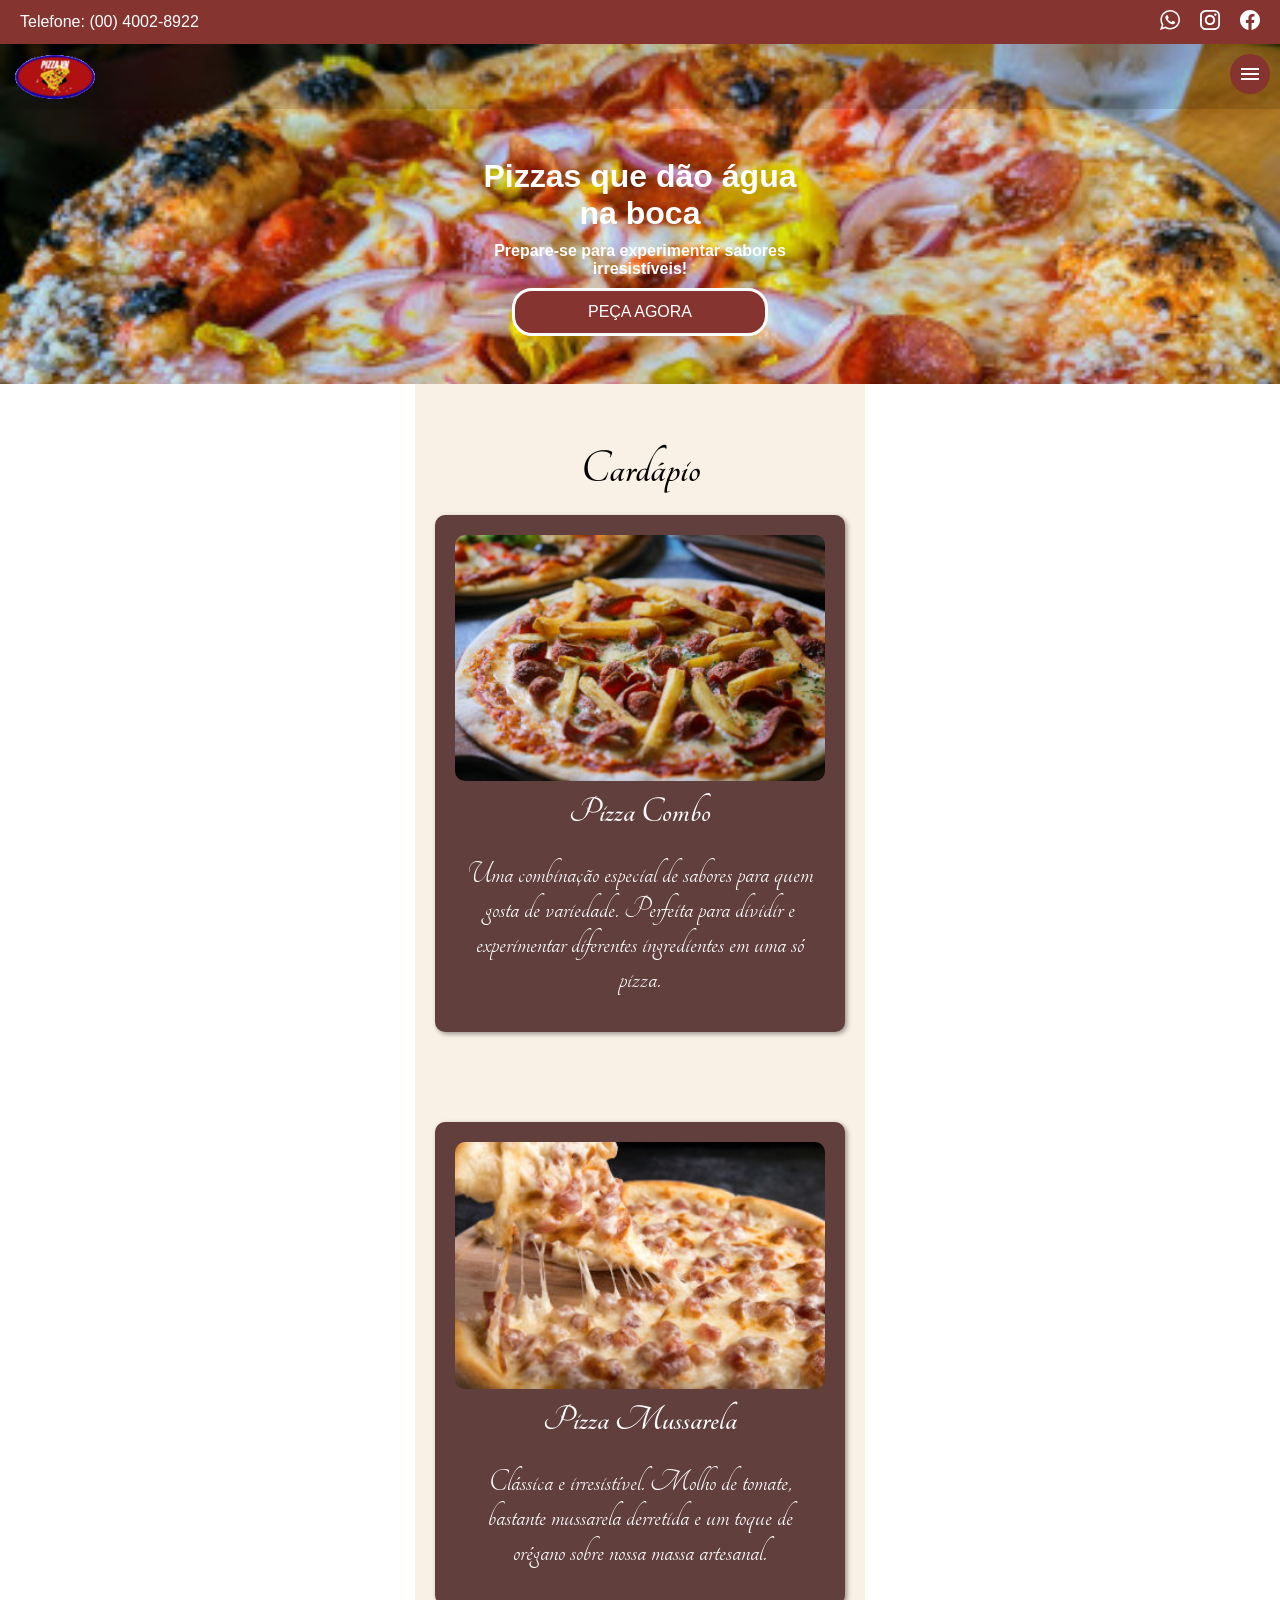
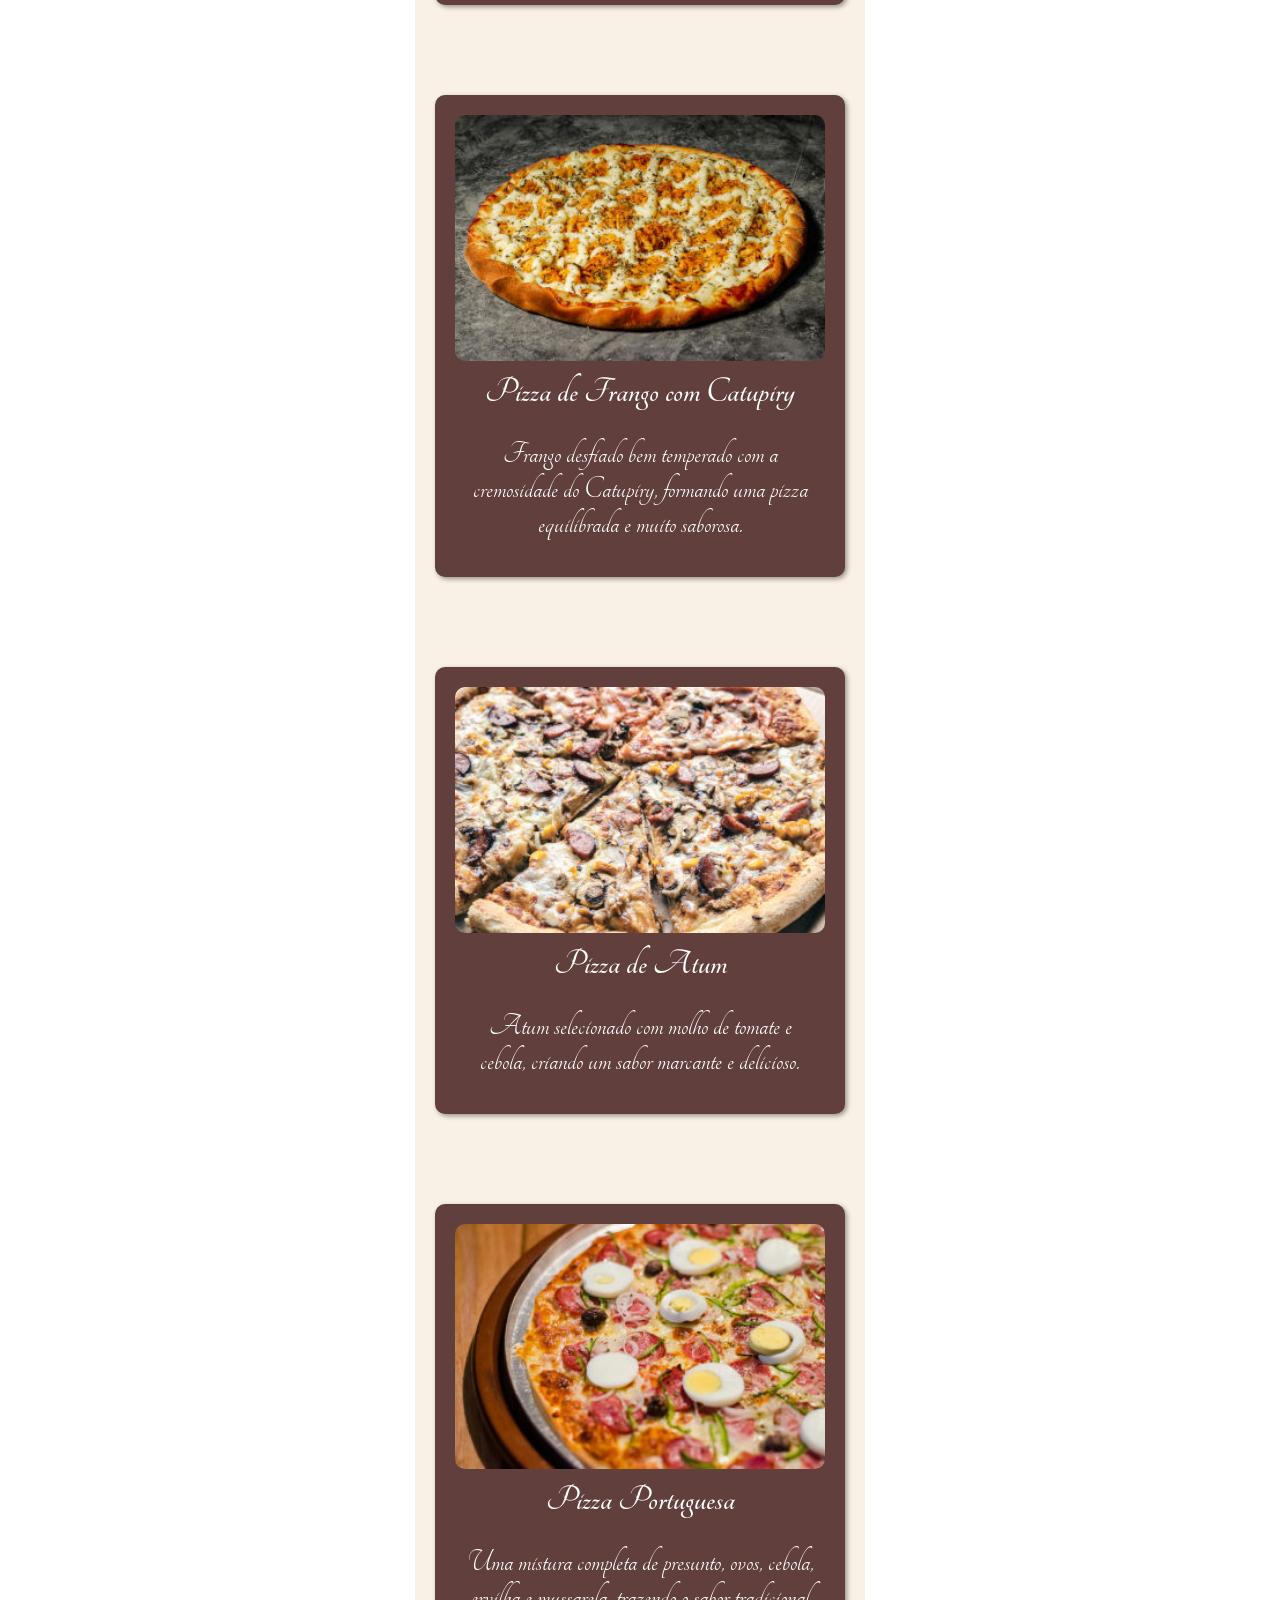
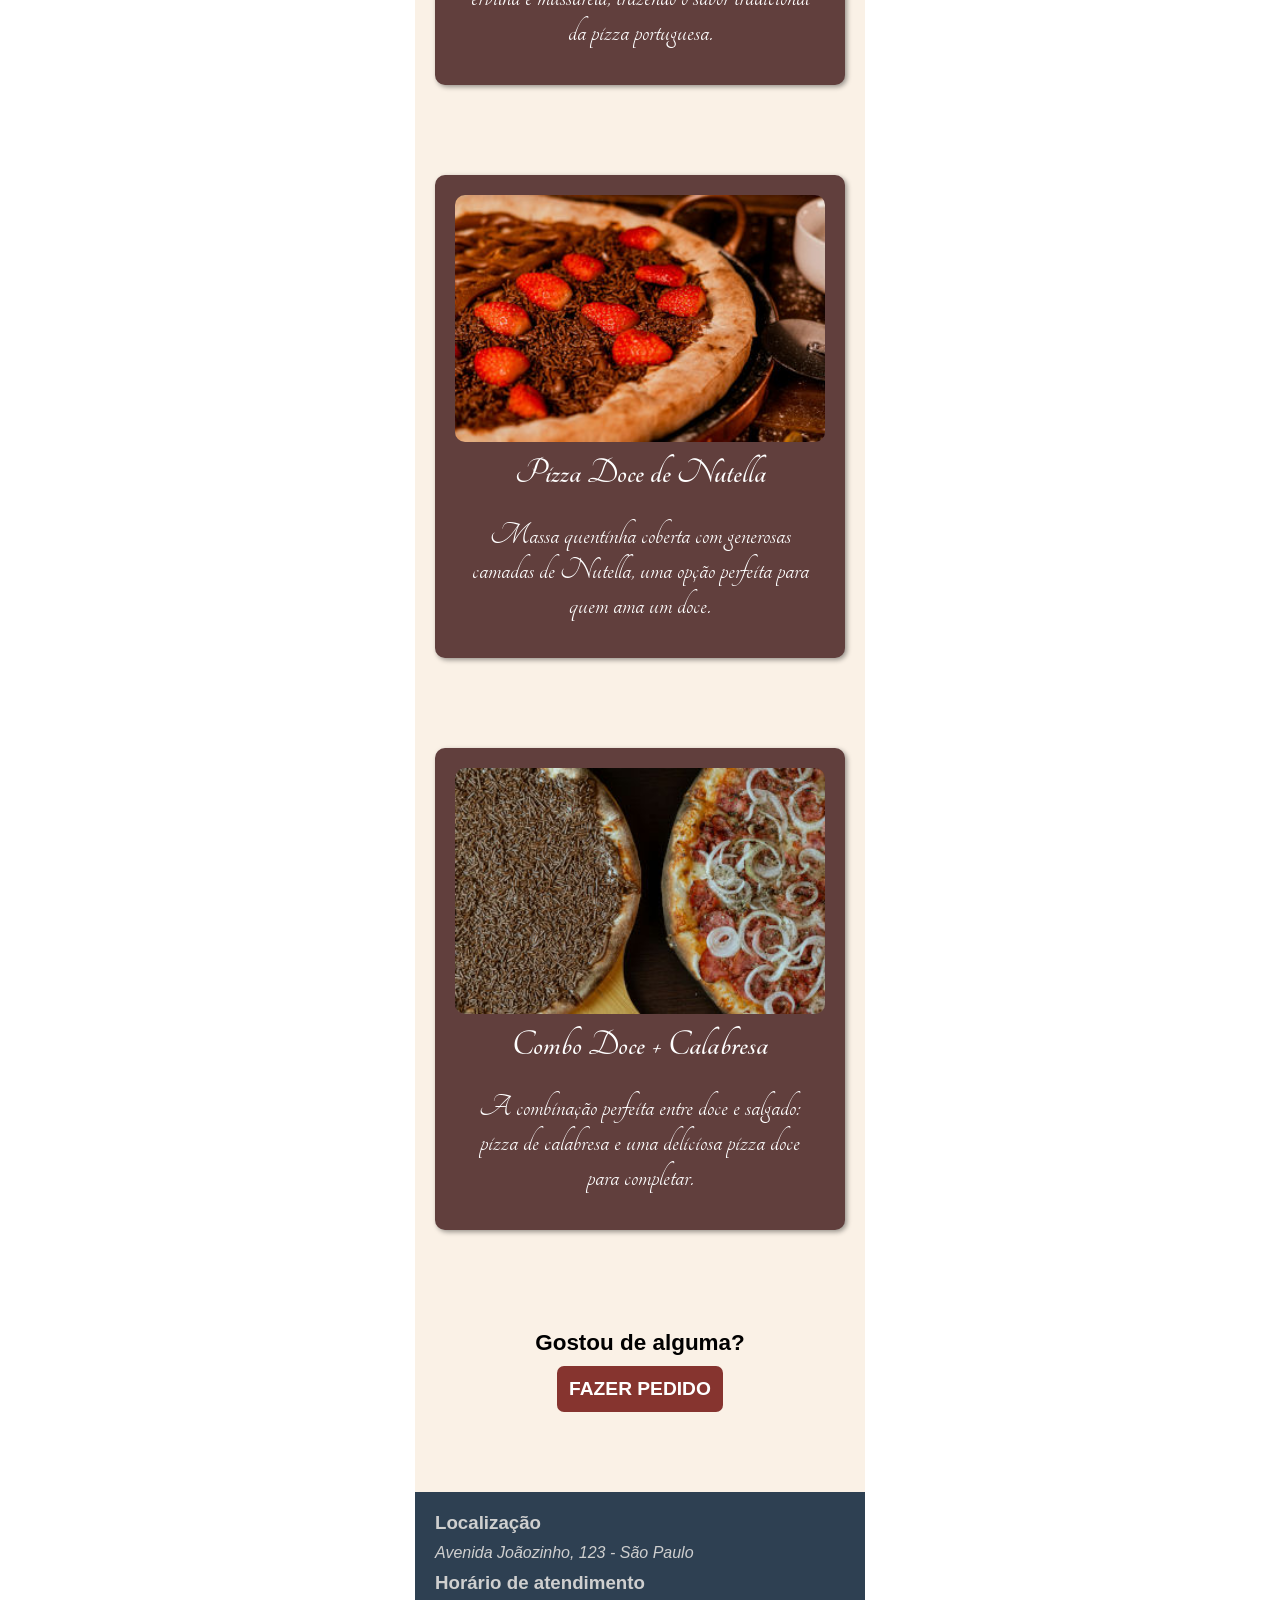
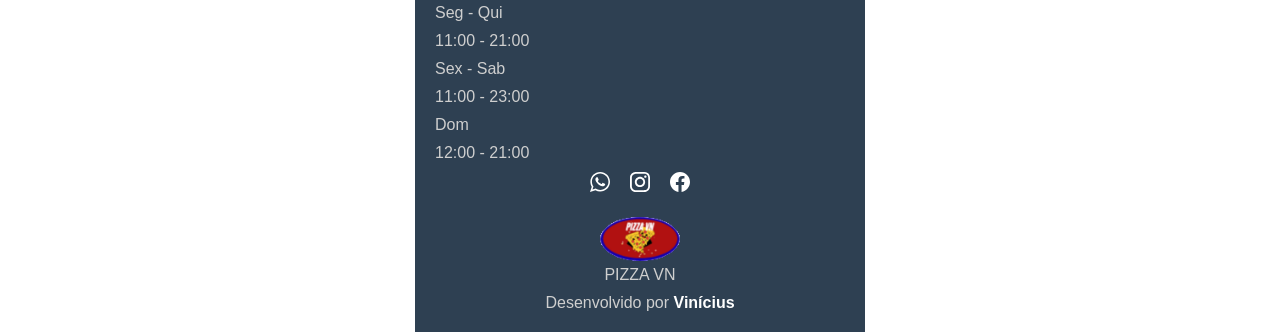
==== cardapio.html @ 57907ef0 "página home finalizada e itens do menu reajustados e interligados" ====
<!DOCTYPE html>
<html lang="pt-br">
<head>
    <meta charset="UTF-8">
    <meta name="viewport" content="width=device-width, initial-scale=1.0">
    <title>Pizza</title>
    <link rel="stylesheet" href="estilo/style.css">
    <link rel="stylesheet" href="https://fonts.googleapis.com/css2?family=Material+Symbols+Outlined" />
</head>
<body>
    <header>
        <div class="cont-initial">
            <div class="tel">
                Telefone: (00) 4002-8922
            </div>
            <nav class="logos">
                <a href="#">
        <svg version="1.1" id="wpp" xmlns="http://www.w3.org/2000/svg" xmlns:xlink="http://www.w3.org/1999/xlink" x="0px" y="0px"
            width="20px" height="20px" viewBox="0 0 90 90" style="enable-background:new 0 0 90 90;" xml:space="preserve">
        <g>
                    <path id="WhatsApp" d="M90,43.841c0,24.213-19.779,43.841-44.182,43.841c-7.747,0-15.025-1.98-21.357-5.455L0,90l7.975-23.522
                        c-4.023-6.606-6.34-14.354-6.34-22.637C1.635,19.628,21.416,0,45.818,0C70.223,0,90,19.628,90,43.841z M45.818,6.982
                        c-20.484,0-37.146,16.535-37.146,36.859c0,8.065,2.629,15.534,7.076,21.61L11.107,79.14l14.275-4.537
                        c5.865,3.851,12.891,6.097,20.437,6.097c20.481,0,37.146-16.533,37.146-36.857S66.301,6.982,45.818,6.982z M68.129,53.938
                        c-0.273-0.447-0.994-0.717-2.076-1.254c-1.084-0.537-6.41-3.138-7.4-3.495c-0.993-0.358-1.717-0.538-2.438,0.537
                        c-0.721,1.076-2.797,3.495-3.43,4.212c-0.632,0.719-1.263,0.809-2.347,0.271c-1.082-0.537-4.571-1.673-8.708-5.333
                        c-3.219-2.848-5.393-6.364-6.025-7.441c-0.631-1.075-0.066-1.656,0.475-2.191c0.488-0.482,1.084-1.255,1.625-1.882
                        c0.543-0.628,0.723-1.075,1.082-1.793c0.363-0.717,0.182-1.344-0.09-1.883c-0.27-0.537-2.438-5.825-3.34-7.977
                        c-0.902-2.15-1.803-1.792-2.436-1.792c-0.631,0-1.354-0.09-2.076-0.09c-0.722,0-1.896,0.269-2.889,1.344
                        c-0.992,1.076-3.789,3.676-3.789,8.963c0,5.288,3.879,10.397,4.422,11.113c0.541,0.716,7.49,11.92,18.5,16.223
                        C58.2,65.771,58.2,64.336,60.186,64.156c1.984-0.179,6.406-2.599,7.312-5.107C68.398,56.537,68.398,54.386,68.129,53.938z"/>
                </g>
                </svg>

                </a>
                <a href="#">
                  <svg enable-background="new 0 0 1024 1024" height="20px" id="insta" version="1.1" viewBox="0 0 1024 1024" width="20px" xml:space="preserve" xmlns="http://www.w3.org/2000/svg" xmlns:xlink="http://www.w3.org/1999/xlink"><g><g>
                        <!-- definições de cores gradientes -->
                <defs>
                    <linearGradient id="instaGradient" x1="0%" y1="100%" x2="100%" y2="0%">
                    <stop offset="0%" stop-color="#feda75"/>
                    <stop offset="25%" stop-color="#fa7e1e"/>
                    <stop offset="50%" stop-color="#d62976"/>
                    <stop offset="75%" stop-color="#962fbf"/>
                    <stop offset="100%" stop-color="#4f5bd5"/>
                    </linearGradient>
                </defs>
                        <path clip-rule="evenodd" d="M512.305,0.122c70.856,0,141.717-0.328,212.571,0.094     c66.662,0.398,129.269,15.6,183.515,56.125c70.84,52.923,107.091,125.214,113.838,212.445c2.376,30.7,1.637,61.667,1.677,92.512     c0.161,119.619,0.072,239.239,0.059,358.86c-0.005,48.856-6.799,96.557-27.473,141.232     c-41.938,90.623-115.091,140.165-211.608,157.334c-20.125,3.579-40.886,4.916-61.359,4.977     c-141.333,0.417-282.669,0.321-424.003,0.174c-73.495-0.075-140.713-19.483-197.994-67.166     c-58.197-48.439-88.907-111.793-98.46-186.071c-1.648-12.811-2.657-25.805-2.669-38.714     C0.261,583.352-0.636,434.771,0.82,286.214c0.796-81.166,27.822-153.13,88.244-209.835     c50.119-47.032,111.04-71.607,178.739-74.012c81.404-2.892,162.991-0.685,244.499-0.685     C512.303,1.161,512.303,0.641,512.305,0.122z M511.505,929.369c68.18,0,136.358,0.274,204.534-0.188     c17.83-0.121,35.919-1.007,53.414-4.171c66.827-12.081,117.634-45.6,144.26-110.67c13.528-33.055,17.946-68.524,18.522-102.876     c2.237-133.271,0.976-266.602,0.819-399.911c-0.018-14.442-0.174-29.045-2.217-43.295     c-9.163-63.988-36.903-116.435-95.792-148.329c-32.869-17.801-68.551-24.522-105.64-24.534     c-142.831-0.042-285.662-0.084-428.492,0.087c-12.908,0.016-25.93,0.73-38.702,2.525     c-72.746,10.214-126.329,46.066-153.145,116.6c-10.822,28.463-14.28,58.288-14.286,88.569     c-0.021,139.403-0.155,278.803,0.183,418.208c0.041,17.055,1.313,34.355,4.366,51.114     c13.543,74.355,55.004,125.461,128.843,146.011c24.606,6.845,50.909,9.868,76.522,10.384     C373.608,930.277,442.565,929.364,511.505,929.369z" fill-rule="evenodd"/><path clip-rule="evenodd" d="M775.903,510.369c-0.064,145.777-119.005,264.347-264.821,263.991     c-145.871-0.353-263.345-118.096-263.43-264.029C247.567,364.56,366.331,245.98,512.255,246.139     C656.921,246.295,775.968,365.605,775.903,510.369z M511.878,679.188c93.007,0.071,169.609-76.475,169.448-169.325     c-0.161-92.206-76.568-168.757-168.818-169.132c-92.873-0.377-169.438,75.935-169.635,169.074     C342.677,603.077,418.542,679.114,511.878,679.188z" fill-rule="evenodd"/><path clip-rule="evenodd" d="M785.693,299.338c-33.019-0.295-59.047-26.717-58.941-59.832     c0.104-33.491,26.785-59.75,60.471-59.52c32.644,0.226,59.246,27.168,59.147,59.904     C846.27,273.09,819.174,299.637,785.693,299.338z" fill-rule="evenodd"/></g></g></svg>
                </a>
                <a href="#">
                   <svg width="20px" height="20px" viewBox="0 0 48 48" fill="none" xmlns="http://www.w3.org/2000/svg" id="facebook">
                    <path d="M48 24C48 10.7438 37.2562 0 24 0C10.7438 0 0 10.7438 0 24C0 35.9813 8.775 45.9094 20.25 47.7094V30.9375H14.1562V24H20.25V18.7125C20.25 12.6984 23.8313 9.375 29.3156 9.375C31.9406 9.375 34.6875 9.84375 34.6875 9.84375V15.75H31.6594C28.6781 15.75 27.75 17.6016 27.75 19.5V24H34.4062L33.3422 30.9375H27.75V47.7094C39.225 45.9094 48 35.9813 48 24Z" fill="black" id="face-fundo" class="fundo"/>
                    <path d="M33.3422 30.9375L34.4062 24H27.75V19.5C27.75 17.6016 28.6781 15.75 31.6594 15.75H34.6875V9.84375C34.6875 9.84375 31.9406 9.375 29.3156 9.375C23.8313 9.375 20.25 12.6984 20.25 18.7125V24H14.1562V30.9375H20.25V47.7094C21.4734 47.9016 22.725 48 24 48C25.275 48 26.5266 47.9016 27.75 47.7094V30.9375H33.3422Z" fill="white" id="face-logo" class="letra"/>
                    </svg>

                </a>
            </nav>
        </div>
        <div class="cont-menu">

            <div class="topo-menu">
                <div class="logo">
                    <img src="imagens/logo-p.png" alt="Logo">
                </div>

                <div class="cont-hamburguer">
                     <button id="icone-menu" class="material-symbols-outlined" onclick="clickMenu()">
                        menu
                     </button>
                </div>
            </div>
            <!-- menu abaixo para ficar centralizado corretamente ao ser ativado -->
             <nav id="itens" class="menu">
                        <ul class="itens-menu">
                            <li>
                                <a href="index.html" onclick="fecharMenu()">Home</a>
                            </li>
                            <li>
                                <a href="cardapio.html#menu-cardapio" onclick="fecharMenu()">Cardápio</a>
                            </li>
                            <li>
                                <!-- talvez eu mude pra outra coisa -->
                                <a href="pedido.html" onclick="fecharMenu()">Faça seu pedido</a>
                            </li>
                            <li>
                                <a href="sobre.html" onclick="fecharMenu()">Sobre nós</a>
                            </li>
                            <li>
                                <a href="contato.html" onclick="fecharMenu()">Contato</a>
                            </li>
                        </ul>
            </nav>
            <div class="cont-titulo">
                
                <h1>Pizzas que dão água na boca</h1>
                <p>
                   Prepare-se para experimentar sabores irresistíveis!
                </p>
                <a href="pedido.html#realizar-pedido" class="btn-header">PEÇA AGORA</a>
            </div>
        </div>
    </header>


    <main class="main">
        <section class="cont-principal">
            <section class="cardapios" id="menu-cardapio">
                <h2 class="titulo-cardapio">Cardápio</h2>
                <div class="cont-pizza" id="pizza-combo">
                    <img src="imagens/pizza-m.jpg" alt="" class="img-config">
                    <h3>Pizza Combo</h3>
                    <p>
                        Uma combinação especial de sabores para quem gosta de variedade. 
                        Perfeita para dividir e experimentar diferentes ingredientes em uma só pizza.
                    </p>
                </div>

                <div class="cont-pizza">
                    <img src="imagens/pizzaqueijo-m.jpg" alt="" class="img-config">
                    <h3>Pizza Mussarela</h3>
                    <p>
                        Clássica e irresistível. Molho de tomate, bastante mussarela derretida 
                        e um toque de orégano sobre nossa massa artesanal.
                    </p>
                </div>

                <div class="cont-pizza">
                    <img src="imagens/pizzafrango-m.jpg" alt="" class="img-config">
                    <h3>Pizza de Frango com Catupiry</h3>
                    <p>
                        Frango desfiado bem temperado com a cremosidade do Catupiry, 
                        formando uma pizza equilibrada e muito saborosa.
                    </p>
                </div>

                <div class="cont-pizza">
                    <img src="imagens/pizza-atum-m.jpg" alt="" id="calabresa-img" class="img-config">
                    <h3>Pizza de Atum</h3>
                    <p>
                        Atum selecionado com molho de tomate e cebola, 
                        criando um sabor marcante e delicioso.
                    </p>
                </div>

                <div class="cont-pizza">
                    <img src="imagens/pizza-portuguesa-m.jpg" alt="" class="img-config" id="portuguesa-img">
                    <h3>Pizza Portuguesa</h3>
                    <p>
                        Uma mistura completa de presunto, ovos, cebola, ervilha e mussarela, 
                        trazendo o sabor tradicional da pizza portuguesa.
                    </p>
                </div>

               <div class="cont-pizza">
                    <img src="imagens/pizza-doce-m.jpg" alt="" class="img-config" id="portuguesa-img">
                    <h3>Pizza Doce de Nutella</h3>
                    <p>
                        Massa quentinha coberta com generosas camadas de Nutella, 
                        uma opção perfeita para quem ama um doce.
                    </p>
                </div>

                <div class="cont-pizza">
                    <img src="imagens/pizza-combo-m.jpg" alt="" class="img-config" id="portuguesa-img">
                    <h3>Combo Doce + Calabresa</h3>
                    <p>
                        A combinação perfeita entre doce e salgado: pizza de calabresa 
                        e uma deliciosa pizza doce para completar.
                    </p>
                </div>
                <div class="cont-pedido">
                    <!--colocar um efeito brilhante/animação em volta do botão -->
                    <h3>Gostou de alguma?</h3>
                    <a href="pedido.html#realizar-pedido" class="btn-pedido">FAZER PEDIDO</a>
                </div>
            </section>
       
        </section>
        </section>    
    </main>

    <div class="cont-footer">
        <footer class="footer">
            <h3>Localização</h3>
            <address>Avenida Joãozinho, 123 - São Paulo</address>
            <h3>Horário de atendimento</h3>
            <p>Seg - Qui</p>
            <p>11:00 - 21:00</p>
            <p>Sex - Sab</p>
            <p>11:00 - 23:00</p>
            <p>Dom</p>
            <p>12:00 - 21:00</p>
       
           <nav class="logos logos-footer">
                    <a href="#">
            <svg version="1.1" id="wpp" xmlns="http://www.w3.org/2000/svg" xmlns:xlink="http://www.w3.org/1999/xlink" x="0px" y="0px"
                width="20px" height="20px" viewBox="0 0 90 90" style="enable-background:new 0 0 90 90;" xml:space="preserve">
            <g>
                        <path id="WhatsApp" d="M90,43.841c0,24.213-19.779,43.841-44.182,43.841c-7.747,0-15.025-1.98-21.357-5.455L0,90l7.975-23.522
                            c-4.023-6.606-6.34-14.354-6.34-22.637C1.635,19.628,21.416,0,45.818,0C70.223,0,90,19.628,90,43.841z M45.818,6.982
                            c-20.484,0-37.146,16.535-37.146,36.859c0,8.065,2.629,15.534,7.076,21.61L11.107,79.14l14.275-4.537
                            c5.865,3.851,12.891,6.097,20.437,6.097c20.481,0,37.146-16.533,37.146-36.857S66.301,6.982,45.818,6.982z M68.129,53.938
                            c-0.273-0.447-0.994-0.717-2.076-1.254c-1.084-0.537-6.41-3.138-7.4-3.495c-0.993-0.358-1.717-0.538-2.438,0.537
                            c-0.721,1.076-2.797,3.495-3.43,4.212c-0.632,0.719-1.263,0.809-2.347,0.271c-1.082-0.537-4.571-1.673-8.708-5.333
                            c-3.219-2.848-5.393-6.364-6.025-7.441c-0.631-1.075-0.066-1.656,0.475-2.191c0.488-0.482,1.084-1.255,1.625-1.882
                            c0.543-0.628,0.723-1.075,1.082-1.793c0.363-0.717,0.182-1.344-0.09-1.883c-0.27-0.537-2.438-5.825-3.34-7.977
                            c-0.902-2.15-1.803-1.792-2.436-1.792c-0.631,0-1.354-0.09-2.076-0.09c-0.722,0-1.896,0.269-2.889,1.344
                            c-0.992,1.076-3.789,3.676-3.789,8.963c0,5.288,3.879,10.397,4.422,11.113c0.541,0.716,7.49,11.92,18.5,16.223
                            C58.2,65.771,58.2,64.336,60.186,64.156c1.984-0.179,6.406-2.599,7.312-5.107C68.398,56.537,68.398,54.386,68.129,53.938z"/>
                    </g>
                    </svg>
                    </a>
                    <a href="#">
                      <svg enable-background="new 0 0 1024 1024" height="20px" id="insta" version="1.1" viewBox="0 0 1024 1024" width="20px" xml:space="preserve" xmlns="http://www.w3.org/2000/svg" xmlns:xlink="http://www.w3.org/1999/xlink"><g><g>
                            <!-- definições de cores gradientes -->
                    <defs>
                        <linearGradient id="instaGradient" x1="0%" y1="100%" x2="100%" y2="0%">
                        <stop offset="0%" stop-color="#feda75"/>
                        <stop offset="25%" stop-color="#fa7e1e"/>
                        <stop offset="50%" stop-color="#d62976"/>
                        <stop offset="75%" stop-color="#962fbf"/>
                        <stop offset="100%" stop-color="#4f5bd5"/>
                        </linearGradient>
                    </defs>
                            <path clip-rule="evenodd" d="M512.305,0.122c70.856,0,141.717-0.328,212.571,0.094     c66.662,0.398,129.269,15.6,183.515,56.125c70.84,52.923,107.091,125.214,113.838,212.445c2.376,30.7,1.637,61.667,1.677,92.512     c0.161,119.619,0.072,239.239,0.059,358.86c-0.005,48.856-6.799,96.557-27.473,141.232     c-41.938,90.623-115.091,140.165-211.608,157.334c-20.125,3.579-40.886,4.916-61.359,4.977     c-141.333,0.417-282.669,0.321-424.003,0.174c-73.495-0.075-140.713-19.483-197.994-67.166     c-58.197-48.439-88.907-111.793-98.46-186.071c-1.648-12.811-2.657-25.805-2.669-38.714     C0.261,583.352-0.636,434.771,0.82,286.214c0.796-81.166,27.822-153.13,88.244-209.835     c50.119-47.032,111.04-71.607,178.739-74.012c81.404-2.892,162.991-0.685,244.499-0.685     C512.303,1.161,512.303,0.641,512.305,0.122z M511.505,929.369c68.18,0,136.358,0.274,204.534-0.188     c17.83-0.121,35.919-1.007,53.414-4.171c66.827-12.081,117.634-45.6,144.26-110.67c13.528-33.055,17.946-68.524,18.522-102.876     c2.237-133.271,0.976-266.602,0.819-399.911c-0.018-14.442-0.174-29.045-2.217-43.295     c-9.163-63.988-36.903-116.435-95.792-148.329c-32.869-17.801-68.551-24.522-105.64-24.534     c-142.831-0.042-285.662-0.084-428.492,0.087c-12.908,0.016-25.93,0.73-38.702,2.525     c-72.746,10.214-126.329,46.066-153.145,116.6c-10.822,28.463-14.28,58.288-14.286,88.569     c-0.021,139.403-0.155,278.803,0.183,418.208c0.041,17.055,1.313,34.355,4.366,51.114     c13.543,74.355,55.004,125.461,128.843,146.011c24.606,6.845,50.909,9.868,76.522,10.384     C373.608,930.277,442.565,929.364,511.505,929.369z" fill-rule="evenodd"/><path clip-rule="evenodd" d="M775.903,510.369c-0.064,145.777-119.005,264.347-264.821,263.991     c-145.871-0.353-263.345-118.096-263.43-264.029C247.567,364.56,366.331,245.98,512.255,246.139     C656.921,246.295,775.968,365.605,775.903,510.369z M511.878,679.188c93.007,0.071,169.609-76.475,169.448-169.325     c-0.161-92.206-76.568-168.757-168.818-169.132c-92.873-0.377-169.438,75.935-169.635,169.074     C342.677,603.077,418.542,679.114,511.878,679.188z" fill-rule="evenodd"/><path clip-rule="evenodd" d="M785.693,299.338c-33.019-0.295-59.047-26.717-58.941-59.832     c0.104-33.491,26.785-59.75,60.471-59.52c32.644,0.226,59.246,27.168,59.147,59.904     C846.27,273.09,819.174,299.637,785.693,299.338z" fill-rule="evenodd"/></g></g></svg>
                    </a>
                    <a href="#">
                       <svg width="20px" height="20px" viewBox="0 0 48 48" fill="none" xmlns="http://www.w3.org/2000/svg" id="facebook">
                        <path d="M48 24C48 10.7438 37.2562 0 24 0C10.7438 0 0 10.7438 0 24C0 35.9813 8.775 45.9094 20.25 47.7094V30.9375H14.1562V24H20.25V18.7125C20.25 12.6984 23.8313 9.375 29.3156 9.375C31.9406 9.375 34.6875 9.84375 34.6875 9.84375V15.75H31.6594C28.6781 15.75 27.75 17.6016 27.75 19.5V24H34.4062L33.3422 30.9375H27.75V47.7094C39.225 45.9094 48 35.9813 48 24Z" fill="black" id="face-fundo" class="fundo"/>
                        <path d="M33.3422 30.9375L34.4062 24H27.75V19.5C27.75 17.6016 28.6781 15.75 31.6594 15.75H34.6875V9.84375C34.6875 9.84375 31.9406 9.375 29.3156 9.375C23.8313 9.375 20.25 12.6984 20.25 18.7125V24H14.1562V30.9375H20.25V47.7094C21.4734 47.9016 22.725 48 24 48C25.275 48 26.5266 47.9016 27.75 47.7094V30.9375H33.3422Z" fill="white" id="face-logo" class="letra"/>
                        </svg>
                    </a>
                </nav>
                <div class="cont-final-footer">
                    <div class="logo logo-footer">
                        <img src="imagens/logo-p.png" alt="">
                    </div>
                    <p>
                        PIZZA VN
                    </p>
                    <p>
                        Desenvolvido por <a href="https://github.com/ViniCavalAraujo" class="link-vini" target="_blank" rel="external">Vinícius</a>
                    </p>
                </div>
            </footer>
    </div>
    <script>
        function clickMenu() {
            const menu = document.getElementById("itens")
            const icone = document.getElementById("icone-menu")

            menu.classList.toggle("ativo")

            if(menu.classList.contains("ativo")){
                icone.textContent = "close"
            } else {
                icone.textContent = "menu"
            }
        }

        function fecharMenu() {
            const menu = document.getElementById("itens")
            const icone = document.getElementById("icone-menu")

            menu.classList.remove("ativo")
            icone.textContent = "menu"
        }
    </script>
</body>
</html>
---- estilo/style.css ----
@charset "UTF-8";


/* amanhã decidir entre a font tangerine ou parisienne, achei as duas muito boas */

@import url('https://fonts.googleapis.com/css2?family=Tangerine:wght@400;700&display=swap');
@import url('https://fonts.googleapis.com/css2?family=Parisienne&family=Tangerine:wght@400;700&display=swap');


@font-face {
    font-family: "florilane";
    src: url(../fontes/Florilane\ Cardillac.ttf);
    font-weight: bold;
}


* {
    padding: 0;
    margin: 0;
    box-sizing: border-box;
}


:root {
    --color01: #86342F;
    --color02: #E9AFA3;
    --color03: #5D3230;
    --color-cont: #613F3D;
    --color-footer: #2E4052;
}

/* talvez eu aumente o max-width dos containers para 550px pensar depois */


html {
    /* permite rolamento suave ao descer a página */
    scroll-behavior: smooth;
}

body {
    font-family: Arial, Helvetica, sans-serif;
}


.cont-initial {
    padding: 10px 20px 10px 20px;
    background-color: var(--color01);
    display: flex;
    flex-flow: row nowrap;
    justify-content: space-between;
    align-items: center;
}

.tel {
    text-align: left;
    color: white;
}

.logos {
    display: flex;
    flex-flow: row nowrap;
    gap: 20px;
}

#wpp {
    fill: white;
    transition: 0.3s;
}

#wpp:hover {
    fill: rgb(6, 172, 6);
}

#insta {
    fill: white;
    transition: 0.3s;
}


#insta:hover {
    fill: url(#instaGradient);
}

#facebook {
  cursor: pointer;
}


#facebook .fundo {
  fill: white;
  transition: 0.3s;
}

#facebook .letra {
  fill: transparent;
  transition: 0.3s;
}

/* hover no SVG inteiro */
#facebook:hover .fundo {
  fill: #1877F2;
}



.cont-menu {
   height: 340px;
   display: flex;
   flex-flow: column nowrap;  
   background: url(../imagens/pizza.jpg);
   background-attachment: fixed;
   background-repeat: no-repeat;
   background-size: cover;
   background-position: center bottom;
   position: relative;
}

.cont-menu.cont-sobre {
    background: none;
    background-color: var(--color03);
}

.cont-menu::after:not(.cont-sobre) {
    content: "";
    position: absolute;
    inset: 0;
    background-color: rgba(0, 0, 0, 0.192);
    pointer-events: none;
}



.topo-menu {
    display: flex;
    flex-flow: row wrap;
    justify-content: space-between;
    height: 65px;
    background-color: rgba(0, 0, 0, 0.126);
    position: relative;
    top: 0;
    width: 100%;
}

.topo-sobre {
    background-color: var(--color03);
}


.logo img{
   width: 110px;
   z-index: 10;
} 

.cont-hamburguer {
    padding: 10px;
    display: flex;
    flex-flow: column nowrap;
    align-items: center;

}


#icone-menu {
    padding: 8px;
    background-color: #86342F;
    cursor: pointer;
    border-radius: 50%;
    color: white;
    z-index: 10;
    border: none;
}


.menu {
    position: absolute;
    top: 65px;
    left: 0;
    width: 100%;
    background-color: white;
    display: flex;
    flex-flow: column nowrap;
    align-items: center;
    justify-content: center;
    /* fase inicial do menu */
    max-height: 0; /* altura máxima de 0 */
    overflow: hidden; /* esconde o menu */
    transition: max-height 0.4s ease; /* transição suave para quando o menu for aberto */
    z-index: 10; /* menu fica numa camada maior */
}

.itens-menu{
    width: 100%;
}

.itens-menu a {
    /* aumenta a área clicável, para facilitar o uso em mobile */
    width: 100%;
    height: 100%;
    display: flex;
    justify-content: center;
    align-items: center;
    -webkit-tap-highlight-color: transparent; /* permite retirar aquele "quadradinho" azul do clique */
}

/* mostra o foco visível quando o usuário navega por teclado, importante para acessibilidade */
.itens-menu a:focus-visible {
    outline: 2px solid var(--color01);
}


.menu.ativo {
    /* quando o menu abre cresce até 300px */
    max-height: 300px;
}

.menu ul {
    display: flex;
    flex-flow: column nowrap;
    align-items: center;
    justify-content: center;
}

.menu li {
    display: flex;
    align-items: center;
    justify-content: center;
    width: 100%;
    height: 55px;
    text-align: center;
    list-style-type: none;
    padding: 4px;
    outline: 1px solid rgba(0, 0, 0, 0.071);

}

.menu a {
    text-decoration: none;
    color: black;
    font-weight: bold;
}

.menu a:hover {
    color: red;
}

.cont-titulo {
    text-align: center;
    z-index: 1;
    max-width: 320px;
    margin: auto;
    display: flex;
    flex-direction: column;
    align-items: center; 
    gap: 10px;
}


.cont-titulo h1, .cont-titulo p {
    color: white;
    font-weight: bold;
}



.titulo-sobre {
    padding: 20px;
    margin-top: 10px;
    color: white;
    text-align: center;
    font-family: "Tangerine", Arial, Helvetica, sans-serif;
    font-size: 2em;
}



.btn-header {
    position: relative;
    overflow: hidden;
    background-color: var(--color01);
    border: 3px solid white;
    padding: 12px;
    border-radius: 20px;
    color: white;
    width: 80%;
    text-decoration: none;
}

.btn-header::before {
    content: "";
    position: absolute;
    top: 0;
    left: -100%;
    width: 20%;
    height: 100%;
    background: linear-gradient(120deg, transparent,rgba(255,255,255,0.6),transparent);
    animation: brilho 1s linear infinite;
    transform: skewX(-25deg);
}

.btn-header:focus {
    background-color: var(--color02);
    color: white;
}


.cont-home {
    max-width: 450px;
    margin: auto;
    background-color: var(--color-cont);
    color: white;
}

.cont-home p {
    color: white;
    line-height: 1.7em;
}


.cont-principal {
    max-width: 450px;
    margin: auto;
    background-color: rgb(250, 241, 230);
    padding: 20px;
}

.cont-principal p {
    color: #757575;
    padding: 10px;
    margin: 5px 0px;
}

.cont-inicio {
    padding: 20px;
    text-align: center;
}

.principal-sobre {
    padding: 30px;
    line-height: 2em;
}

.sobre {
    padding: 20px;
}

.titulo-home {
    text-align: center;
    padding: 10px;
}

.acesso-sobrenos {
    text-align: center;
    padding: 30px;
}

.acesso-sobrenos a {
    text-decoration: none;
    color: white;
    padding: 10px;
    font-weight: bold;
}

.acesso-cardapio {
    padding: 30px 30px 40px 30px;
    text-align: center;
}

.acesso-cardapio a {
    text-decoration: none;
    color: white;
    font-weight: bold;
}

.img-home {
    width: 100%;
    height: 400px;
    margin-bottom: -4px;
    object-fit: cover;
}



.tradicao-titulo {
    font-family: "Tangerine", Arial, Helvetica, sans-serif;
    font-size: 3em;
    text-align: center;
    padding: 5px;
    margin: 10px 0px;
}

.titulo-cardapio {
    text-align: center;
    padding: 20px;
}

.titulo-tradicao {
    text-align: center;
    font-family: "Tangerine", Arial, Helvetica, sans-serif;
    font-size: 3em;
    padding-top: 10px;
    margin-top: 10px;
}

.cardapios {
    font-family: "Tangerine", Arial, Helvetica, sans-serif;
    font-size: 2em;
}

.cardapios > h2 {
    margin-top: 20px;
    padding-top: 20px;
}

.cont-pizza {
    background-color: var(--color-cont);
    color: white;
    padding: 20px;
    display: flex;
    flex-flow: column nowrap;
    align-items: center;
    border-radius: 10px;
    box-shadow: 2px 2px 5px rgba(0, 0, 0, 0.40);
    text-align: center;
}

.cont-pizza p {
    color: white;
}

/* margin acima e abaixo dos cards, exceto no primeiro card */
.cont-pizza:not(#pizza-combo) {
    margin-top: 10vh;
    margin-bottom: 10vh;
}

.img-config {
    border-radius: 10px;
    width: 100%;
  
}


.cont-pizza h3, .cont-pizza p {
    padding: 10px;
}


.cont-pedido {
    margin: -10px 0px 40px 0px;
    padding: 20px;
    display: flex;
    flex-direction: column;
    align-items: center;
    gap: 10px;
    font-family: Arial, Helvetica, sans-serif;
    font-size: 0.6em;
}

.btn-pedido{
  padding: 12px;
  background: var(--color01);
  color: white;
  border: none;
  border-radius: 7px;
  cursor: pointer;
  text-decoration: none;
  font-weight: bolder;
}


.form-pedido {
    padding: 10px;
    display: flex;
    flex-direction: column;
    align-items: center;
    gap: 20px;
    background-color: var(--color02);
  
}

.pizza-combo, .pizza-mussarela, .pizza-frango, .pizza-atum, .pizza-portugesa, .pizza-nutella, .combo-doce {
    display: flex;
    gap: 10px;
}

.nome-pedido input, .tel-pedido input {
    padding: 4px;
}

.nome-pedido label, .tel-pedido label {
    display: none;
}

.cont-contato {
    padding: 20px;
}

.cont-telefones {
    display: flex;
    flex-direction: column;
    gap: 10px;
}

.tel-contato {
    display: flex;
    flex-direction: column;
    align-items: center;
    justify-content: center;
    gap: 10px;
}

.tel-contato a {
    text-decoration: none;
    padding: 12px 10px 12px 10px;
    color: white;
    background-color: var(--color-footer);
    border-radius: 20px;
    margin: auto auto 10px auto;
    text-align: center;
    width: 150px;
}


.wpp-contato {
    display: flex;
    align-items: center;
    justify-content: center;
    gap: 5px;
    padding: 10px;
    background-color: rgb(6, 172, 6);
    width: 150px;
    margin: auto;
    border-radius: 20px;
    color: white;
    cursor: pointer;
}

.wpp-contato a {
    text-decoration: none;
    color: white;
}



.email-contato {
    padding: 14px 10px 14px 10px;
    margin: 12px 0px;
    display: flex;
    flex-direction: column;
    gap: 4px;
    align-items: center;
    justify-content: center;
}

.email-contato a {
    text-decoration: none;
    color: black;
}

.endereco {
    padding: 10px;
    margin-top: 5px;
    display: flex;
    flex-direction: column;
    gap: 4px;
    align-items: center;
    justify-content: center;
}

.atendimento {
    padding: 20px;
    display: flex;
    flex-direction: column;
    align-items: center;
}

.atendimento p {
    color: black;
}

#fale-conosco {
    text-align: center;
    padding: 5px;
    margin-top: 20px;
}

#form {
    display: flex;
    flex-flow: column wrap;
    align-items: center;
    gap: 10px;
}

#cont-info {
    display: flex;
    flex-flow: column wrap;
    gap: 10px;
}

#cont-nome label, #cont-email label, #cont-tel label, #cont-info label, #cont-mensagem label {
    display: none;
}

#formulario div {
    display: flex;
}


.config-label {
    display: none;
}

.config-input {
    flex: 1 1 150px;
    padding: 10px;
}

#formulario {
    display: flex;
    flex-direction: column;
    gap: 10px;
}

.cont-info {
    padding: 10px;
}


.btn-form {
    padding: 10px;
    color: white;
    background-color: var(--color01);
    font-weight: bold;
    border: none;
}

.btn-form:hover {
    background-color: var(--color02);
}

.final-pedido {
    padding: 10px;
    color: white;
    background-color: var(--color01);
    font-weight: bold;
    border: none;
}

.final-pedido:focus {
    background-color: var(--color-cont);
}

.text-msg {
    text-indent: 8px;
    padding: 5px;
}

.cont-footer {
    background-color: var(--color-footer);
    max-width: 450px;
    margin: auto;
}

.footer {
    padding: 20px;
    display: flex;
    flex-direction: column;
    gap: 10px;
    max-width: 450px;
    margin: auto;
    color: rgb(207, 207, 207);
}


.cont-final-footer {
    display: flex;
    flex-direction: column;
    align-items: center;
    gap: 10px;
}


.logos.logos-footer {
    justify-content: center;
}

.logo.logo-footer {
    display: block;
    margin: auto;
    height: 50px;
}

.link-vini {
    text-decoration: none;
    font-weight: bold;
    color: white;
}


/* animação contínua do botão "peça agora" do header */
@keyframes brilho {
  0%{
    left: -100%;
  }
  100%{
    left: 100%;
  }
}
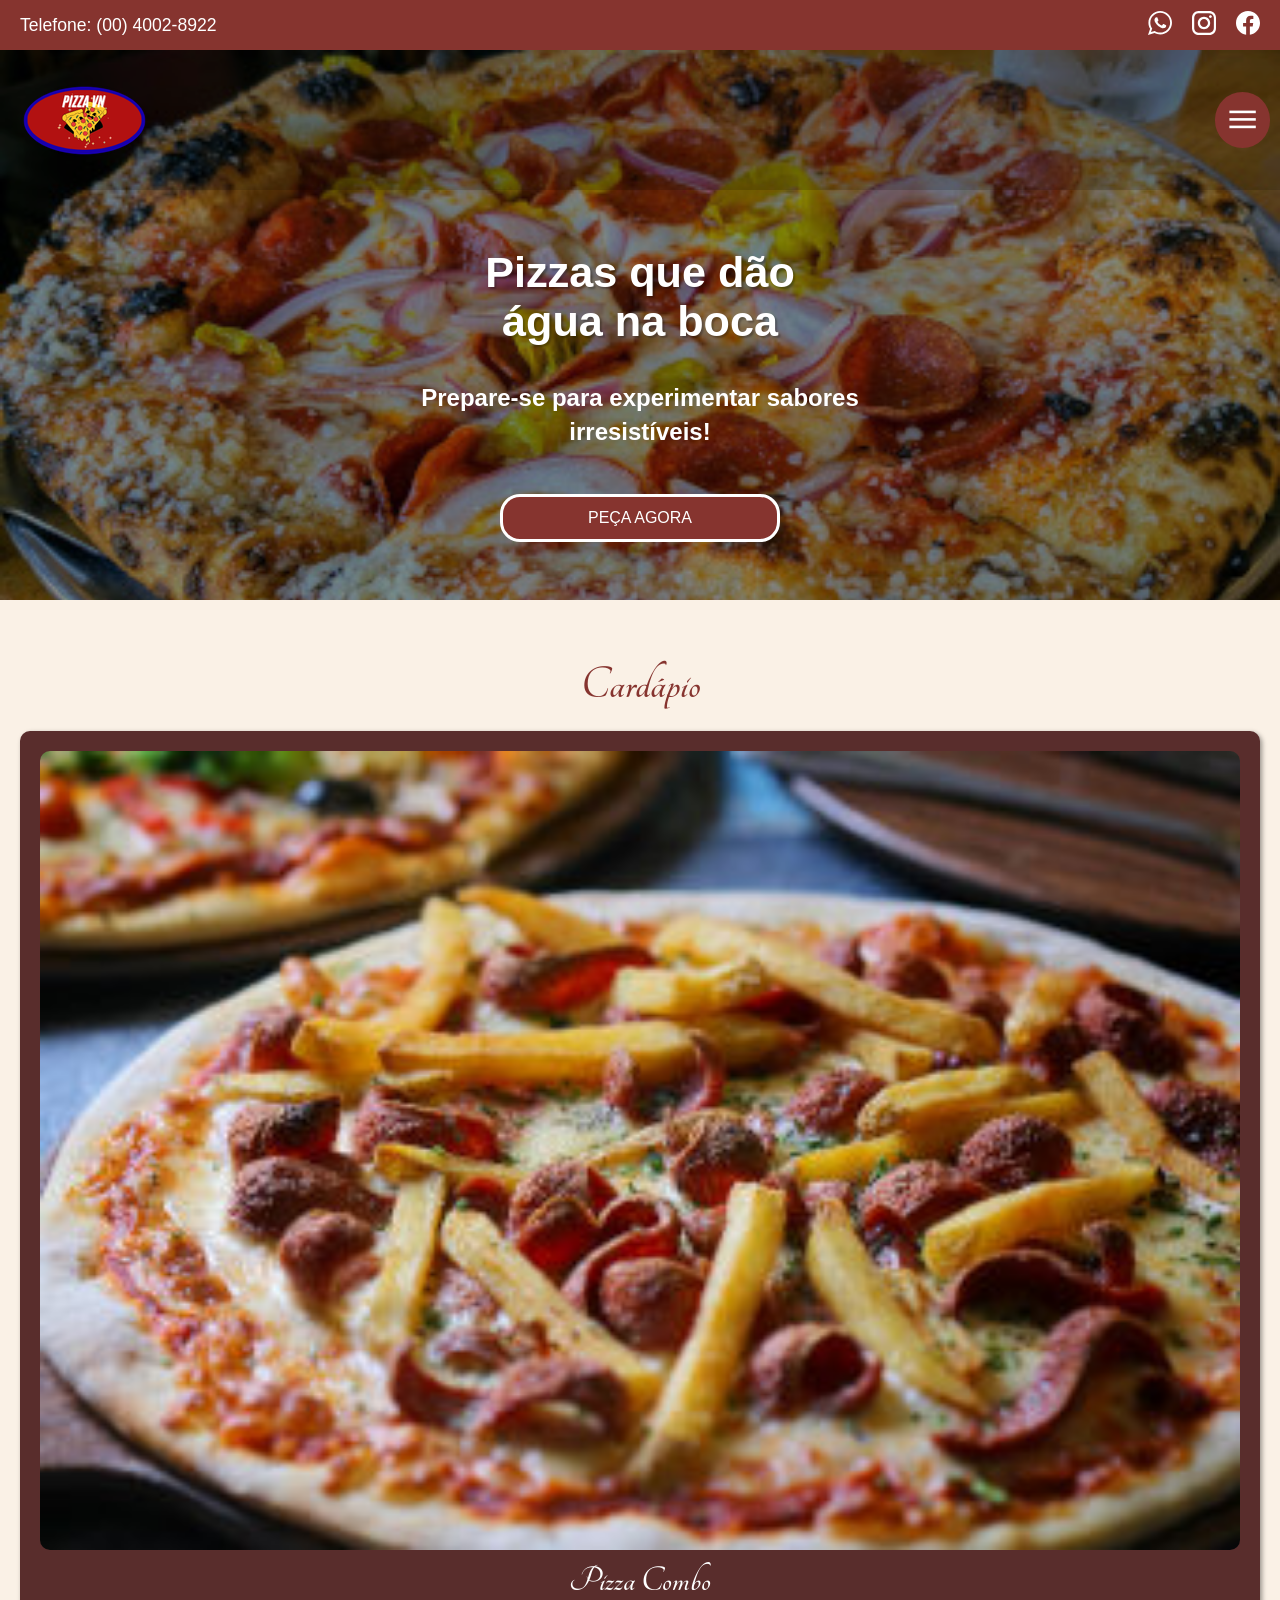
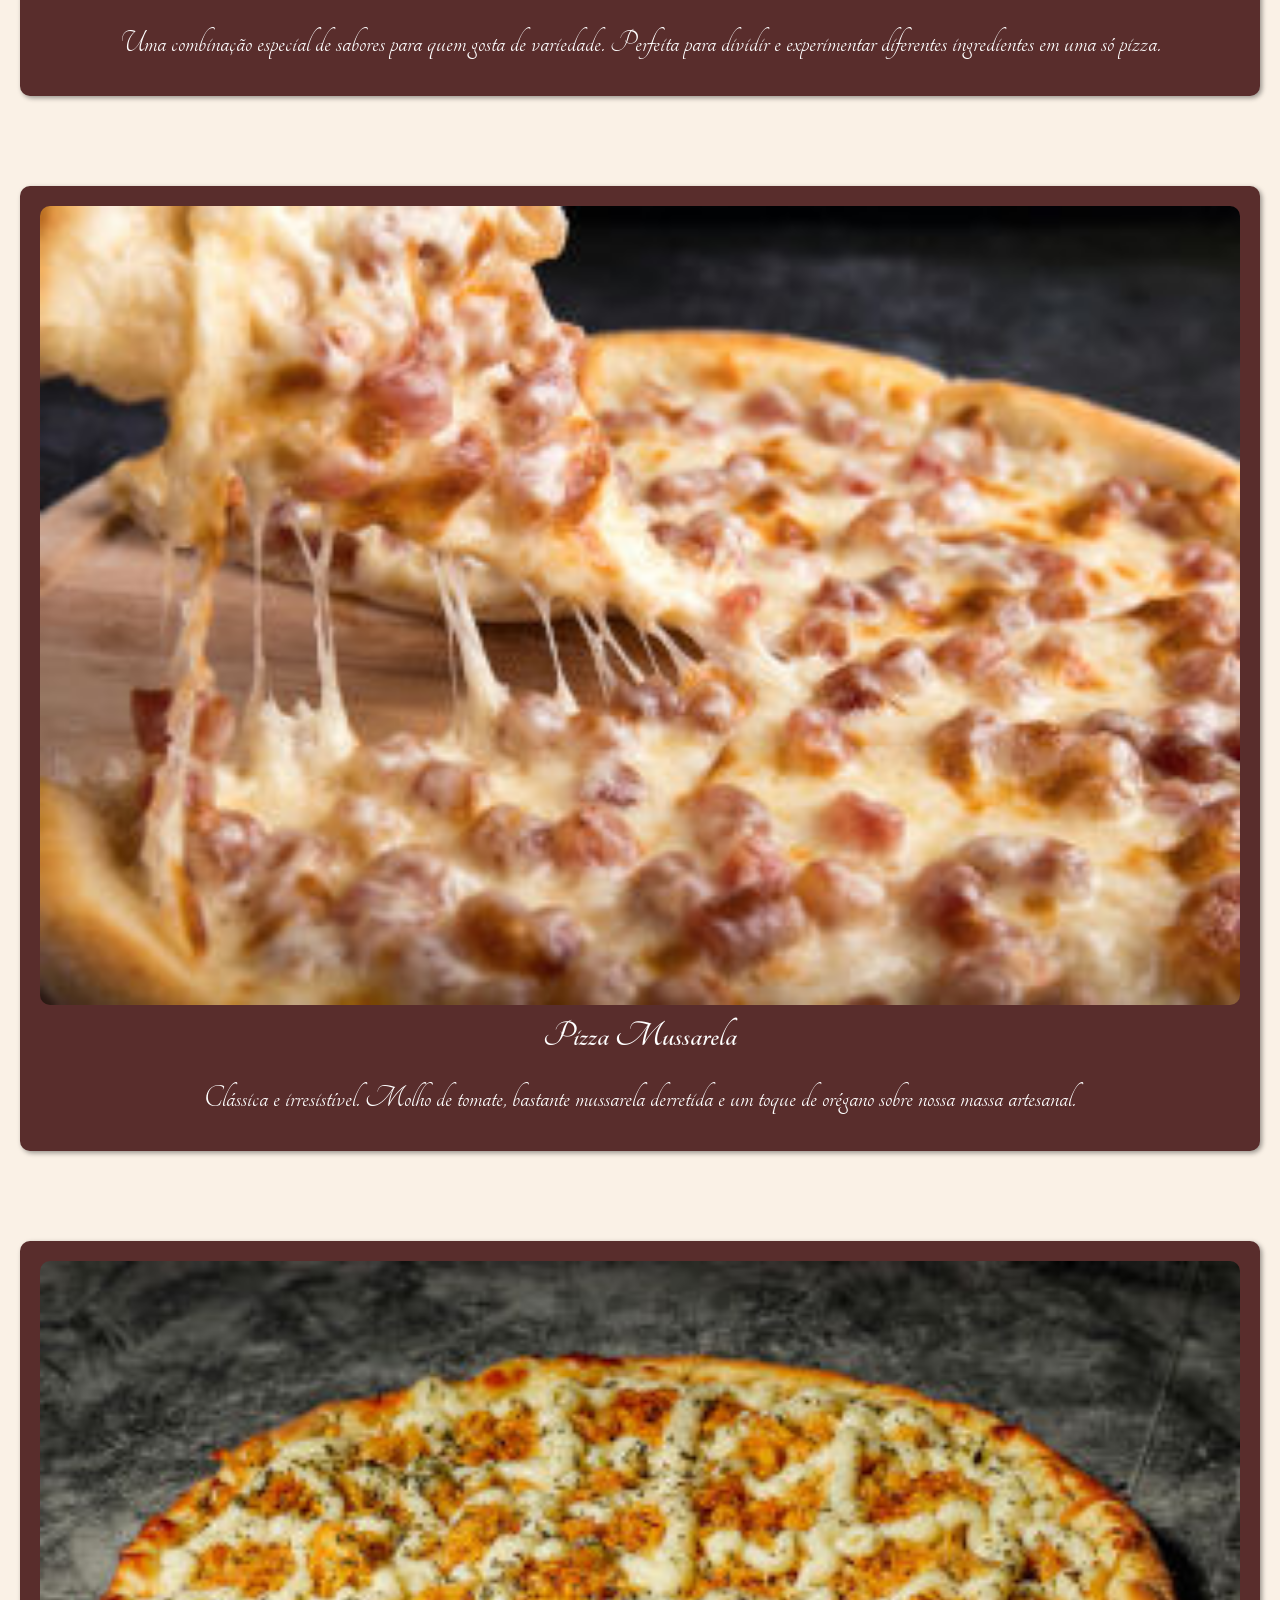
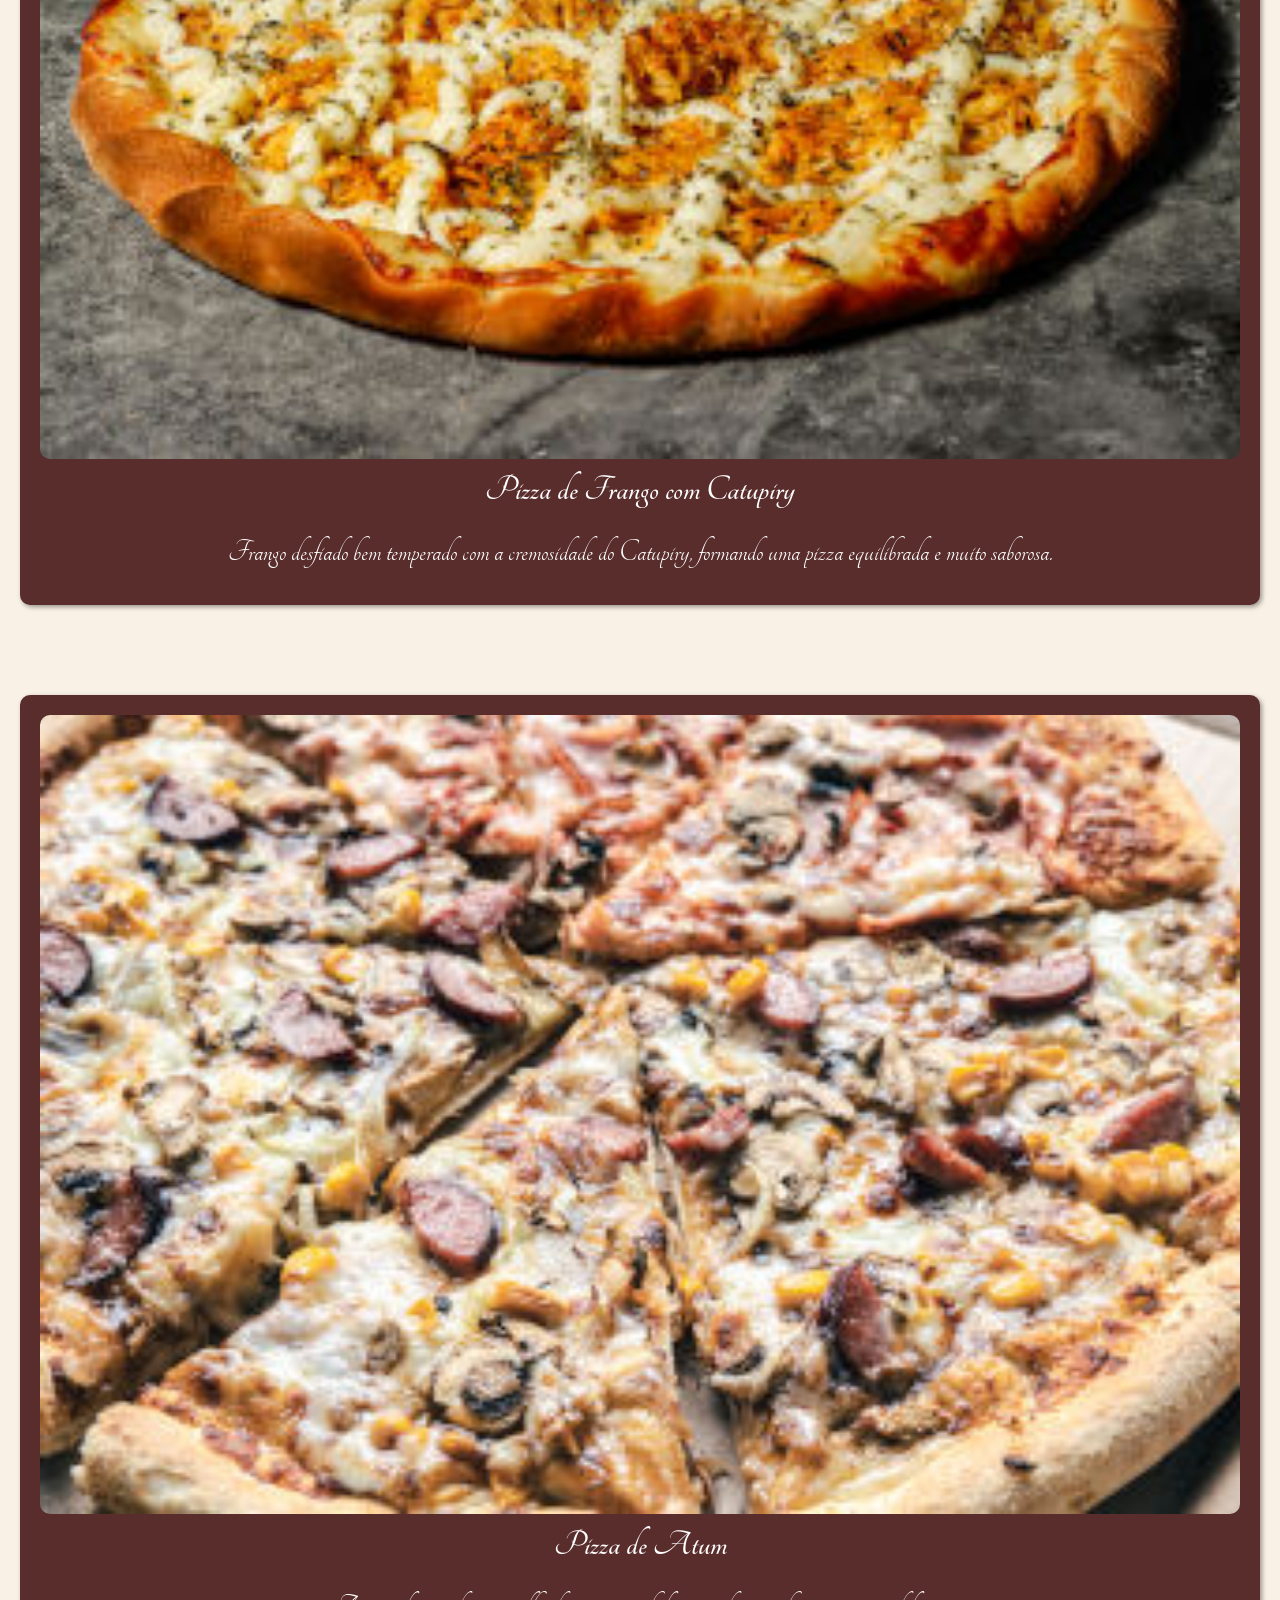
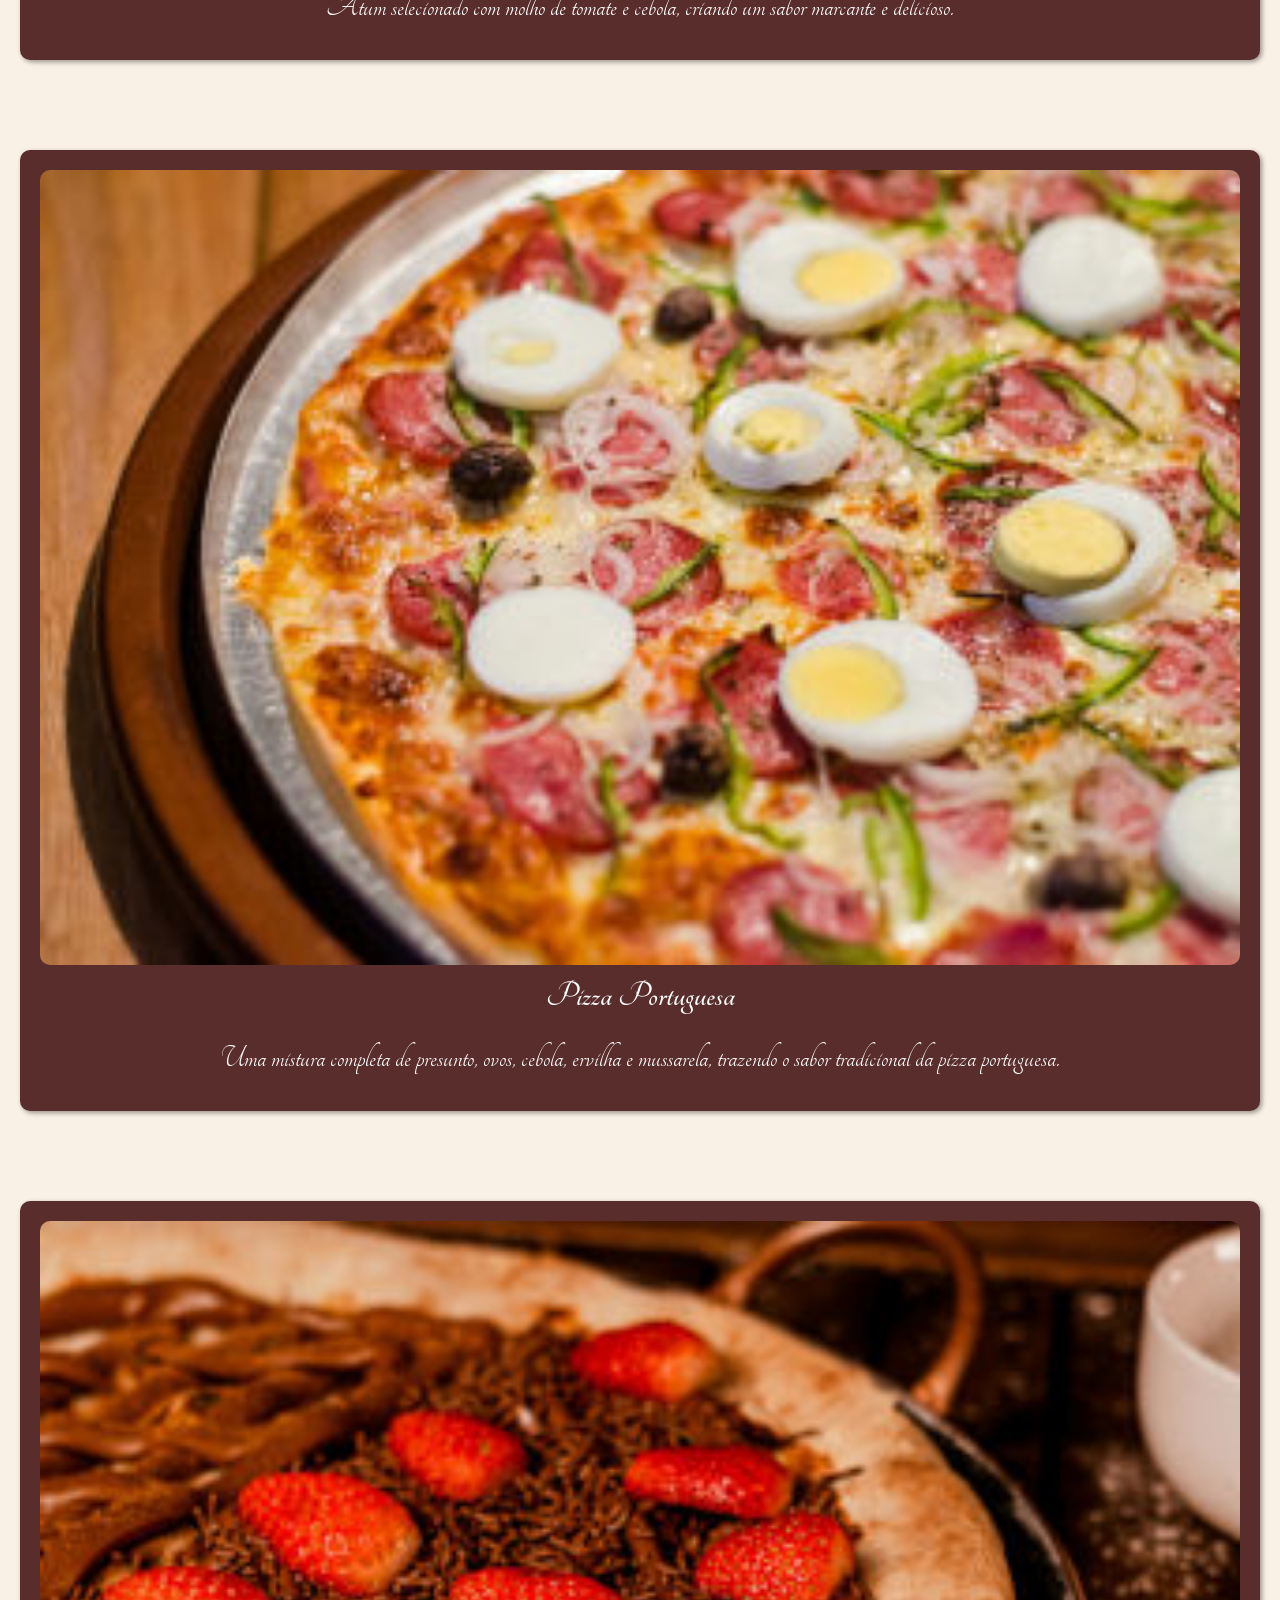
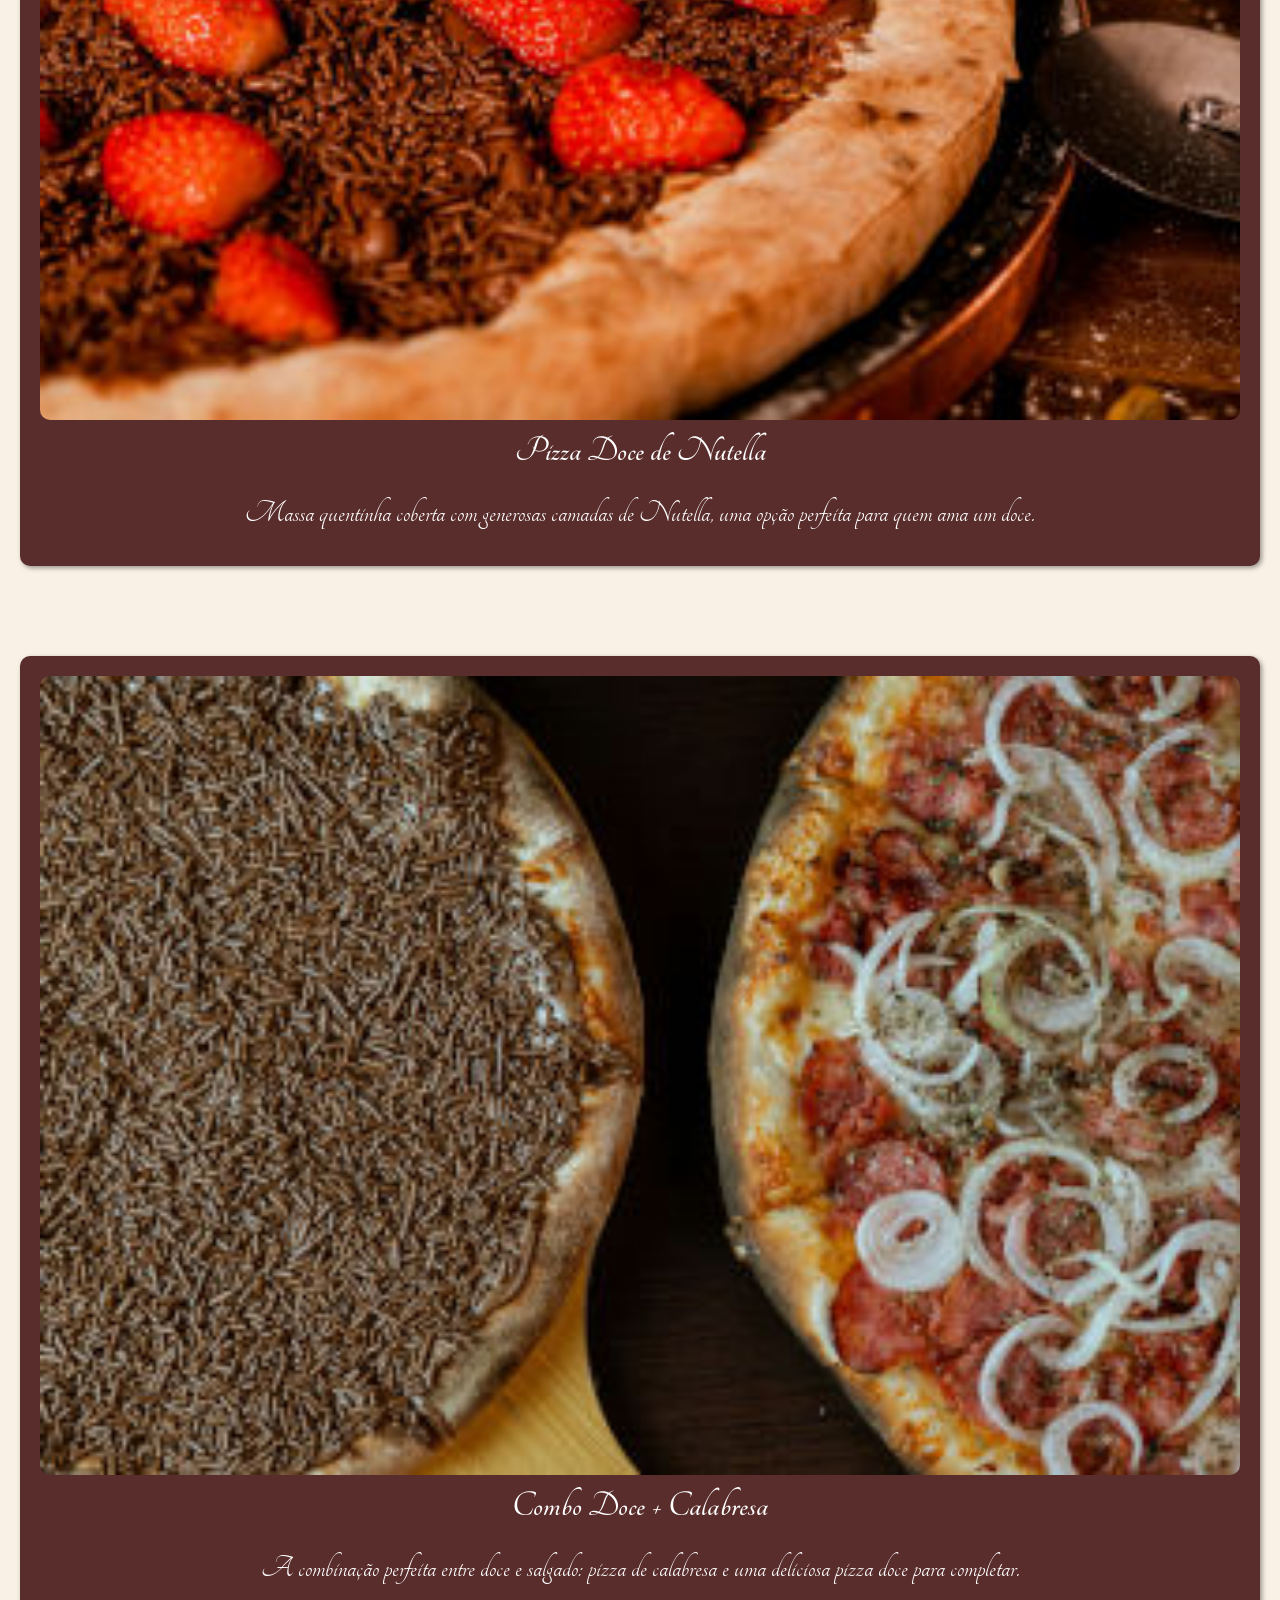
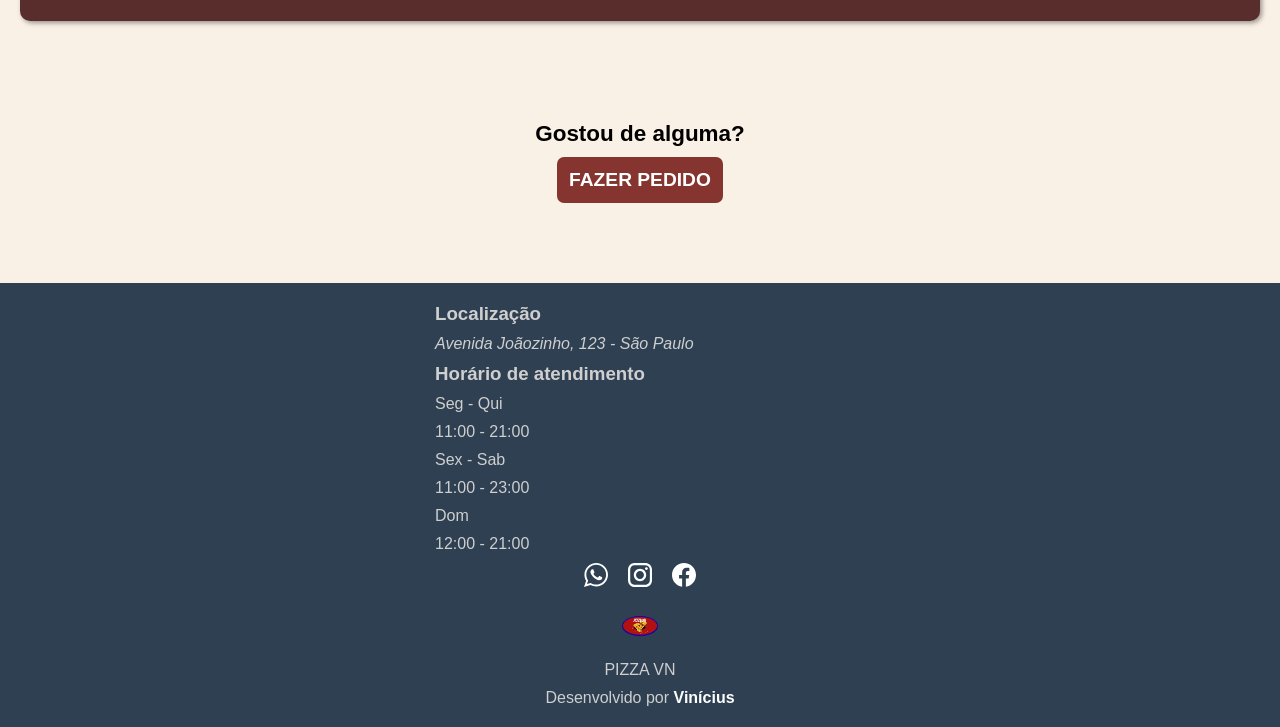
==== commit 5b79da3b: "header responsivo para tablet finalizado" ====
--- a/cardapio.html
+++ b/cardapio.html
@@ -5,6 +5,7 @@
     <meta name="viewport" content="width=device-width, initial-scale=1.0">
     <title>Pizza</title>
     <link rel="stylesheet" href="estilo/style.css">
+    <link rel="stylesheet" href="estilo/query.css">
     <link rel="stylesheet" href="https://fonts.googleapis.com/css2?family=Material+Symbols+Outlined" />
 </head>
 <body>
--- a/estilo/style.css
+++ b/estilo/style.css
@@ -23,8 +23,10 @@
 
 :root {
     --color01: #86342F;
-    --color02: #E9AFA3;
+    --color02: #592D2C;
     --color03: #5D3230;
+    --color04: rgb(250, 241, 230);
+    --colorp: #757575;
     --color-cont: #613F3D;
     --color-footer: #2E4052;
 }
@@ -42,6 +44,11 @@
 }
 
 
+/* header {
+    max-width: 550px;
+    margin: auto;
+} */
+
 .cont-initial {
     padding: 10px 20px 10px 20px;
     background-color: var(--color01);
@@ -83,6 +90,7 @@
 
 #facebook {
   cursor: pointer;
+  transition: 0.3s;
 }
 
 
@@ -113,6 +121,15 @@
    background-size: cover;
    background-position: center bottom;
    position: relative;
+
+}
+
+.cont-menu:not(.cont-sobre)::after {
+    content: "";
+    position: absolute;
+    inset: 0;
+    background-color: rgba(0, 0, 0, 0.43);
+    pointer-events: none;
 }
 
 .cont-menu.cont-sobre {
@@ -120,35 +137,30 @@
     background-color: var(--color03);
 }
 
-.cont-menu::after:not(.cont-sobre) {
-    content: "";
-    position: absolute;
-    inset: 0;
-    background-color: rgba(0, 0, 0, 0.192);
-    pointer-events: none;
-}
-
 
 
 .topo-menu {
     display: flex;
-    flex-flow: row wrap;
+    flex-direction: row;
     justify-content: space-between;
+    align-items: center;
     height: 65px;
-    background-color: rgba(0, 0, 0, 0.126);
+    background-color: rgba(0, 0, 0, 0.17);
     position: relative;
     top: 0;
     width: 100%;
+    z-index: 1;
 }
 
 .topo-sobre {
-    background-color: var(--color03);
+    background-color: var(--color04);
 }
 
 
 .logo img{
    width: 110px;
    z-index: 10;
+   height: auto;
 } 
 
 .cont-hamburguer {
@@ -156,7 +168,6 @@
     display: flex;
     flex-flow: column nowrap;
     align-items: center;
-
 }
 
 
@@ -246,19 +257,30 @@
 .cont-titulo {
     text-align: center;
     z-index: 1;
-    max-width: 320px;
+    flex-wrap: wrap;
     margin: auto;
     display: flex;
     flex-direction: column;
     align-items: center; 
     gap: 10px;
+    max-width: 300px;
 }
 
 
 .cont-titulo h1, .cont-titulo p {
     color: white;
     font-weight: bold;
-}
+    margin-bottom: 5px;
+}
+
+.cont-titulo > h1 {
+    text-shadow: 2px 2px 2px rgba(0, 0, 0, 0.285);
+}
+
+.cont-titulo > p {
+    line-height: 1.4em;
+}
+
 
 
 
@@ -281,8 +303,9 @@
     padding: 12px;
     border-radius: 20px;
     color: white;
-    width: 80%;
+    width: 60%;
     text-decoration: none;
+    margin-top: 10px;
 }
 
 .btn-header::before {
@@ -304,20 +327,21 @@
 
 
 .cont-home {
-    max-width: 450px;
+    /* max-width: 550px; */
     margin: auto;
-    background-color: var(--color-cont);
-    color: white;
+    background-color: rgb(250, 241, 230);
+    color: var(--color01);
 }
 
 .cont-home p {
-    color: white;
+    color: var(--colorp);
     line-height: 1.7em;
 }
 
 
+
 .cont-principal {
-    max-width: 450px;
+    /* max-width: 550px; */
     margin: auto;
     background-color: rgb(250, 241, 230);
     padding: 20px;
@@ -341,6 +365,12 @@
 
 .sobre {
     padding: 20px;
+    background-color: var(--color02);
+    color: white;
+}
+
+.sobre p {
+    color: white;
 }
 
 .titulo-home {
@@ -367,7 +397,7 @@
 
 .acesso-cardapio a {
     text-decoration: none;
-    color: white;
+    color: var(--color01);
     font-weight: bold;
 }
 
@@ -391,6 +421,7 @@
 .titulo-cardapio {
     text-align: center;
     padding: 20px;
+    color: var(--color01);
 }
 
 .titulo-tradicao {
@@ -412,7 +443,7 @@
 }
 
 .cont-pizza {
-    background-color: var(--color-cont);
+    background-color: #592D2C;
     color: white;
     padding: 20px;
     display: flex;
@@ -474,9 +505,24 @@
     flex-direction: column;
     align-items: center;
     gap: 20px;
-    background-color: var(--color02);
+    background-color: var(--color04);
+    color: black;
   
 }
+
+.legend-form {
+    font-size: 1.2em;
+}
+
+/* .background-form {
+    display: flex;
+    flex-direction: column;
+    align-items: center;
+    gap: 10px;
+    padding: 20px;
+    color: black;
+    background-color: var(--color04);
+} */
 
 .pizza-combo, .pizza-mussarela, .pizza-frango, .pizza-atum, .pizza-portugesa, .pizza-nutella, .combo-doce {
     display: flex;
@@ -657,7 +703,7 @@
 
 .cont-footer {
     background-color: var(--color-footer);
-    max-width: 450px;
+    /* max-width: 550px; */
     margin: auto;
 }
 
--- a/estilo/query.css
+++ b/estilo/query.css
@@ -0,0 +1,56 @@
+@charset "UTF-8";
+
+@media (min-width: 768px) {
+    .cont-initial {
+        height: 50px;
+    }
+    .tel {
+        font-size: 1.1em;
+    }
+    #wpp, #insta, #facebook {
+        width: 24px;
+        height: 24px;
+    }
+    .topo-menu {
+        height: 140px;
+    }
+    .logo {
+        /*carrega a imagem média da logo */
+        content: url("../imagens/logo-m.png"); 
+    }
+    #icone-menu {
+        padding: 10px;
+        font-size: 2.2em;
+    }
+    .cont-menu {
+        height: 550px;
+    }
+    .cont-titulo {
+        max-width: 550px;
+    }
+    .cont-titulo h1 {
+        font-size: 2.7em;
+        max-width: 330px;
+    }
+    .cont-titulo p {
+        font-size: 1.5em;
+        padding: 20px;
+    }
+    .btn-header {
+        max-width: 280px;
+    }
+    .menu {
+        /* ao abrir o menu na tela de tablet posiciona mais abaixo */
+        top: 25%;
+        transition: max-height 0.6s ease;
+    }
+   .menu li {
+        height: 83px;
+   }
+   .menu.ativo {
+    max-height: 500px;
+   }
+   .itens-menu a {
+        font-size: 1.1em;
+   }
+}
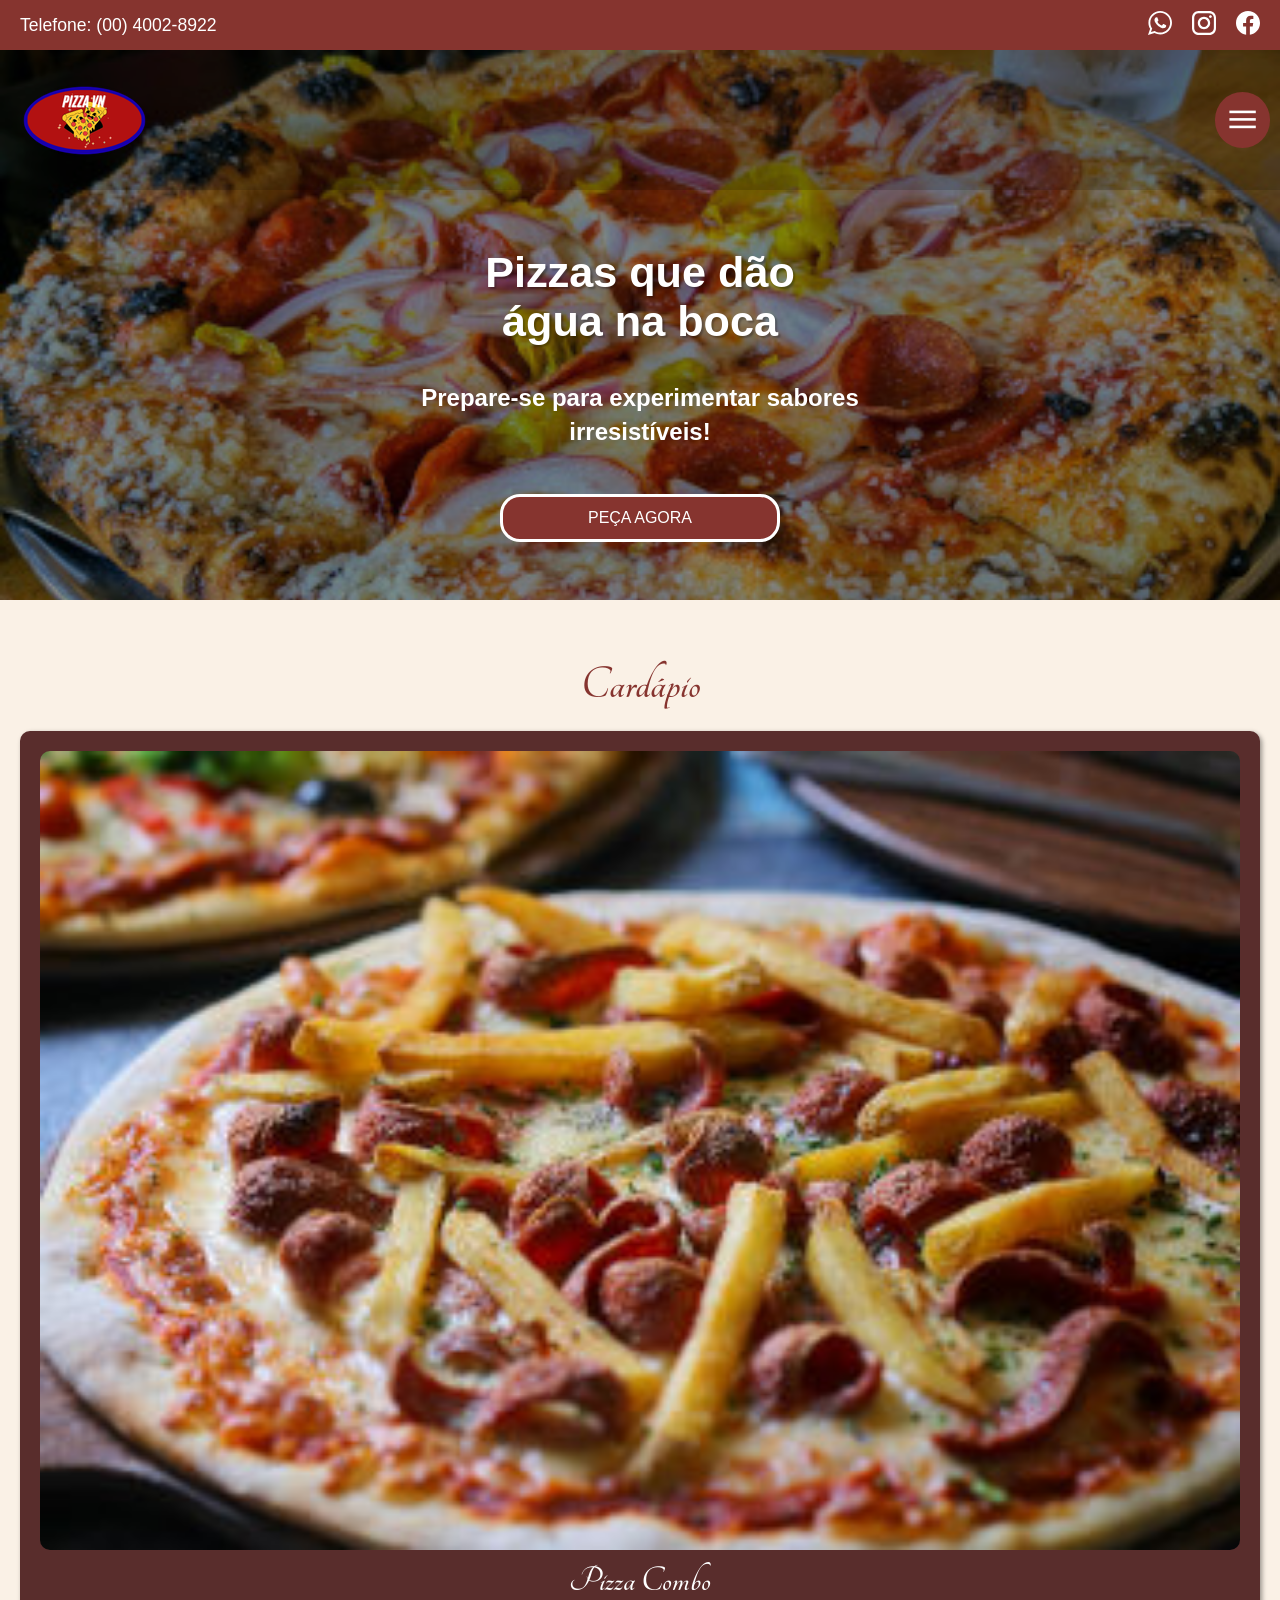
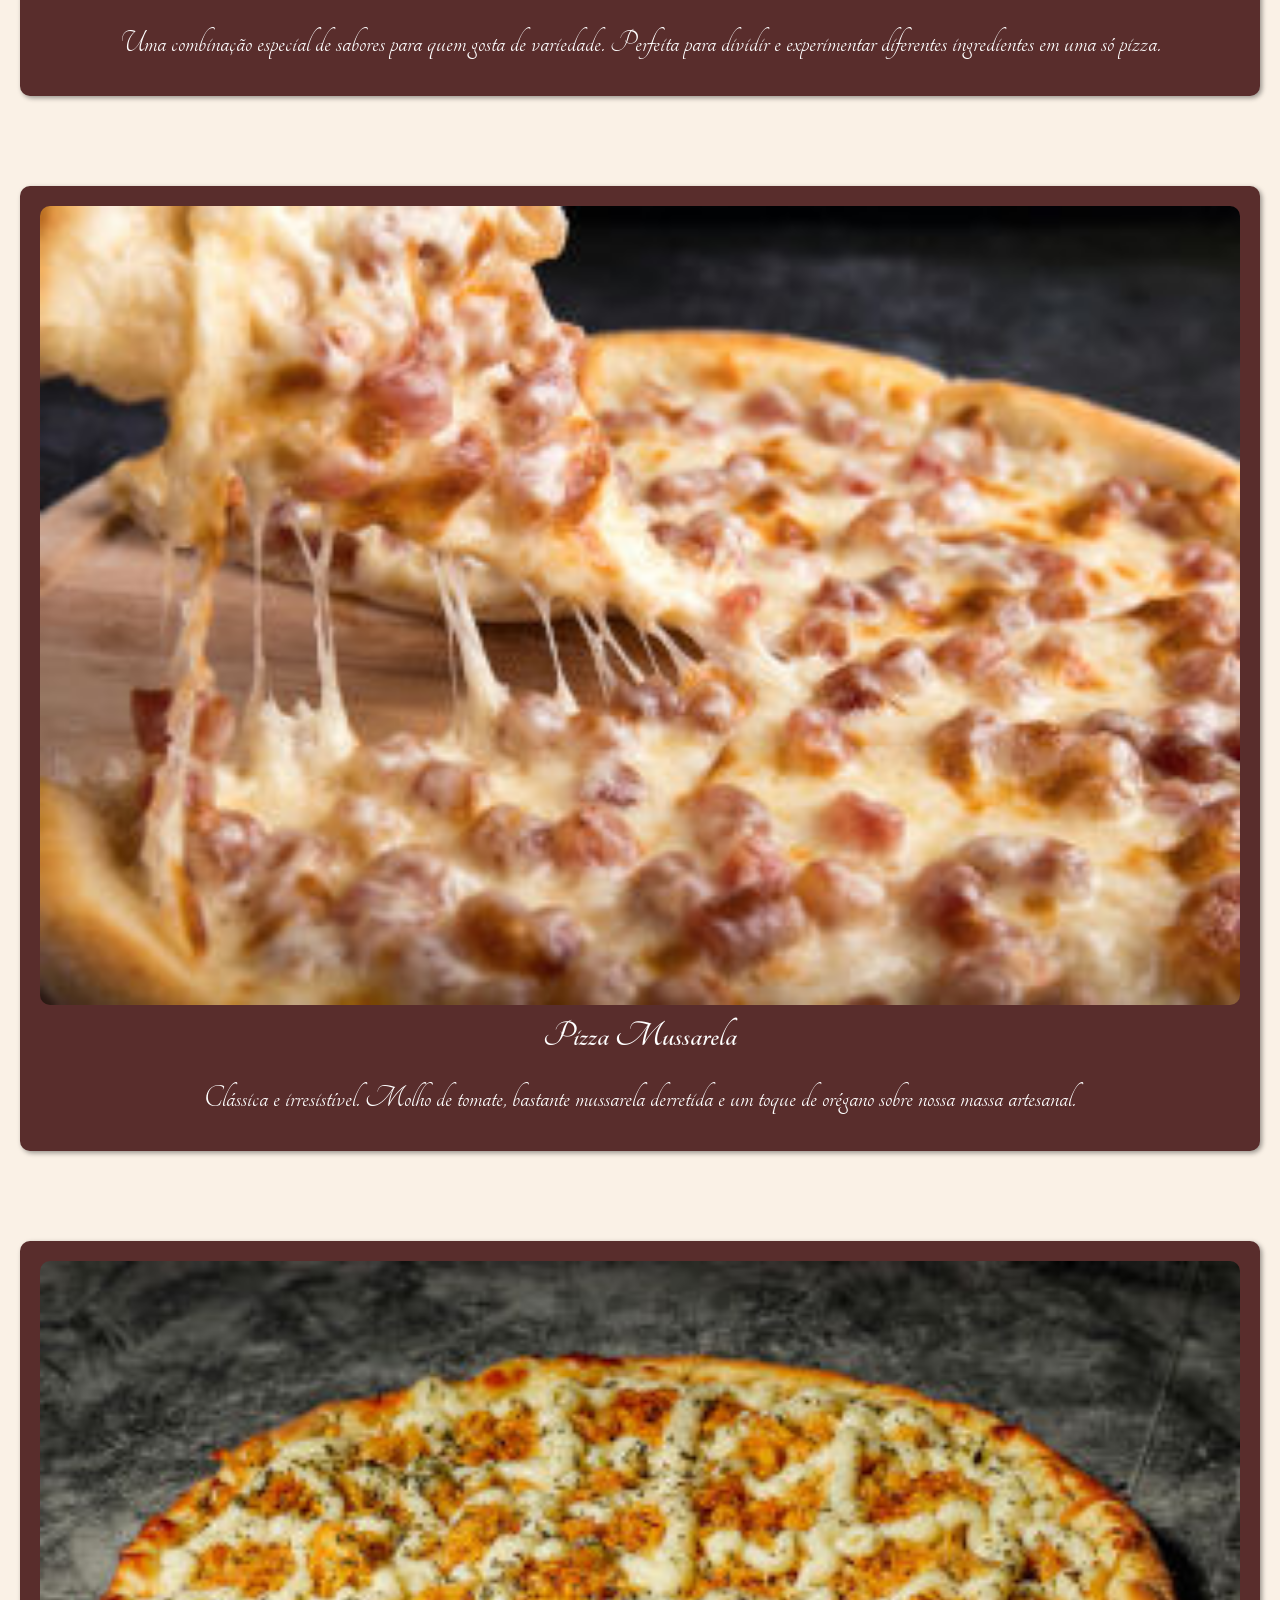
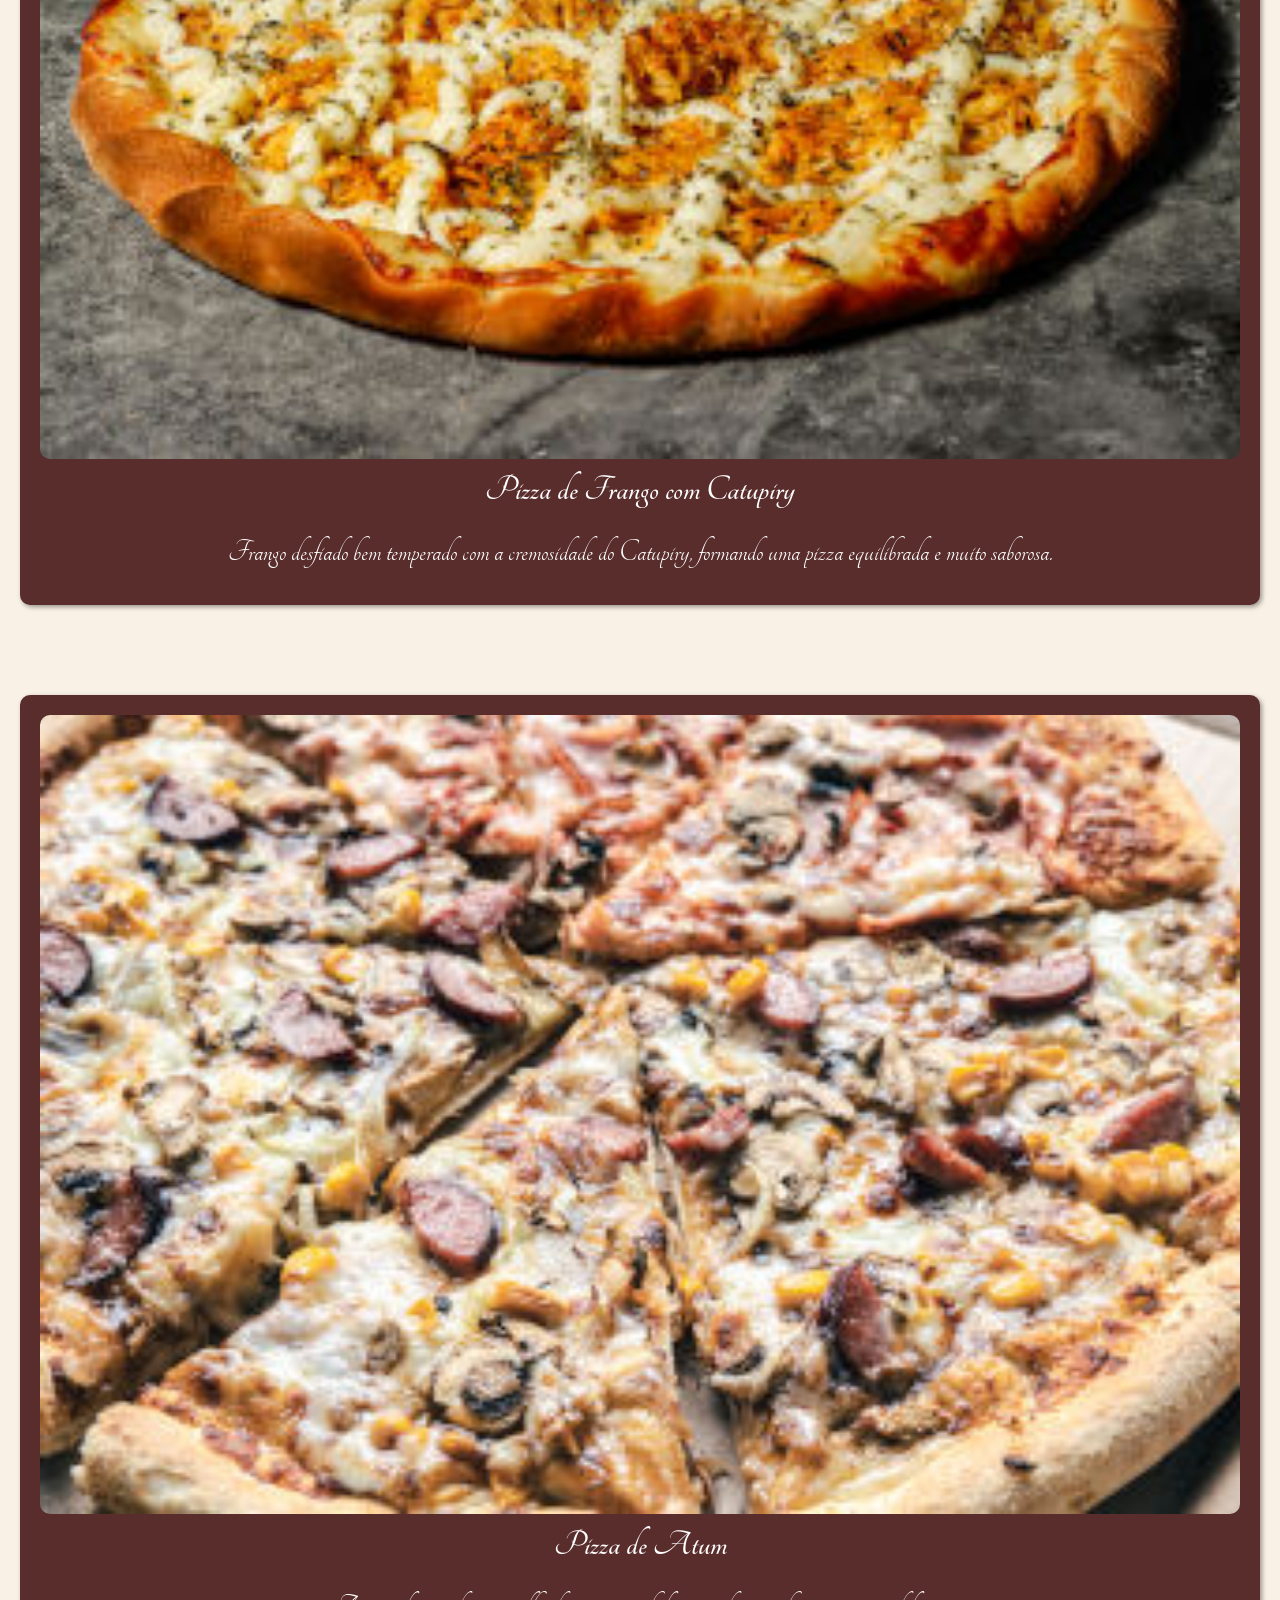
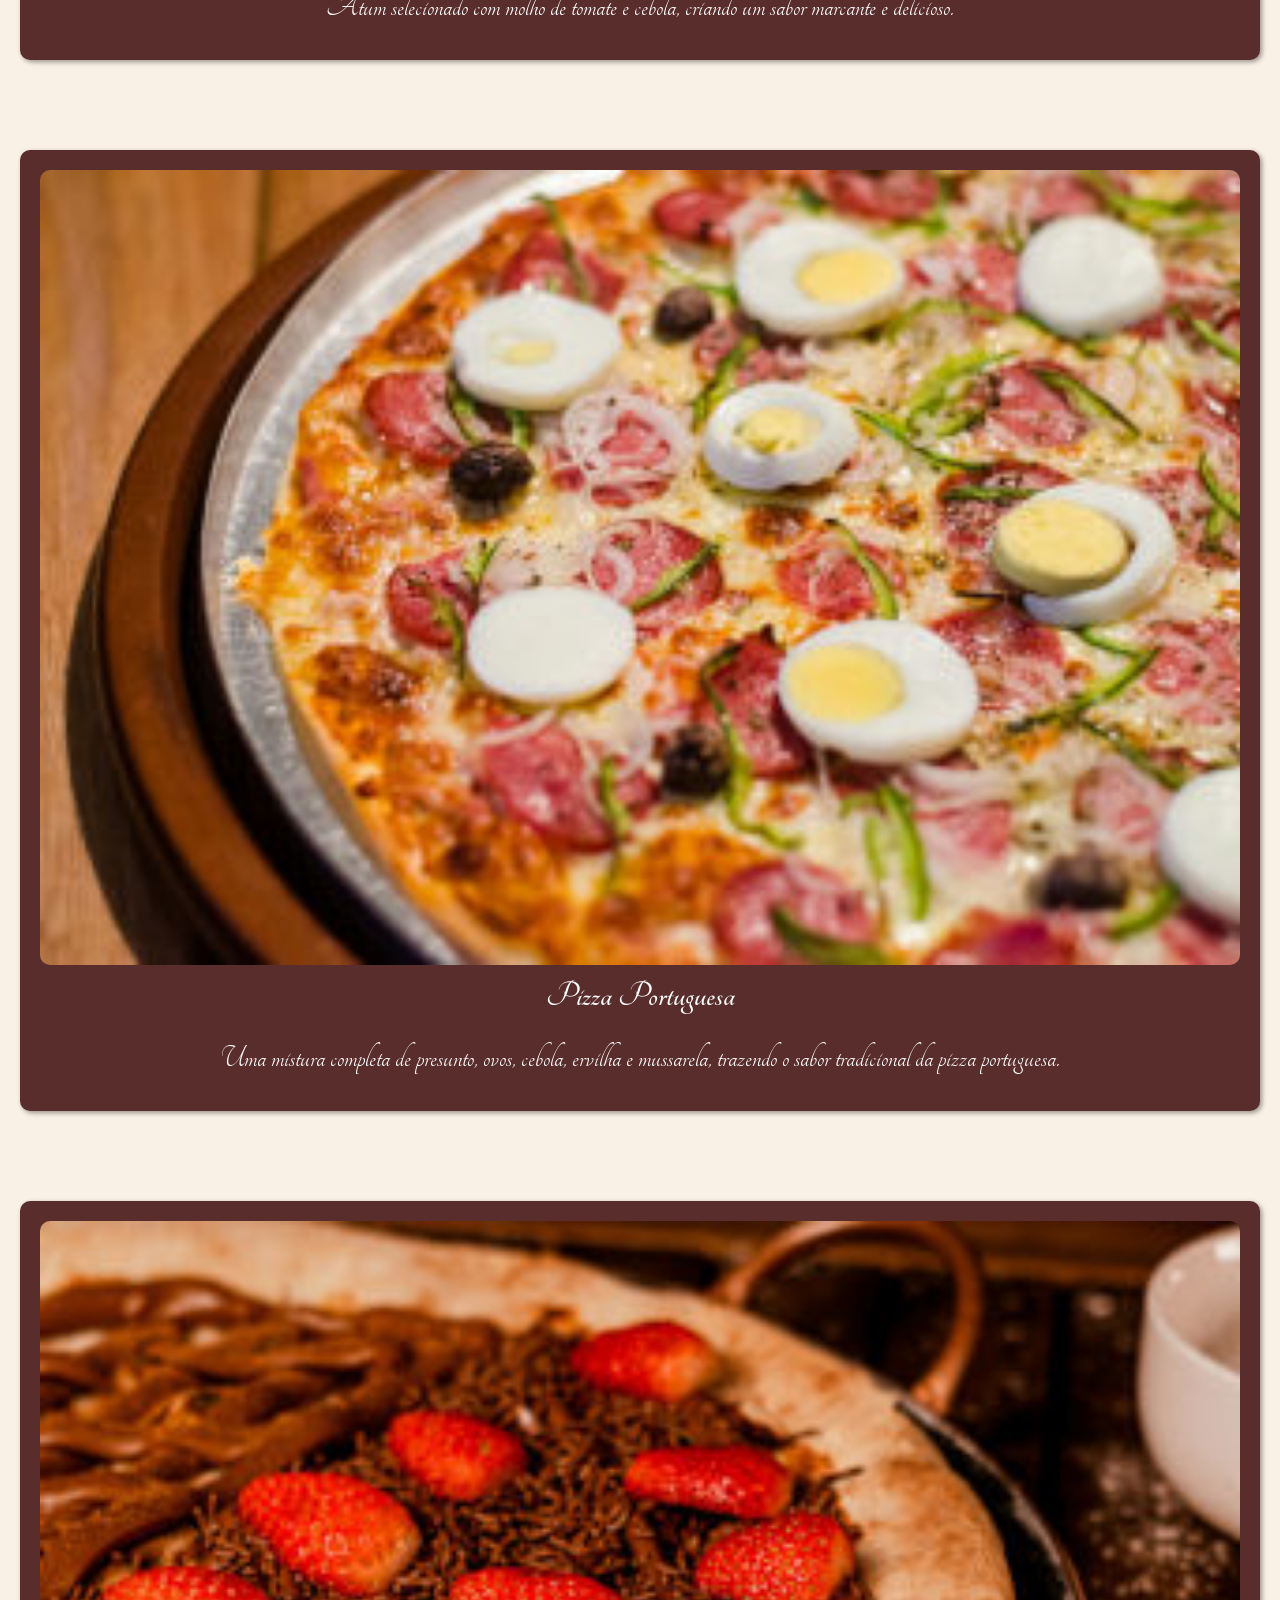
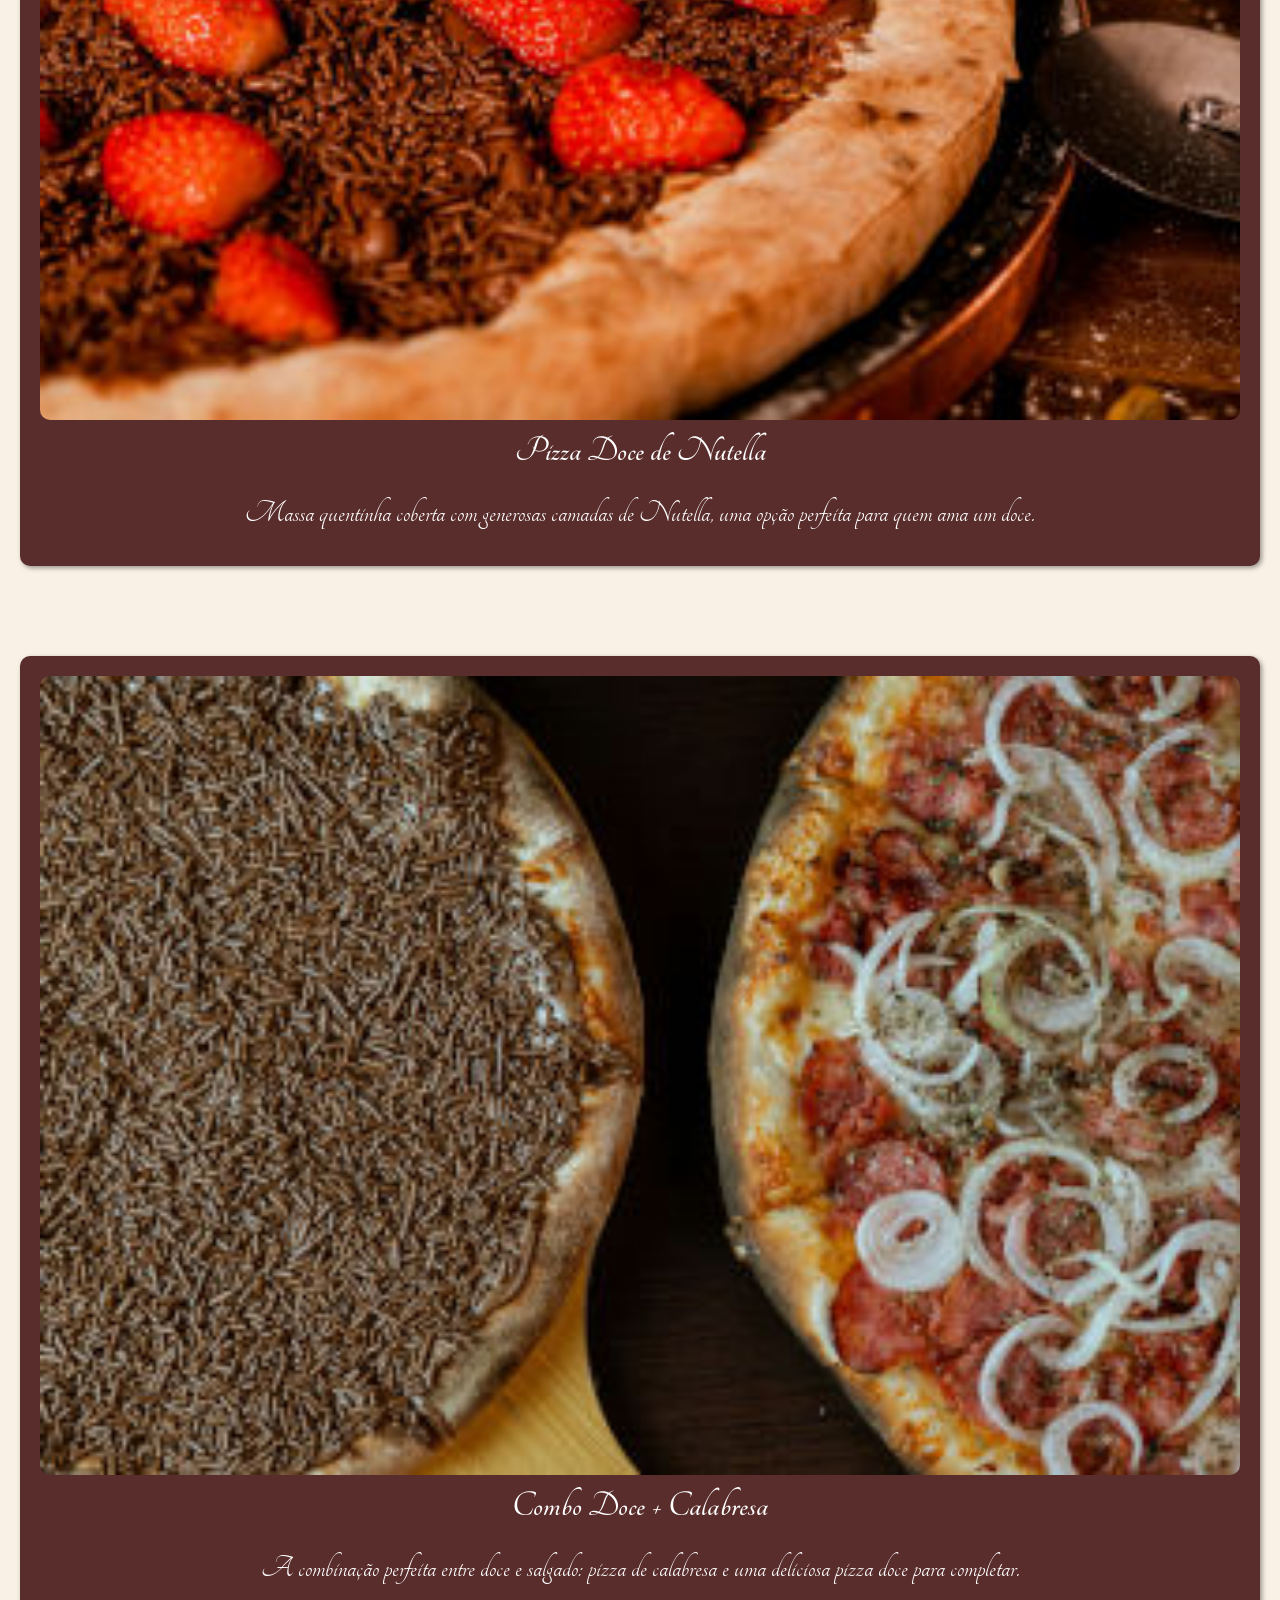
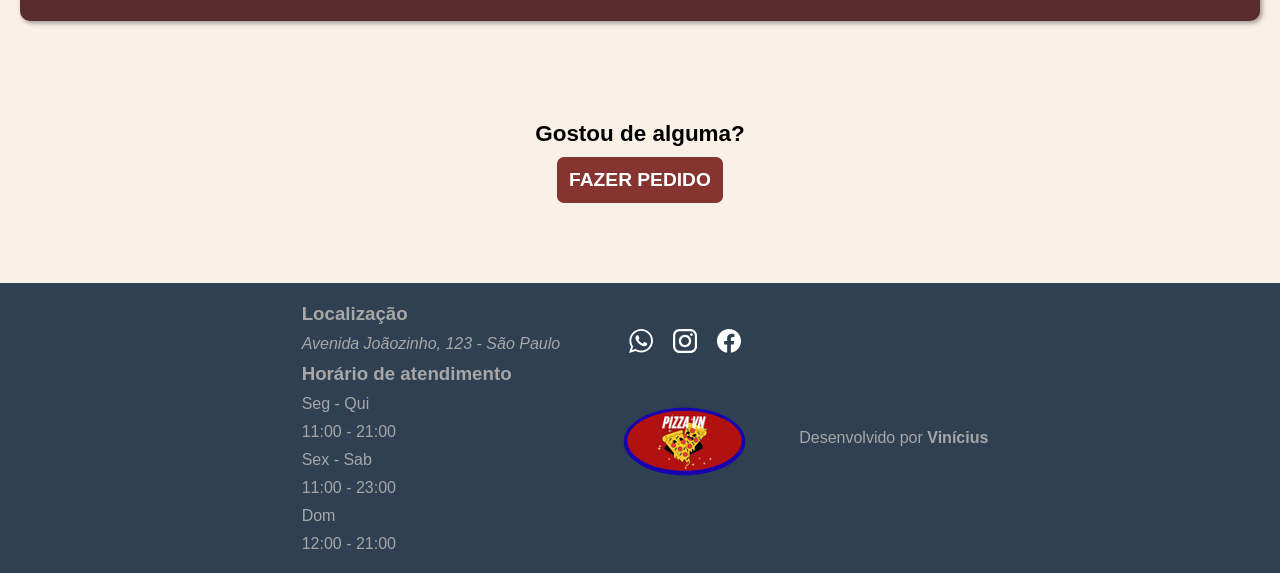
==== commit 5df70b6f: "página home em tablet finalizada e ajuste no footer" ====
--- a/cardapio.html
+++ b/cardapio.html
@@ -180,23 +180,26 @@
         </section>    
     </main>
 
-    <div class="cont-footer">
-        <footer class="footer">
-            <h3>Localização</h3>
-            <address>Avenida Joãozinho, 123 - São Paulo</address>
-            <h3>Horário de atendimento</h3>
-            <p>Seg - Qui</p>
-            <p>11:00 - 21:00</p>
-            <p>Sex - Sab</p>
-            <p>11:00 - 23:00</p>
-            <p>Dom</p>
-            <p>12:00 - 21:00</p>
-       
-           <nav class="logos logos-footer">
+   
+    <footer>
+            <div class="cont-footer">
+                <div class="cont-local">
+                    <h3>Localização</h3>
+                    <address>Avenida Joãozinho, 123 - São Paulo</address>
+                    <h3>Horário de atendimento</h3>
+                    <p>Seg - Qui</p>
+                    <p>11:00 - 21:00</p>
+                    <p>Sex - Sab</p>
+                    <p>11:00 - 23:00</p>
+                    <p>Dom</p>
+                    <p>12:00 - 21:00</p>
+                </div>
+                <div class="logos-footer">
+                    <nav class="logos">
                     <a href="#">
-            <svg version="1.1" id="wpp" xmlns="http://www.w3.org/2000/svg" xmlns:xlink="http://www.w3.org/1999/xlink" x="0px" y="0px"
-                width="20px" height="20px" viewBox="0 0 90 90" style="enable-background:new 0 0 90 90;" xml:space="preserve">
-            <g>
+                        <svg version="1.1" id="wpp" xmlns="http://www.w3.org/2000/svg" xmlns:xlink="http://www.w3.org/1999/xlink" x="0px" y="0px"
+                        width="20px" height="20px" viewBox="0 0 90 90" style="enable-background:new 0 0 90 90;" xml:space="preserve">
+                        <g>
                         <path id="WhatsApp" d="M90,43.841c0,24.213-19.779,43.841-44.182,43.841c-7.747,0-15.025-1.98-21.357-5.455L0,90l7.975-23.522
                             c-4.023-6.606-6.34-14.354-6.34-22.637C1.635,19.628,21.416,0,45.818,0C70.223,0,90,19.628,90,43.841z M45.818,6.982
                             c-20.484,0-37.146,16.535-37.146,36.859c0,8.065,2.629,15.534,7.076,21.61L11.107,79.14l14.275-4.537
@@ -232,19 +235,22 @@
                         </svg>
                     </a>
                 </nav>
-                <div class="cont-final-footer">
-                    <div class="logo logo-footer">
-                        <img src="imagens/logo-p.png" alt="">
-                    </div>
-                    <p>
-                        PIZZA VN
-                    </p>
-                    <p>
-                        Desenvolvido por <a href="https://github.com/ViniCavalAraujo" class="link-vini" target="_blank" rel="external">Vinícius</a>
-                    </p>
-                </div>
-            </footer>
-    </div>
+                
+                <div class="logopng-footer">
+                    <img src="imagens/logo-p.png" alt="">
+                </div>
+
+                </div> <!-- final da div "logos-footer"-->
+
+                <div class="acesso-github">
+                    <p>
+                        Desenvolvido por <a href="https://github.com/ViniCavalAraujo" target="_blank" rel="external">Vinícius</a>
+                    </p>
+                </div>
+
+            </div>
+    </footer>
+
     <script>
         function clickMenu() {
             const menu = document.getElementById("itens")
--- a/estilo/style.css
+++ b/estilo/style.css
@@ -390,9 +390,25 @@
     font-weight: bold;
 }
 
+.cont-img-home {
+    
+    position: relative;
+}
+.cont-img-home::after {
+    content: '';
+    position: absolute;
+    inset: 0;
+    box-shadow: inset 2px 2px 10px rgba(0, 0, 0, 0.479);
+}
 .acesso-cardapio {
     padding: 30px 30px 40px 30px;
     text-align: center;
+}
+
+.acesso-cardapio > h3 {
+    padding: 7px;
+    margin-bottom: 5px;
+    color: var(--colorp);
 }
 
 .acesso-cardapio a {
@@ -701,45 +717,37 @@
     padding: 5px;
 }
 
+footer {
+    background-color: var(--color-footer);
+    color: #a7a7a7;
+    padding: 10px;
+}
+
 .cont-footer {
-    background-color: var(--color-footer);
-    /* max-width: 550px; */
-    margin: auto;
-}
-
-.footer {
-    padding: 20px;
-    display: flex;
-    flex-direction: column;
-    gap: 10px;
-    max-width: 450px;
-    margin: auto;
-    color: rgb(207, 207, 207);
-}
-
-
-.cont-final-footer {
-    display: flex;
-    flex-direction: column;
-    align-items: center;
-    gap: 10px;
-}
-
-
-.logos.logos-footer {
-    justify-content: center;
-}
-
-.logo.logo-footer {
-    display: block;
-    margin: auto;
-    height: 50px;
-}
-
-.link-vini {
+    display: flex;
+    flex-direction: column;
+    align-items: center;
+    gap: 10px;
+}
+
+.cont-local {
+    padding: 10px;
+    align-self: flex-start;
+    display: flex;
+    flex-direction: column;
+    gap: 10px;
+}
+
+.logos-footer {
+    display: flex;
+    flex-direction: column;
+    align-items: center;
+}
+
+.acesso-github a {
     text-decoration: none;
+    color: #a7a7a7;
     font-weight: bold;
-    color: white;
 }
 
 
--- a/estilo/query.css
+++ b/estilo/query.css
@@ -44,13 +44,35 @@
         top: 25%;
         transition: max-height 0.6s ease;
     }
-   .menu li {
+    .menu li {
         height: 83px;
-   }
-   .menu.ativo {
+    }
+    .menu.ativo {
     max-height: 500px;
-   }
-   .itens-menu a {
+    }
+    .itens-menu a {
         font-size: 1.1em;
-   }
+    }
+    .titulo-home {
+        font-size: 1.8em;
+    }
+    .cont-inicio > p {
+        font-size: 1.1em;
+    }
+    .img-home {
+        height: 550px;
+    }
+    .cont-footer {
+        flex-direction: row;
+        justify-content: center;
+        align-items: center;
+        gap: 30px;
+    }
+    .logopng-footer {
+        content: url("../imagens/logo-m.png");
+    }
+    .acesso-github {
+       margin-top: 20px;
+    }
+    
 }
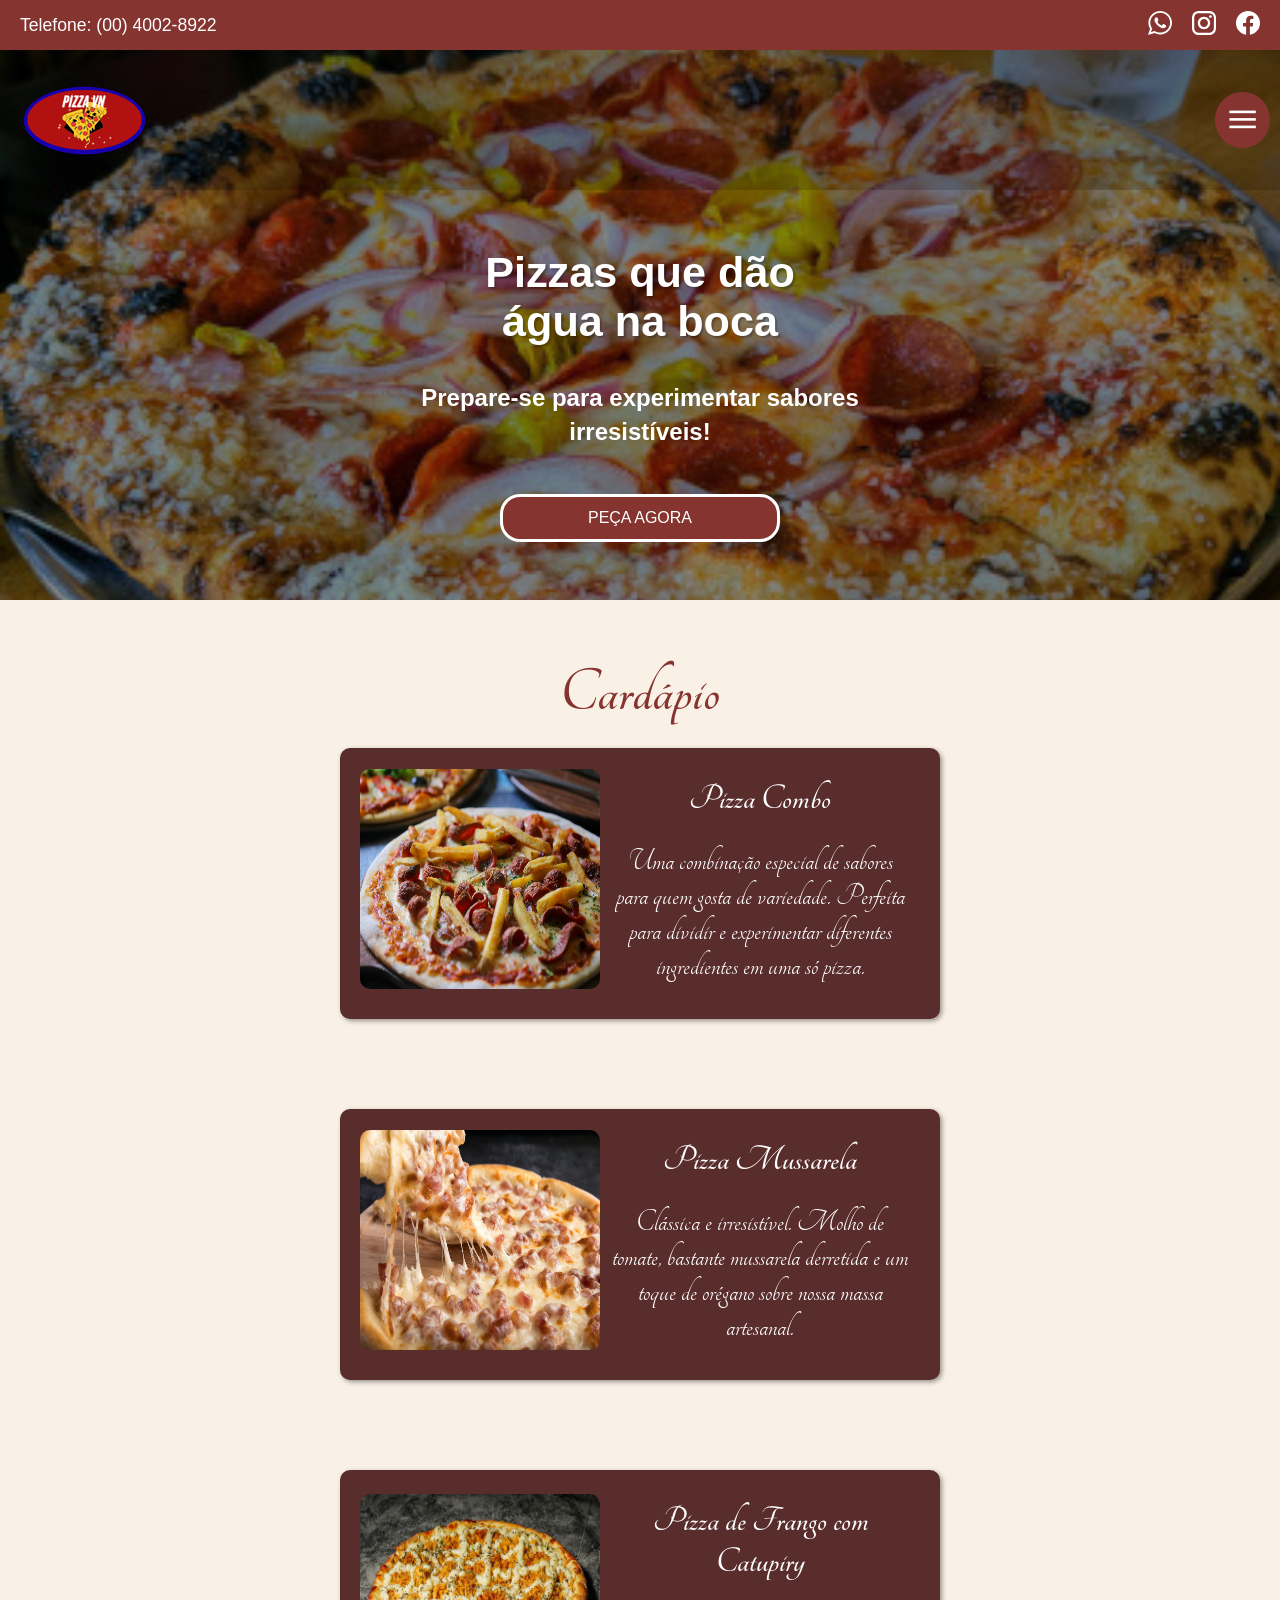
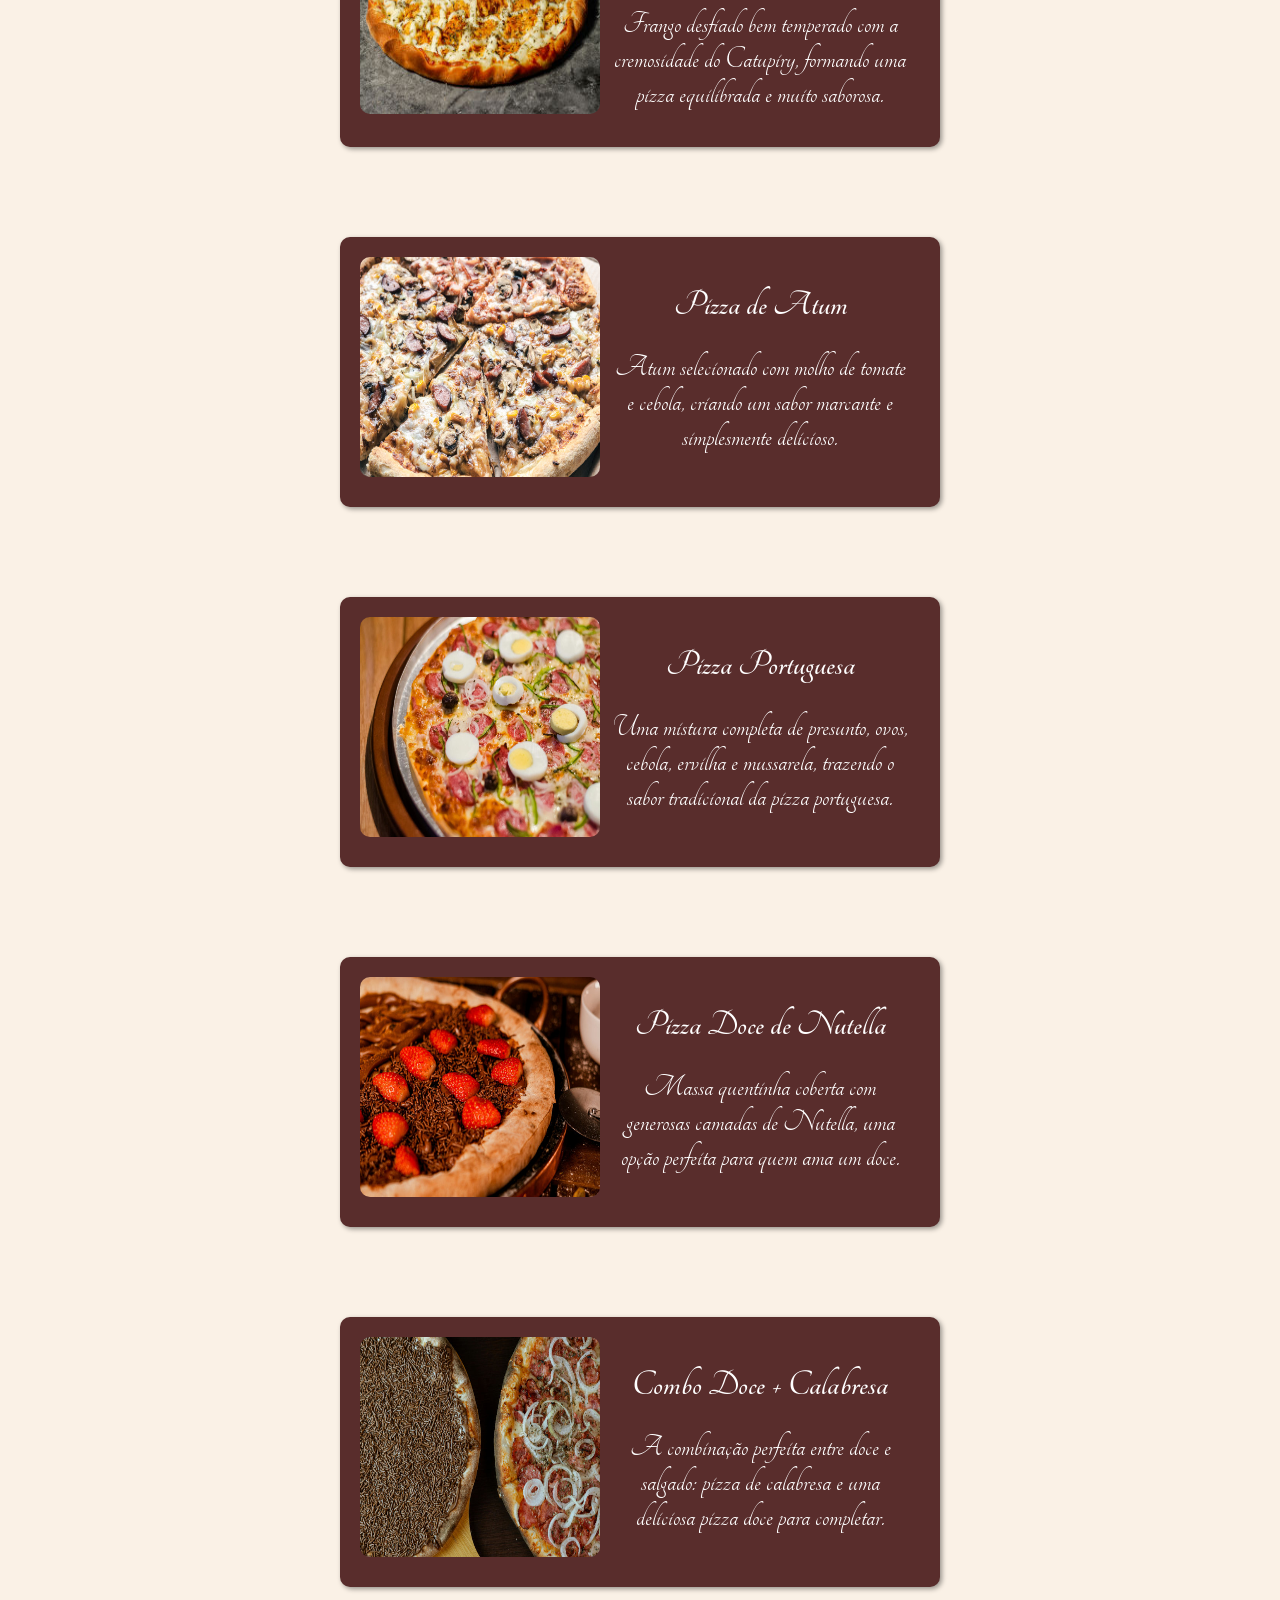
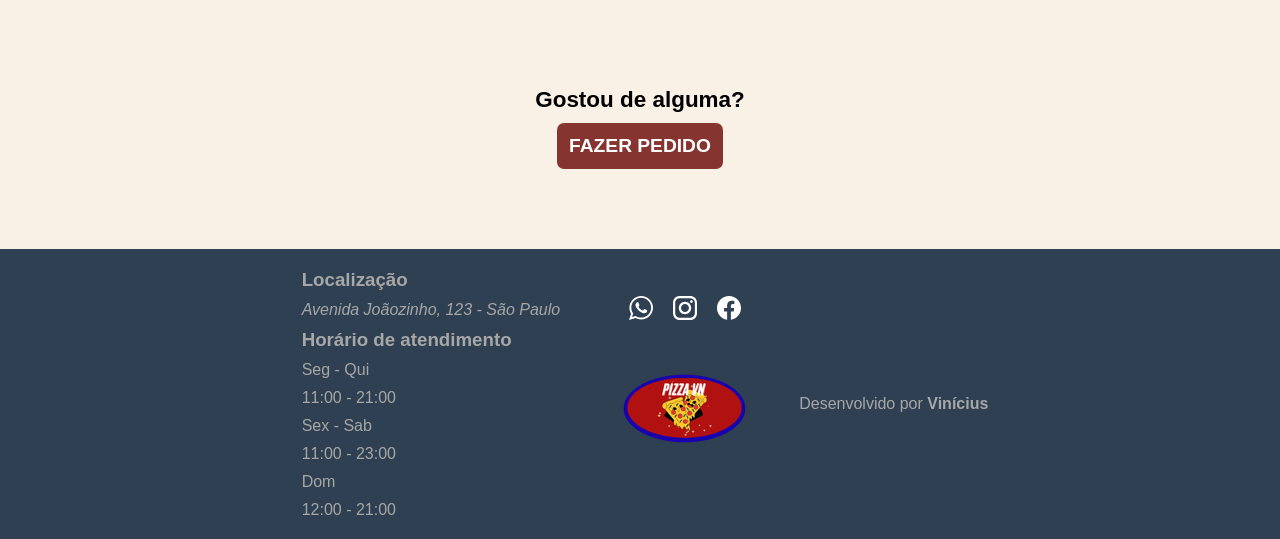
==== commit a9960b30: "página de cardápio adaptada para tablets" ====
--- a/cardapio.html
+++ b/cardapio.html
@@ -107,67 +107,118 @@
         <section class="cont-principal">
             <section class="cardapios" id="menu-cardapio">
                 <h2 class="titulo-cardapio">Cardápio</h2>
+
                 <div class="cont-pizza" id="pizza-combo">
-                    <img src="imagens/pizza-m.jpg" alt="" class="img-config">
-                    <h3>Pizza Combo</h3>
-                    <p>
-                        Uma combinação especial de sabores para quem gosta de variedade. 
-                        Perfeita para dividir e experimentar diferentes ingredientes em uma só pizza.
-                    </p>
-                </div>
-
-                <div class="cont-pizza">
-                    <img src="imagens/pizzaqueijo-m.jpg" alt="" class="img-config">
-                    <h3>Pizza Mussarela</h3>
-                    <p>
-                        Clássica e irresistível. Molho de tomate, bastante mussarela derretida 
-                        e um toque de orégano sobre nossa massa artesanal.
-                    </p>
-                </div>
-
-                <div class="cont-pizza">
-                    <img src="imagens/pizzafrango-m.jpg" alt="" class="img-config">
-                    <h3>Pizza de Frango com Catupiry</h3>
-                    <p>
-                        Frango desfiado bem temperado com a cremosidade do Catupiry, 
-                        formando uma pizza equilibrada e muito saborosa.
-                    </p>
-                </div>
-
-                <div class="cont-pizza">
-                    <img src="imagens/pizza-atum-m.jpg" alt="" id="calabresa-img" class="img-config">
-                    <h3>Pizza de Atum</h3>
-                    <p>
-                        Atum selecionado com molho de tomate e cebola, 
-                        criando um sabor marcante e delicioso.
-                    </p>
-                </div>
-
-                <div class="cont-pizza">
-                    <img src="imagens/pizza-portuguesa-m.jpg" alt="" class="img-config" id="portuguesa-img">
-                    <h3>Pizza Portuguesa</h3>
-                    <p>
-                        Uma mistura completa de presunto, ovos, cebola, ervilha e mussarela, 
-                        trazendo o sabor tradicional da pizza portuguesa.
-                    </p>
+                    <picture>
+                        <source media="(min-width: 620px)" srcset="imagens/pizza01-m.jpg" type="image/jpg">
+                        <img src="imagens/pizzap.jpg" alt="" class="img-config">
+                    </picture>
+
+                    <div>
+                        <h3>Pizza Combo</h3>
+                        <p>
+                            Uma combinação especial de sabores para quem gosta de variedade.
+                            Perfeita para dividir e experimentar diferentes ingredientes em uma só pizza.
+                        </p>
+                    </div>
+                </div>
+
+                <div class="cont-pizza">
+
+                    <picture>
+                        <source media="(min-width: 620px)" srcset="imagens/pizzaqueijo-m.jpg" type="image/jpg">
+                        <img src="imagens/pizzaqueijo.jpg" alt="" class="img-config">
+                    </picture>
+
+                    <div>
+                        <h3>Pizza Mussarela</h3>
+                        <p>
+                            Clássica e irresistível. Molho de tomate, bastante mussarela derretida
+                            e um toque de orégano sobre nossa massa artesanal.
+                        </p>
+                    </div>
+                </div>
+
+                <div class="cont-pizza">
+
+                    <picture>
+                        <source media="(min-width: 620px)" srcset="imagens/pizzafrango-m.jpg" type="image/jpg">
+                        <img src="imagens/pizzafrango.jpg" alt="" class="img-config">
+                    </picture>
+
+                    <div>
+                        <h3>Pizza de Frango com Catupiry</h3>
+                        <p>
+                            Frango desfiado bem temperado com a cremosidade do Catupiry,
+                            formando uma pizza equilibrada e muito saborosa.
+                        </p>
+                    </div>
+                </div>
+
+                <div class="cont-pizza">
+                    
+                    <picture>
+                        <source media="(min-width: 620px)" srcset="imagens/pizza-atum-m.jpg" type="image/jpg">
+                        <img src="imagens/pizza-atum.jpg" alt="Pizza de Atum" class="img-config" id="img-atum">
+                    </picture>
+
+                    <div>
+                        <h3>Pizza de Atum</h3>
+                        <p>
+                            Atum selecionado com molho de tomate e cebola,
+                            criando um sabor marcante e simplesmente delicioso.
+                        </p>
+                    </div>
+                </div>
+
+                <div class="cont-pizza">
+
+                    <picture>
+                        <source media="(min-width: 620px)" srcset="imagens/pizza-portuguesa-m.jpg" type="image/jpg">
+                        <img src="imagens/pizza-portuguesa.jpg" alt="" class="img-config"
+                        id="portuguesa-img">
+                        
+                    </picture>
+                    
+                    <div>
+                        <h3>Pizza Portuguesa</h3>
+                        <p>
+                            Uma mistura completa de presunto, ovos, cebola, ervilha e mussarela,
+                            trazendo o sabor tradicional da pizza portuguesa.
+                        </p>
+                    </div>
                 </div>
 
                <div class="cont-pizza">
-                    <img src="imagens/pizza-doce-m.jpg" alt="" class="img-config" id="portuguesa-img">
-                    <h3>Pizza Doce de Nutella</h3>
-                    <p>
-                        Massa quentinha coberta com generosas camadas de Nutella, 
-                        uma opção perfeita para quem ama um doce.
-                    </p>
-                </div>
-
-                <div class="cont-pizza">
-                    <img src="imagens/pizza-combo-m.jpg" alt="" class="img-config" id="portuguesa-img">
-                    <h3>Combo Doce + Calabresa</h3>
-                    <p>
-                        A combinação perfeita entre doce e salgado: pizza de calabresa 
-                        e uma deliciosa pizza doce para completar.
-                    </p>
+
+                    <picture>
+                        <source media="(min-width: 620px)" srcset="imagens/pizza-doce-m.jpg" type="image/jpg">
+                        <img src="imagens/pizza-doce.jpg" alt="" class="img-config" id="portuguesa-img">
+                    </picture>
+
+                    <div>
+                        <h3>Pizza Doce de Nutella</h3>
+                        <p>
+                            Massa quentinha coberta com generosas camadas de Nutella,
+                            uma opção perfeita para quem ama um doce.
+                        </p>
+                    </div>
+                </div>
+
+                <div class="cont-pizza">
+
+                    <picture>
+                        <source media="(min-width: 620px)" srcset="imagens/doce-salgada-m.jpg" type="image/jpg">
+                        <img src="imagens/doce-salgada.jpg" alt="" class="img-config" id="portuguesa-img">
+                    </picture>
+
+                    <div>
+                        <h3>Combo Doce + Calabresa</h3>
+                        <p>
+                            A combinação perfeita entre doce e salgado: pizza de calabresa
+                            e uma deliciosa pizza doce para completar.
+                        </p>
+                    </div>
                 </div>
                 <div class="cont-pedido">
                     <!--colocar um efeito brilhante/animação em volta do botão -->
--- a/estilo/style.css
+++ b/estilo/style.css
@@ -468,6 +468,8 @@
     border-radius: 10px;
     box-shadow: 2px 2px 5px rgba(0, 0, 0, 0.40);
     text-align: center;
+    max-width: 600px;
+    margin: auto;
 }
 
 .cont-pizza p {
@@ -482,10 +484,13 @@
 
 .img-config {
     border-radius: 10px;
+    width: 90%;
+    height: 220px;
+}
+
+picture {
     width: 100%;
-  
-}
-
+}
 
 .cont-pizza h3, .cont-pizza p {
     padding: 10px;
@@ -515,6 +520,7 @@
 }
 
 
+
 .form-pedido {
     padding: 10px;
     display: flex;
@@ -700,12 +706,21 @@
     background-color: var(--color02);
 }
 
+/* talvez apague amanhã e refaça */
+.button-form {
+    display: flex;
+    max-width: 250px;
+    width: 30%;
+}
+
+
 .final-pedido {
     padding: 10px;
     color: white;
     background-color: var(--color01);
     font-weight: bold;
     border: none;
+    flex: 1 1 auto;
 }
 
 .final-pedido:focus {
--- a/estilo/query.css
+++ b/estilo/query.css
@@ -1,6 +1,7 @@
 @charset "UTF-8";
 
 @media (min-width: 768px) {
+    /* página home */
     .cont-initial {
         height: 50px;
     }
@@ -74,5 +75,31 @@
     .acesso-github {
        margin-top: 20px;
     }
-    
+    /* body da página pedido */
+    .legend-form {
+        font-size: 1.6em;
+    }
+    .size {
+        font-size: 1.1em;
+    }
+}
+
+/*config para uma melhor transição das imagens para celular/tablet */
+/* @media (min-width: 530px) and (max-width: 620px) {
+    .img-config {
+        max-width: 82%;
+    }
+} */
+
+/*body página cardapio telas celulares/tablet */
+@media (min-width: 630px) {
+    .titulo-cardapio {
+        font-size: 2em;
+    }
+    .cont-pizza {
+        flex-direction: row;
+    }
+    .img-config {
+        width: 240px;
+    }
 }
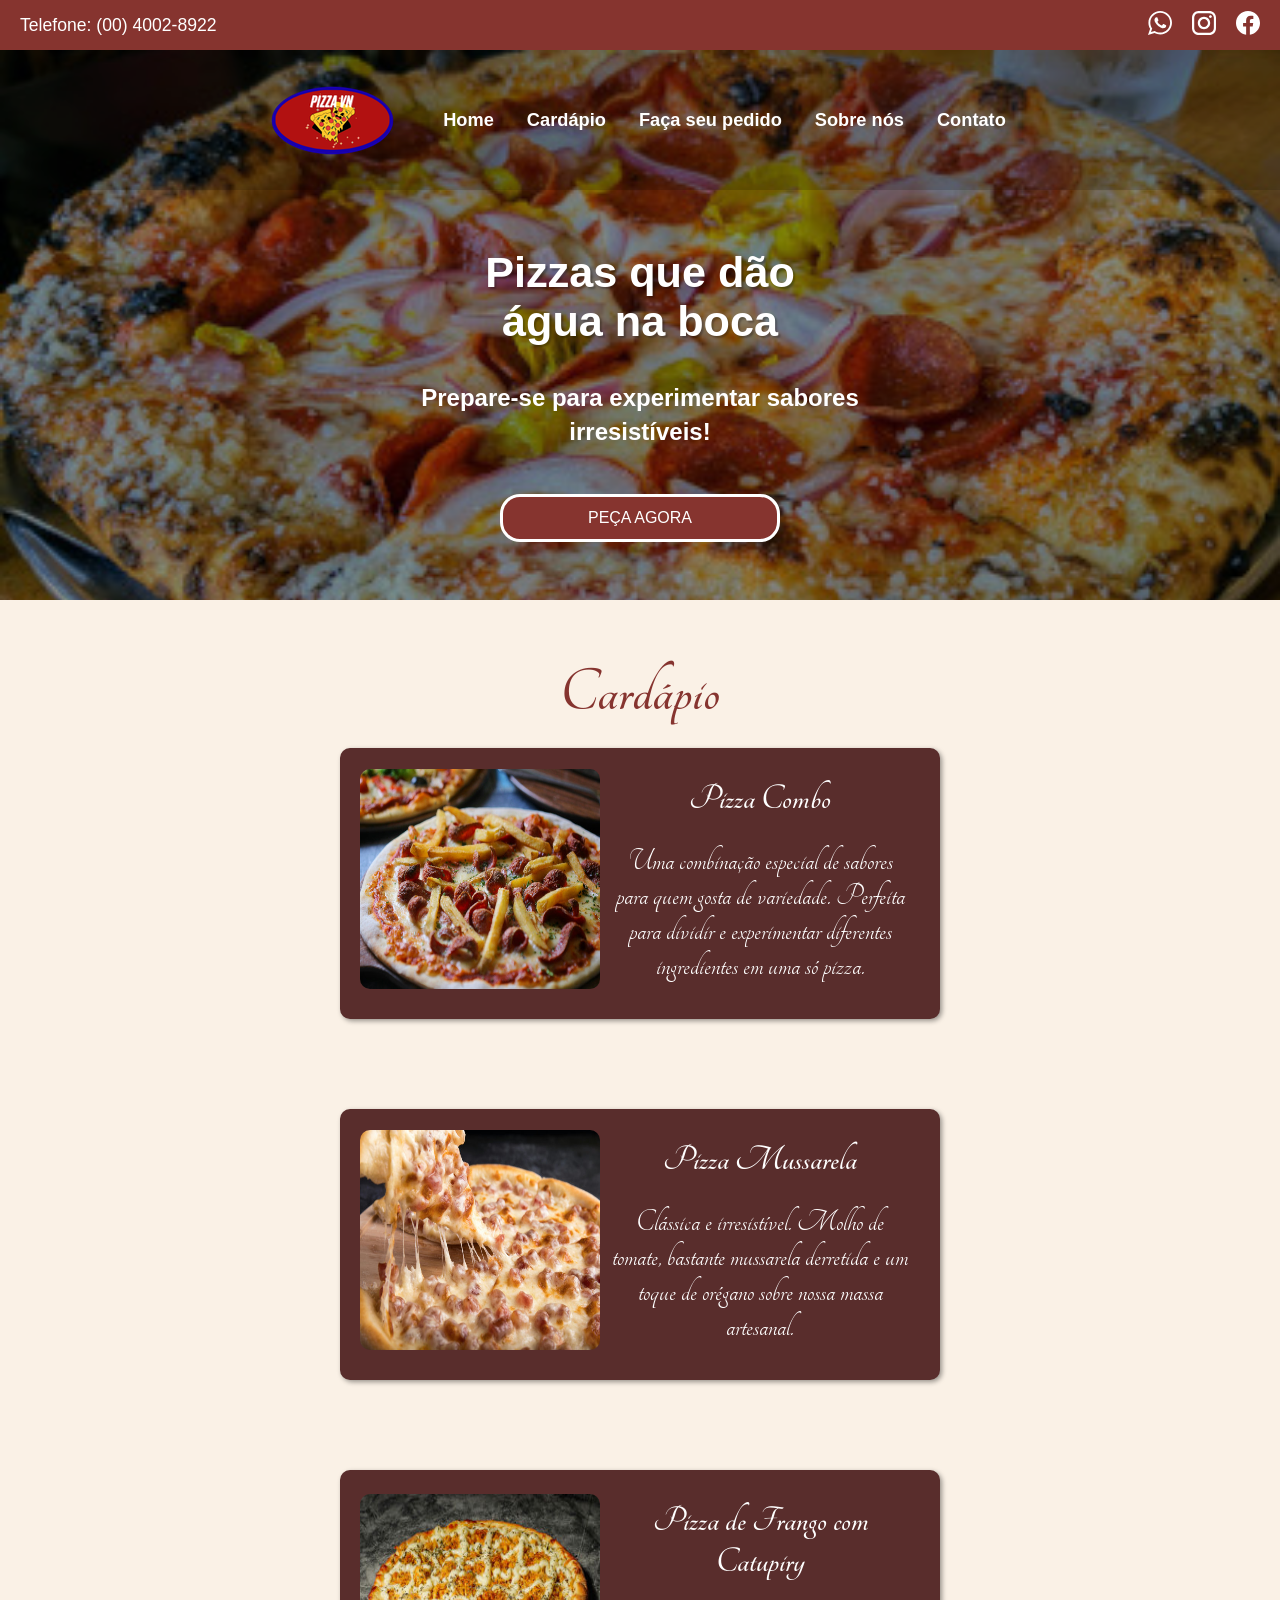
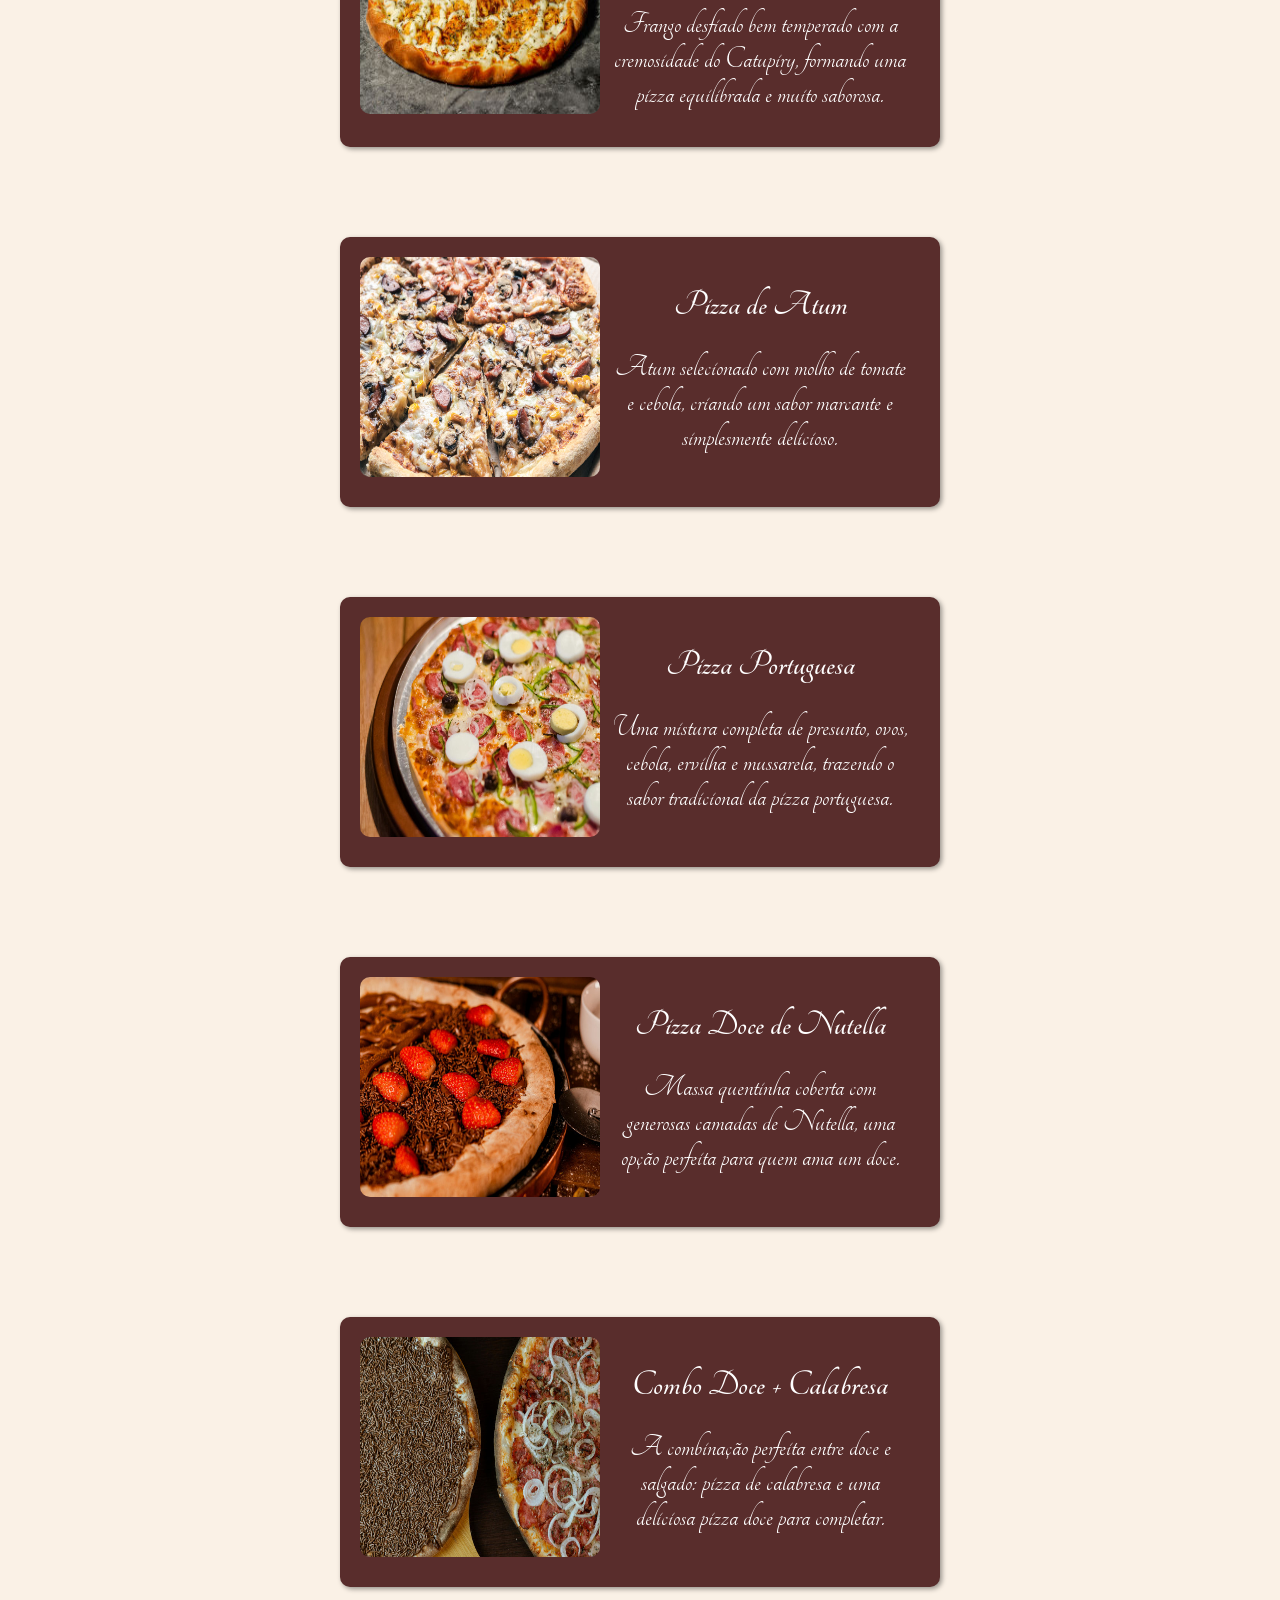
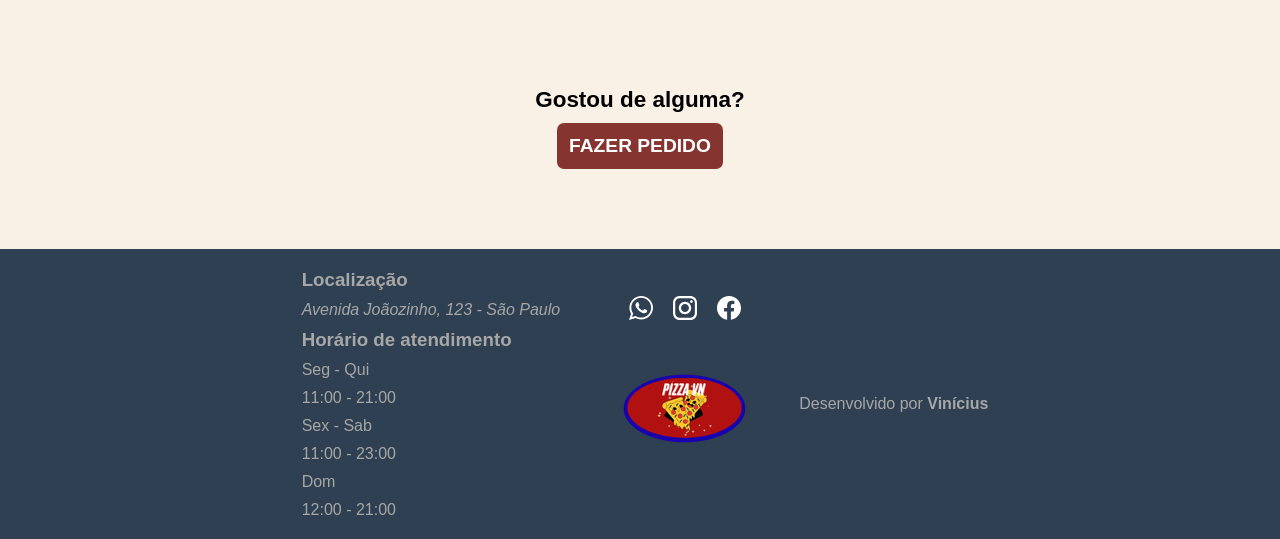
==== commit 3404fddf: "menu ajustado para telas desktops" ====
--- a/cardapio.html
+++ b/cardapio.html
@@ -69,28 +69,32 @@
                         menu
                      </button>
                 </div>
+
+                <nav id="itens" class="menu">
+                        <ul class="itens-menu">
+                            <li>
+                                <a href="index.html" onclick="fecharMenu()">Home</a>
+                            </li>
+                            <li>
+                                <a href="cardapio.html#menu-cardapio" onclick="fecharMenu()">Cardápio</a>
+                            </li>
+                            <li>
+                                <!-- talvez eu mude pra outra coisa -->
+                                <a href="pedido.html" onclick="fecharMenu()">Faça seu pedido</a>
+                            </li>
+                            <li>
+                                <a href="sobre.html" onclick="fecharMenu()">Sobre nós</a>
+                            </li>
+                            <li>
+                                <a href="contato.html" onclick="fecharMenu()">Contato</a>
+                            </li>
+                        </ul>
+            </nav>    
+
+
             </div>
             <!-- menu abaixo para ficar centralizado corretamente ao ser ativado -->
-             <nav id="itens" class="menu">
-                        <ul class="itens-menu">
-                            <li>
-                                <a href="index.html" onclick="fecharMenu()">Home</a>
-                            </li>
-                            <li>
-                                <a href="cardapio.html#menu-cardapio" onclick="fecharMenu()">Cardápio</a>
-                            </li>
-                            <li>
-                                <!-- talvez eu mude pra outra coisa -->
-                                <a href="pedido.html" onclick="fecharMenu()">Faça seu pedido</a>
-                            </li>
-                            <li>
-                                <a href="sobre.html" onclick="fecharMenu()">Sobre nós</a>
-                            </li>
-                            <li>
-                                <a href="contato.html" onclick="fecharMenu()">Contato</a>
-                            </li>
-                        </ul>
-            </nav>
+             
             <div class="cont-titulo">
                 
                 <h1>Pizzas que dão água na boca</h1>
--- a/estilo/style.css
+++ b/estilo/style.css
@@ -35,7 +35,7 @@
 
 
 html {
-    /* permite rolamento suave ao descer a página */
+    /* permite rolamento suave ao descer a página quando clica em um link direcionado a um elemento */
     scroll-behavior: smooth;
 }
 
@@ -61,6 +61,7 @@
 .tel {
     text-align: left;
     color: white;
+    font-size: 0.9em;
 }
 
 .logos {
@@ -138,7 +139,6 @@
 }
 
 
-
 .topo-menu {
     display: flex;
     flex-direction: row;
@@ -149,7 +149,7 @@
     position: relative;
     top: 0;
     width: 100%;
-    z-index: 1;
+    z-index: 2;
 }
 
 .topo-sobre {
@@ -241,7 +241,6 @@
     list-style-type: none;
     padding: 4px;
     outline: 1px solid rgba(0, 0, 0, 0.071);
-
 }
 
 .menu a {
@@ -256,7 +255,6 @@
 
 .cont-titulo {
     text-align: center;
-    z-index: 1;
     flex-wrap: wrap;
     margin: auto;
     display: flex;
@@ -264,7 +262,10 @@
     align-items: center; 
     gap: 10px;
     max-width: 300px;
-}
+    z-index: 1;
+}
+
+
 
 
 .cont-titulo h1, .cont-titulo p {
@@ -291,6 +292,13 @@
     text-align: center;
     font-family: "Tangerine", Arial, Helvetica, sans-serif;
     font-size: 2em;
+}
+
+.titulo-sobre > h1 {
+    padding-bottom: 10px;
+}
+.titulo-sobre > p {
+    padding-top: 5px;
 }
 
 
@@ -326,6 +334,21 @@
 }
 
 
+/* seletores utilizado na section de todas as páginas, exceto a home */
+.cont-principal {
+    /* max-width: 550px; */
+    margin: auto;
+    background-color: rgb(250, 241, 230);
+    padding: 20px;
+}
+.cont-principal p {
+    color: #757575;
+    padding: 10px;
+    margin: 5px 0px;
+}
+/* -----------------------------------------------------------------*/
+
+/* body página home */
 .cont-home {
     /* max-width: 550px; */
     margin: auto;
@@ -338,60 +361,18 @@
     line-height: 1.7em;
 }
 
-
-
-.cont-principal {
-    /* max-width: 550px; */
-    margin: auto;
-    background-color: rgb(250, 241, 230);
-    padding: 20px;
-}
-
-.cont-principal p {
-    color: #757575;
-    padding: 10px;
-    margin: 5px 0px;
-}
-
 .cont-inicio {
     padding: 20px;
     text-align: center;
 }
 
-.principal-sobre {
-    padding: 30px;
-    line-height: 2em;
-}
-
-.sobre {
-    padding: 20px;
-    background-color: var(--color02);
-    color: white;
-}
-
-.sobre p {
-    color: white;
-}
 
 .titulo-home {
     text-align: center;
     padding: 10px;
 }
 
-.acesso-sobrenos {
-    text-align: center;
-    padding: 30px;
-}
-
-.acesso-sobrenos a {
-    text-decoration: none;
-    color: white;
-    padding: 10px;
-    font-weight: bold;
-}
-
 .cont-img-home {
-    
     position: relative;
 }
 .cont-img-home::after {
@@ -400,22 +381,6 @@
     inset: 0;
     box-shadow: inset 2px 2px 10px rgba(0, 0, 0, 0.479);
 }
-.acesso-cardapio {
-    padding: 30px 30px 40px 30px;
-    text-align: center;
-}
-
-.acesso-cardapio > h3 {
-    padding: 7px;
-    margin-bottom: 5px;
-    color: var(--colorp);
-}
-
-.acesso-cardapio a {
-    text-decoration: none;
-    color: var(--color01);
-    font-weight: bold;
-}
 
 .img-home {
     width: 100%;
@@ -424,20 +389,55 @@
     object-fit: cover;
 }
 
-
-
-.tradicao-titulo {
-    font-family: "Tangerine", Arial, Helvetica, sans-serif;
-    font-size: 3em;
-    text-align: center;
-    padding: 5px;
-    margin: 10px 0px;
-}
-
-.titulo-cardapio {
-    text-align: center;
-    padding: 20px;
+.sobre {
+    padding: 20px;
+    background-color: var(--color02);
+    color: white;
+}
+
+.sobre p {
+    color: white;
+}
+
+
+.acesso-sobrenos {
+    text-align: center;
+    padding: 30px;
+}
+
+.acesso-sobrenos a {
+    text-decoration: none;
+    color: white;
+    padding: 10px;
+    font-weight: bold;
+}
+
+
+.acesso-cardapio {
+    padding: 30px 30px 40px 30px;
+    text-align: center;
+}
+
+.acesso-cardapio > h3 {
+    padding: 7px;
+    margin-bottom: 5px;
+    color: var(--colorp);
+}
+
+.acesso-cardapio a {
+    text-decoration: none;
     color: var(--color01);
+    font-weight: bold;
+}
+
+
+/* body página sobre nós */
+.principal-sobre {
+    padding: 30px;
+}
+
+.historia-article > p {
+    line-height: 2em;
 }
 
 .titulo-tradicao {
@@ -448,6 +448,21 @@
     margin-top: 10px;
 }
 
+.img-sobrenos {
+    display: block;
+    margin: 20px auto;
+    max-width: 100%;
+    height: 240px;
+}
+
+
+
+/* body página cardápio */
+.titulo-cardapio {
+    text-align: center;
+    padding: 20px;
+    color: var(--color01);
+}
 .cardapios {
     font-family: "Tangerine", Arial, Helvetica, sans-serif;
     font-size: 2em;
@@ -520,7 +535,7 @@
 }
 
 
-
+/* body página pedido */
 .form-pedido {
     padding: 10px;
     display: flex;
@@ -529,24 +544,13 @@
     gap: 20px;
     background-color: var(--color04);
     color: black;
-  
 }
 
 .legend-form {
     font-size: 1.2em;
 }
 
-/* .background-form {
-    display: flex;
-    flex-direction: column;
-    align-items: center;
-    gap: 10px;
-    padding: 20px;
-    color: black;
-    background-color: var(--color04);
-} */
-
-.pizza-combo, .pizza-mussarela, .pizza-frango, .pizza-atum, .pizza-portugesa, .pizza-nutella, .combo-doce {
+.form-pedido > div {
     display: flex;
     gap: 10px;
 }
@@ -559,6 +563,25 @@
     display: none;
 }
 
+.button-form {
+    display: flex;
+}
+
+.final-pedido {
+    padding: 10px;
+    color: white;
+    background-color: var(--color01);
+    font-weight: bold;
+    border: none;
+    flex: 1 1 auto;
+}
+
+.final-pedido:focus {
+    background-color: var(--color-cont);
+}
+
+
+/* body página contato */
 .cont-contato {
     padding: 20px;
 }
@@ -587,7 +610,6 @@
     text-align: center;
     width: 150px;
 }
-
 
 .wpp-contato {
     display: flex;
@@ -608,8 +630,6 @@
     color: white;
 }
 
-
-
 .email-contato {
     padding: 14px 10px 14px 10px;
     margin: 12px 0px;
@@ -635,14 +655,14 @@
     justify-content: center;
 }
 
-.atendimento {
-    padding: 20px;
-    display: flex;
-    flex-direction: column;
-    align-items: center;
-}
-
-.atendimento p {
+.horario-atendimento {
+    padding: 20px;
+    display: flex;
+    flex-direction: column;
+    align-items: center;
+}
+
+.horario-atendimento p {
     color: black;
 }
 
@@ -652,11 +672,14 @@
     margin-top: 20px;
 }
 
-#form {
-    display: flex;
-    flex-flow: column wrap;
-    align-items: center;
-    gap: 10px;
+#formulario-contato {
+    display: flex;
+    flex-direction: column;
+    gap: 10px;
+}
+
+#formulario-contato div {
+    display: flex;
 }
 
 #cont-info {
@@ -669,11 +692,6 @@
     display: none;
 }
 
-#formulario div {
-    display: flex;
-}
-
-
 .config-label {
     display: none;
 }
@@ -683,16 +701,9 @@
     padding: 10px;
 }
 
-#formulario {
-    display: flex;
-    flex-direction: column;
-    gap: 10px;
-}
-
 .cont-info {
     padding: 10px;
 }
-
 
 .btn-form {
     padding: 10px;
@@ -706,32 +717,12 @@
     background-color: var(--color02);
 }
 
-/* talvez apague amanhã e refaça */
-.button-form {
-    display: flex;
-    max-width: 250px;
-    width: 30%;
-}
-
-
-.final-pedido {
-    padding: 10px;
-    color: white;
-    background-color: var(--color01);
-    font-weight: bold;
-    border: none;
-    flex: 1 1 auto;
-}
-
-.final-pedido:focus {
-    background-color: var(--color-cont);
-}
-
 .text-msg {
     text-indent: 8px;
     padding: 5px;
 }
 
+/* footer */
 footer {
     background-color: var(--color-footer);
     color: #a7a7a7;
--- a/estilo/query.css
+++ b/estilo/query.css
@@ -1,5 +1,7 @@
 @charset "UTF-8";
 
+
+/* telas médias (tablets) */
 @media (min-width: 768px) {
     /* página home */
     .cont-initial {
@@ -82,6 +84,54 @@
     .size {
         font-size: 1.1em;
     }
+    .button-form {
+        width: 200px;
+    }
+    .nome-pedido input, .tel-pedido input {
+        padding: 8px;
+        width: 200px;
+    }
+
+    /* página sobre nós */
+    .titulo-sobre > h1 {
+        padding-bottom: 10px;
+        font-size: 2.2em;
+    }
+    .titulo-sobre > p {
+        padding-top: 10px;
+        font-size: 1.2em;
+    }
+    .historia-article > p {
+        font-size: 1.1em;
+        line-height: 2.2em;
+    }
+    .titulo-tradicao {
+        padding-top: 25px;
+        font-size: 3.5em;
+    }
+    .img-sobrenos {
+        max-width: 470px;
+        height: 300px;
+    }
+
+    /* body página contato */
+    .text-tel {
+        font-size: 1.2em;
+    }
+    .tel-contato a {
+        padding: 14px 12px 14px 12px;
+        width: 170px;
+    }
+    .wpp-contato {
+        width: 170px;
+        padding: 12px;
+    }
+    .email-contato, .endereco, .atendimento {
+        font-size: 1.1em;
+    }
+    #fale-conosco > h3 {
+        font-size: 1.4em;
+    }
 }
 
 /*config para uma melhor transição das imagens para celular/tablet */
@@ -102,4 +152,86 @@
     .img-config {
         width: 240px;
     }
-}+}
+
+/* (headers) permite uma transição suave do texto principal conforme a tela aumenta/diminui */
+@media (min-width: 595px) {
+    .titulo-sobre {
+        max-width: 600px;
+        margin: auto;
+    }
+    .cont-titulo {
+        max-width: 600px;
+        margin: auto;
+    }
+}
+
+
+/*telas desktop */
+@media (min-width: 992px) {
+    .cont-hamburguer {
+        display: none;
+    }
+
+    /* reset das propriedades */
+    .menu {
+        position: static;
+        top: auto;
+        max-height: none;
+        height: auto;
+        overflow: visible;
+        background-color: transparent;
+        width: auto;
+        display: flex;
+        flex-direction: row;
+        align-items: center;
+    }
+
+    .topo-menu {
+        height: 140px;
+        display: flex;
+        flex-direction: row;
+        align-items: center;
+        justify-content: center;
+    }
+
+    .menu ul {
+        display: flex;
+        flex-direction: row;
+        align-items: center;
+        gap: 5px;
+        width: auto;
+        font-size: 1.2em;
+        padding: 12px;
+    }
+
+    .menu li {
+        height: auto;
+        width: auto;
+        padding: 0;
+        outline: none;
+        border: none;
+    }
+
+    .menu a {
+        padding: 10px 14px;
+        color: white;
+        white-space: nowrap;
+        font-size: 0.95em;
+        display: flex;
+        justify-content: center;
+        align-items: center;
+    }
+
+    .menu a:hover {
+        color: var(--color01);
+    }
+
+    /*header página sobre nós */
+    .menu-sobre a {
+        color: var(--color01);
+    }
+    .menu-sobre a:hover {
+        color: var(--color02);
+    }
+} 
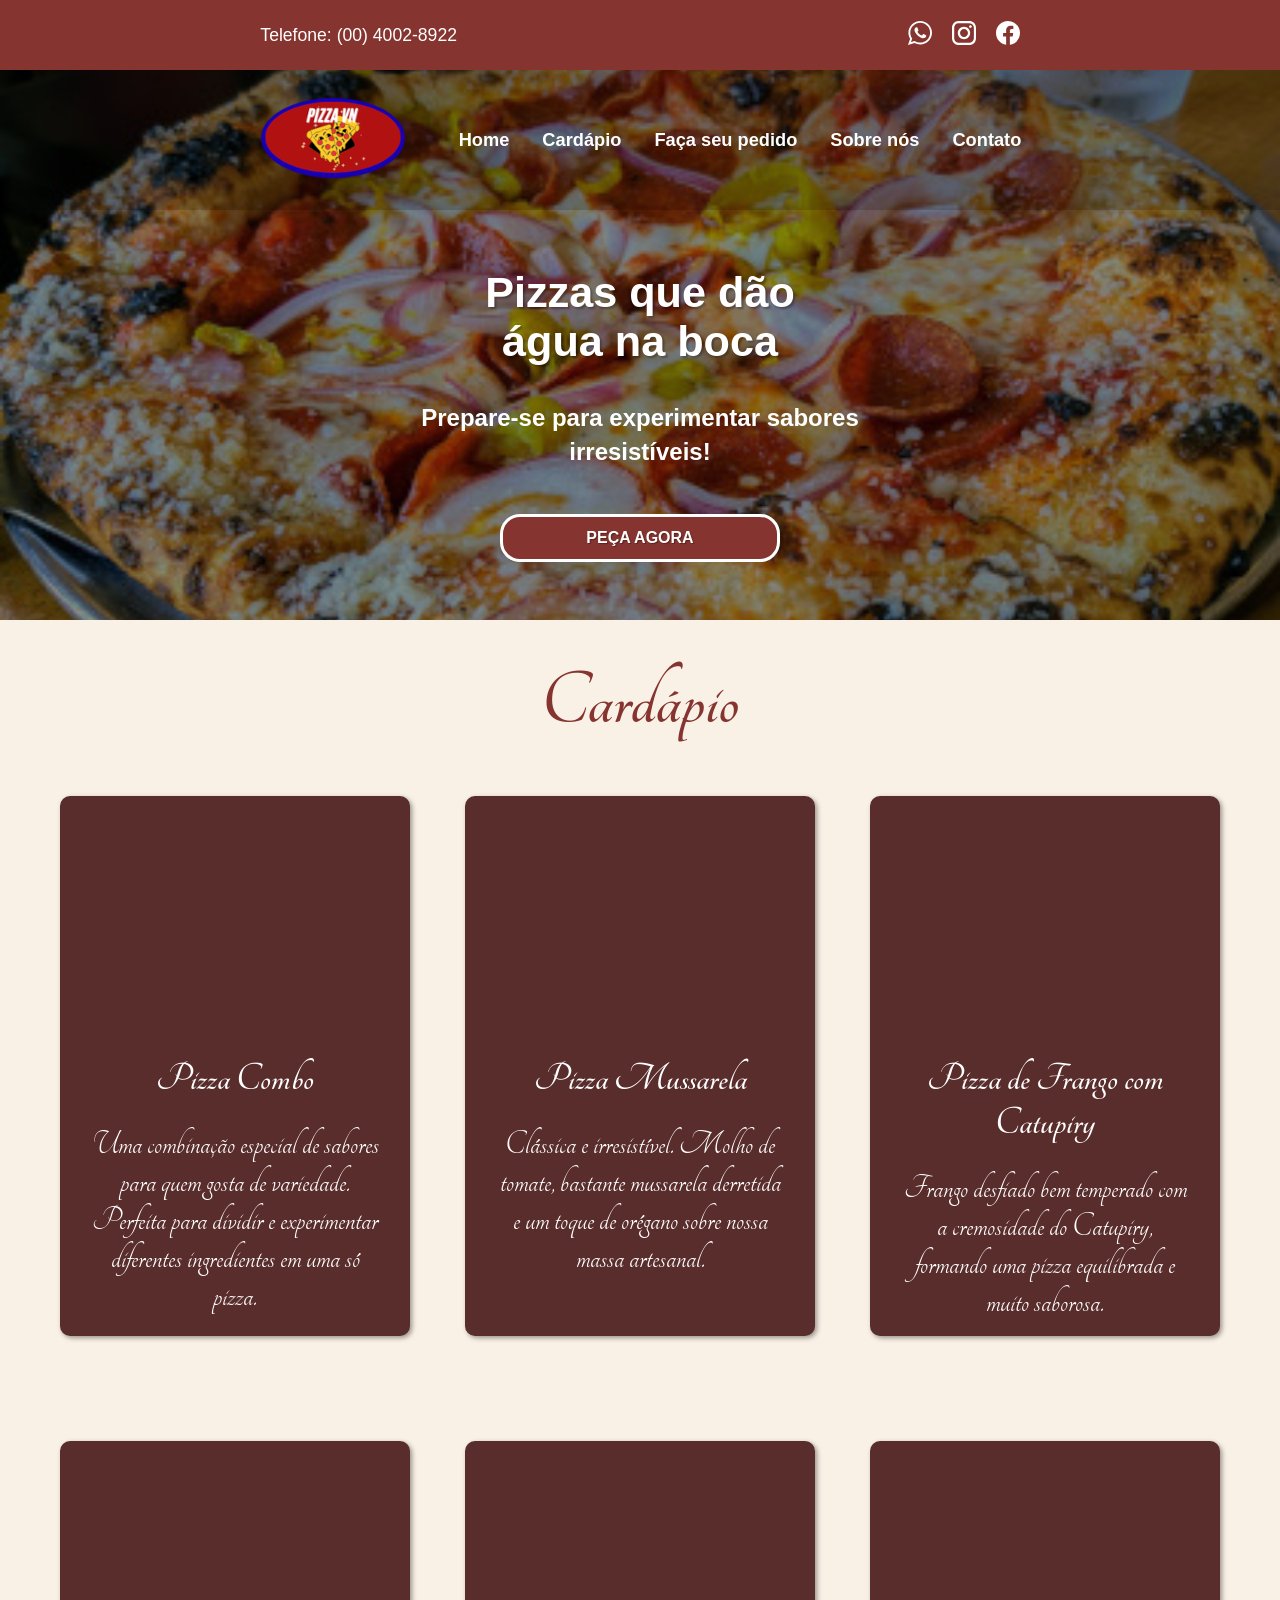
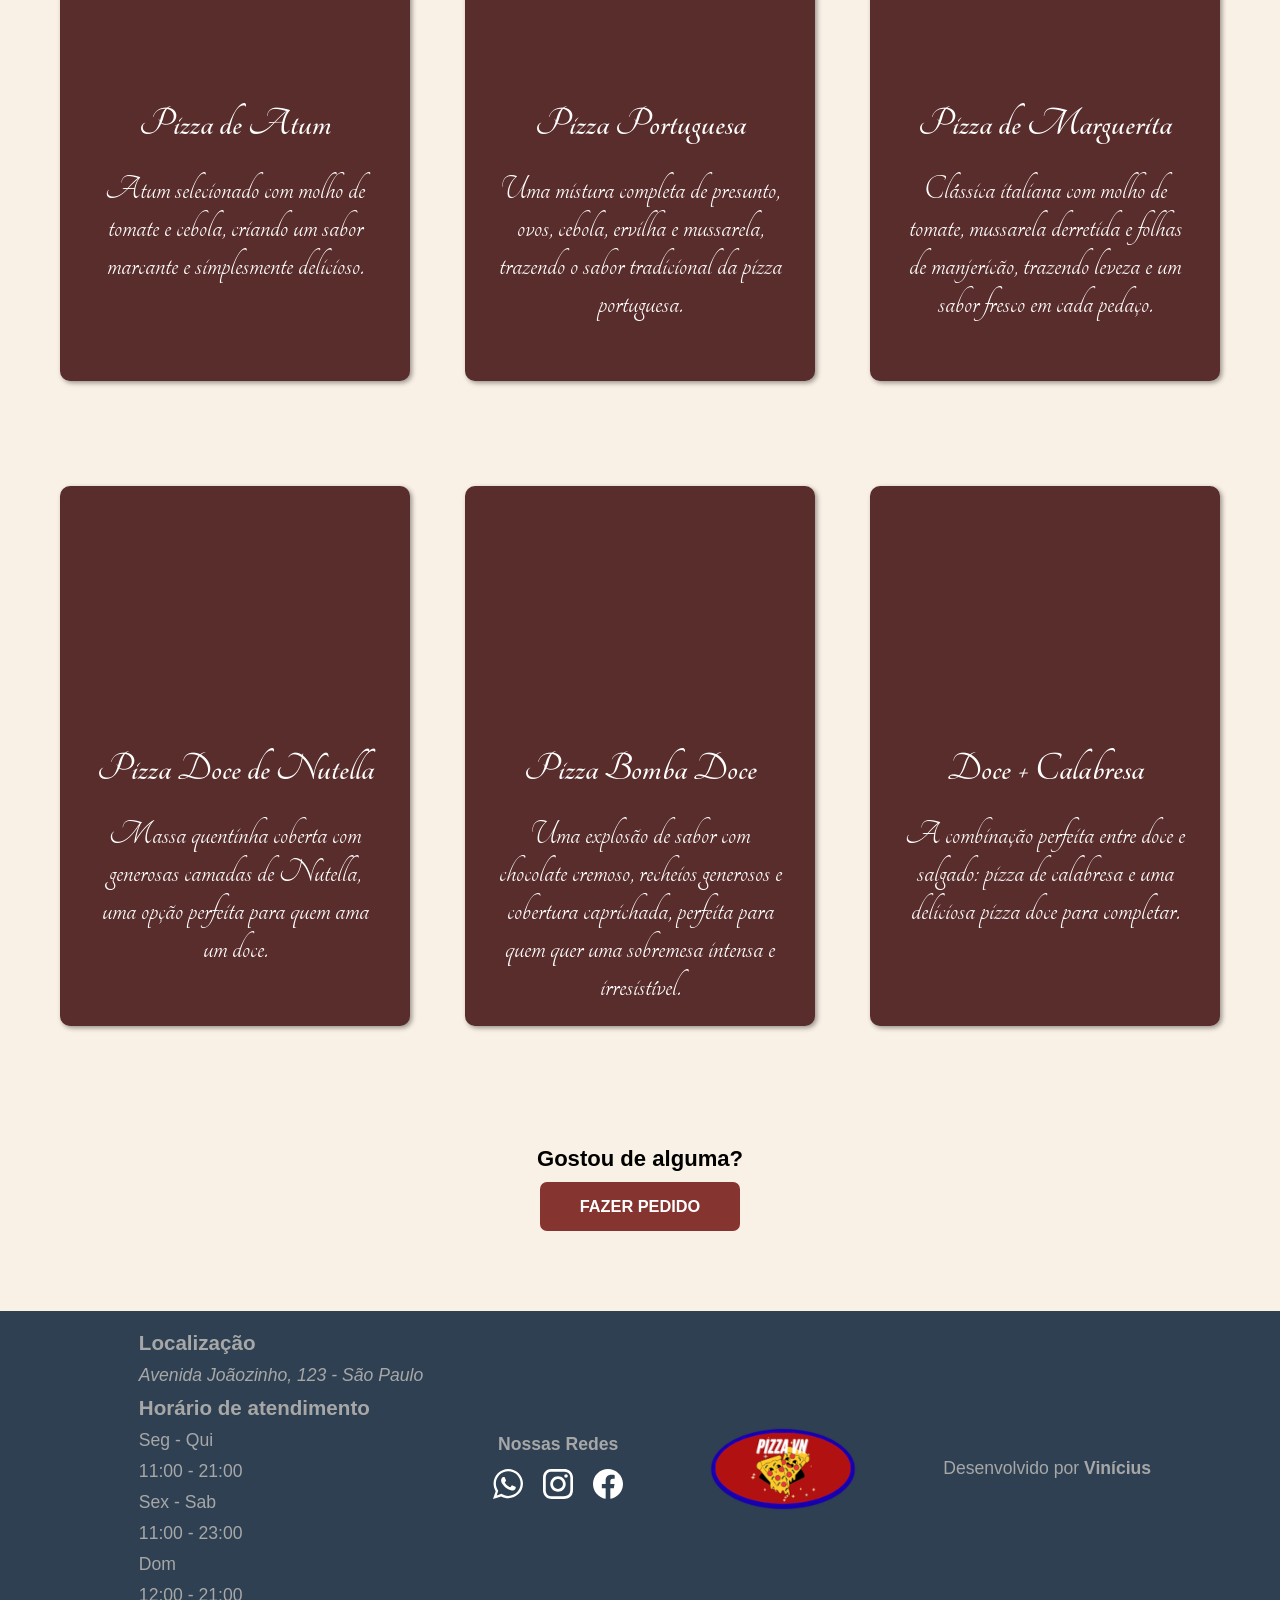
==== commit bbf50816: "páginas cardápio (2 pizzas adicionadas), pedido e sobre nós para desktops finalizadas" ====
--- a/cardapio.html
+++ b/cardapio.html
@@ -60,8 +60,10 @@
         <div class="cont-menu">
 
             <div class="topo-menu">
-                <div class="logo">
-                    <img src="imagens/logo-p.png" alt="Logo">
+                <div class="logo-header">
+                    <a href="index.html">
+                        <img src="imagens/logo-p.png" alt="">
+                    </a>
                 </div>
 
                 <div class="cont-hamburguer">
@@ -108,131 +110,161 @@
 
 
     <main class="main">
-        <section class="cont-principal">
-            <section class="cardapios" id="menu-cardapio">
-                <h2 class="titulo-cardapio">Cardápio</h2>
-
-                <div class="cont-pizza" id="pizza-combo">
-                    <picture>
-                        <source media="(min-width: 620px)" srcset="imagens/pizza01-m.jpg" type="image/jpg">
-                        <img src="imagens/pizzap.jpg" alt="" class="img-config">
-                    </picture>
-
-                    <div>
-                        <h3>Pizza Combo</h3>
-                        <p>
-                            Uma combinação especial de sabores para quem gosta de variedade.
-                            Perfeita para dividir e experimentar diferentes ingredientes em uma só pizza.
-                        </p>
-                    </div>
-                </div>
+        <section class="cont-principal" id="size-cardapio">
+            <h2 class="titulo-cardapio">Cardápio</h2>
+                <section class="cardapios" id="menu-cardapio">
+                    
+
+                    <div class="cont-pizza" id="pizza-combo">
+                        <picture>
+                            <source media="(min-width: 620px)" srcset="imagens/pizza01-m.jpg" type="image/jpg">
+                            <img src="imagens/pizzap.jpg" alt="" class="img-config">
+                        </picture>
+
+                        <div>
+                            <h3>Pizza Combo</h3>
+                            <p>
+                                Uma combinação especial de sabores para quem gosta de variedade.
+                                Perfeita para dividir e experimentar diferentes ingredientes em uma só pizza.
+                            </p>
+                        </div>
+                    </div>
+
+                    <div class="cont-pizza">
+
+                        <picture>
+                            <source media="(min-width: 620px)" srcset="imagens/pizzaqueijo-m.jpg" type="image/jpg">
+                            <img src="imagens/pizzaqueijo.jpg" alt="" class="img-config">
+                        </picture>
+
+                        <div>
+                            <h3>Pizza Mussarela</h3>
+                            <p>
+                                Clássica e irresistível. Molho de tomate, bastante mussarela derretida
+                                e um toque de orégano sobre nossa massa artesanal.
+                            </p>
+                        </div>
+                    </div>
+
+                    <div class="cont-pizza">
+
+                        <picture>
+                            <source media="(min-width: 620px)" srcset="imagens/pizzafrango-m.jpg" type="image/jpg">
+                            <img src="imagens/pizzafrango.jpg" alt="" class="img-config">
+                        </picture>
+
+                        <div>
+                            <h3>Pizza de Frango com Catupiry</h3>
+                            <p>
+                                Frango desfiado bem temperado com a cremosidade do Catupiry,
+                                formando uma pizza equilibrada e muito saborosa.
+                            </p>
+                        </div>
+                    </div>
+
+                    <div class="cont-pizza">
+                        
+                        <picture>
+                            <source media="(min-width: 620px)" srcset="imagens/pizza-atum-m.jpg" type="image/jpg">
+                            <img src="imagens/pizza-atum.jpg" alt="Pizza de Atum" class="img-config" id="img-atum">
+                        </picture>
+
+                        <div>
+                            <h3>Pizza de Atum</h3>
+                            <p>
+                                Atum selecionado com molho de tomate e cebola,
+                                criando um sabor marcante e simplesmente delicioso.
+                            </p>
+                        </div>
+                    </div>
+
+                    <div class="cont-pizza">
+
+                        <picture>
+                            <source media="(min-width: 620px)" srcset="imagens/pizza-portuguesa-m.jpg" type="image/jpg">
+                            <img src="imagens/pizza-portuguesa.jpg" alt="" class="img-config"
+                            id="portuguesa-img">
+                            
+                        </picture>
+                        
+                        <div>
+                            <h3>Pizza Portuguesa</h3>
+                            <p>
+                                Uma mistura completa de presunto, ovos, cebola, ervilha e mussarela,
+                                trazendo o sabor tradicional da pizza portuguesa.
+                            </p>
+                        </div>
+                    </div>
 
                 <div class="cont-pizza">
-
-                    <picture>
-                        <source media="(min-width: 620px)" srcset="imagens/pizzaqueijo-m.jpg" type="image/jpg">
-                        <img src="imagens/pizzaqueijo.jpg" alt="" class="img-config">
-                    </picture>
-
-                    <div>
-                        <h3>Pizza Mussarela</h3>
-                        <p>
-                            Clássica e irresistível. Molho de tomate, bastante mussarela derretida
-                            e um toque de orégano sobre nossa massa artesanal.
-                        </p>
-                    </div>
-                </div>
+                        <picture>
+                            <source media="(min-width: 620px)" srcset="imagens/marguerita-m.jpg" type="image/jpg">
+                            <img src="imagens/marguerita.jpg" alt="" class="img-config" id="portuguesa-img">
+                        </picture>
+
+                        <div>
+                            <h3>Pizza de Marguerita</h3>
+                            <p>
+                                Clássica italiana com molho de tomate, mussarela derretida e folhas de manjericão,
+                                trazendo leveza e um sabor fresco em cada pedaço.
+                            </p>
+                        </div>
+                </div> 
 
                 <div class="cont-pizza">
-
-                    <picture>
-                        <source media="(min-width: 620px)" srcset="imagens/pizzafrango-m.jpg" type="image/jpg">
-                        <img src="imagens/pizzafrango.jpg" alt="" class="img-config">
-                    </picture>
-
-                    <div>
-                        <h3>Pizza de Frango com Catupiry</h3>
-                        <p>
-                            Frango desfiado bem temperado com a cremosidade do Catupiry,
-                            formando uma pizza equilibrada e muito saborosa.
-                        </p>
-                    </div>
+                        <picture>
+                            <source media="(min-width: 620px)" srcset="imagens/pizza-doce-m.jpg" type="image/jpg">
+                            <img src="imagens/pizza-doce.jpg" alt="" class="img-config" id="portuguesa-img">
+                        </picture>
+
+                        <div>
+                            <h3>Pizza Doce de Nutella</h3>
+                            <p>
+                                Massa quentinha coberta com generosas camadas de Nutella,
+                                uma opção perfeita para quem ama um doce.
+                            </p>
+                        </div>
                 </div>
 
                 <div class="cont-pizza">
-                    
-                    <picture>
-                        <source media="(min-width: 620px)" srcset="imagens/pizza-atum-m.jpg" type="image/jpg">
-                        <img src="imagens/pizza-atum.jpg" alt="Pizza de Atum" class="img-config" id="img-atum">
-                    </picture>
-
-                    <div>
-                        <h3>Pizza de Atum</h3>
-                        <p>
-                            Atum selecionado com molho de tomate e cebola,
-                            criando um sabor marcante e simplesmente delicioso.
-                        </p>
-                    </div>
-                </div>
-
-                <div class="cont-pizza">
-
-                    <picture>
-                        <source media="(min-width: 620px)" srcset="imagens/pizza-portuguesa-m.jpg" type="image/jpg">
-                        <img src="imagens/pizza-portuguesa.jpg" alt="" class="img-config"
-                        id="portuguesa-img">
-                        
-                    </picture>
-                    
-                    <div>
-                        <h3>Pizza Portuguesa</h3>
-                        <p>
-                            Uma mistura completa de presunto, ovos, cebola, ervilha e mussarela,
-                            trazendo o sabor tradicional da pizza portuguesa.
-                        </p>
-                    </div>
-                </div>
-
-               <div class="cont-pizza">
-
-                    <picture>
-                        <source media="(min-width: 620px)" srcset="imagens/pizza-doce-m.jpg" type="image/jpg">
-                        <img src="imagens/pizza-doce.jpg" alt="" class="img-config" id="portuguesa-img">
-                    </picture>
-
-                    <div>
-                        <h3>Pizza Doce de Nutella</h3>
-                        <p>
-                            Massa quentinha coberta com generosas camadas de Nutella,
-                            uma opção perfeita para quem ama um doce.
-                        </p>
-                    </div>
-                </div>
-
-                <div class="cont-pizza">
-
-                    <picture>
-                        <source media="(min-width: 620px)" srcset="imagens/doce-salgada-m.jpg" type="image/jpg">
-                        <img src="imagens/doce-salgada.jpg" alt="" class="img-config" id="portuguesa-img">
-                    </picture>
-
-                    <div>
-                        <h3>Combo Doce + Calabresa</h3>
-                        <p>
-                            A combinação perfeita entre doce e salgado: pizza de calabresa
-                            e uma deliciosa pizza doce para completar.
-                        </p>
-                    </div>
-                </div>
-                <div class="cont-pedido">
-                    <!--colocar um efeito brilhante/animação em volta do botão -->
-                    <h3>Gostou de alguma?</h3>
-                    <a href="pedido.html#realizar-pedido" class="btn-pedido">FAZER PEDIDO</a>
-                </div>
-            </section>
-       
-        </section>
-        </section>    
+                        <picture>
+                            <source media="(min-width: 620px)" srcset="imagens/bombadoce-m.jpg" type="image/jpg">
+                            <img src="imagens/bombadoce.jpg" alt="" class="img-config" id="portuguesa-img">
+                        </picture>
+
+                        <div>
+                            <h3>Pizza Bomba Doce</h3>
+                            <p>
+                                Uma explosão de sabor com chocolate cremoso, recheios generosos e cobertura caprichada,
+                                perfeita para quem quer uma sobremesa intensa e irresistível.
+                            </p>
+                        </div>
+                </div>
+
+
+                    <div class="cont-pizza">
+
+                        <picture>
+                            <source media="(min-width: 620px)" srcset="imagens/doce-salgada-m.jpg" type="image/jpg">
+                            <img src="imagens/doce-salgada.jpg" alt="" class="img-config" id="portuguesa-img">
+                        </picture>
+
+                        <div>
+                            <h3>Doce + Calabresa</h3>
+                            <p>
+                                A combinação perfeita entre doce e salgado: pizza de calabresa
+                                e uma deliciosa pizza doce para completar.
+                            </p>
+                        </div>
+                    </div>
+                </section>
+
+                    <div class="cont-pedido">
+                        <!--colocar um efeito brilhante/animação em volta do botão -->
+                        <h3>Gostou de alguma?</h3>
+                        <a href="pedido.html#realizar-pedido" class="btn-pedido">FAZER PEDIDO</a>
+                    </div>
+        </section> 
     </main>
 
    
@@ -249,10 +281,14 @@
                     <p>Dom</p>
                     <p>12:00 - 21:00</p>
                 </div>
+
                 <div class="logos-footer">
-                    <nav class="logos">
+                    <h4>Nossas Redes</h4>
+                    <nav class="logos" id="redes-footer">
+                        
+                   
                     <a href="#">
-                        <svg version="1.1" id="wpp" xmlns="http://www.w3.org/2000/svg" xmlns:xlink="http://www.w3.org/1999/xlink" x="0px" y="0px"
+                        <svg version="1.1" id="wpp" class="size-footer" xmlns="http://www.w3.org/2000/svg" xmlns:xlink="http://www.w3.org/1999/xlink" x="0px" y="0px"
                         width="20px" height="20px" viewBox="0 0 90 90" style="enable-background:new 0 0 90 90;" xml:space="preserve">
                         <g>
                         <path id="WhatsApp" d="M90,43.841c0,24.213-19.779,43.841-44.182,43.841c-7.747,0-15.025-1.98-21.357-5.455L0,90l7.975-23.522
@@ -283,19 +319,18 @@
                     </defs>
                             <path clip-rule="evenodd" d="M512.305,0.122c70.856,0,141.717-0.328,212.571,0.094     c66.662,0.398,129.269,15.6,183.515,56.125c70.84,52.923,107.091,125.214,113.838,212.445c2.376,30.7,1.637,61.667,1.677,92.512     c0.161,119.619,0.072,239.239,0.059,358.86c-0.005,48.856-6.799,96.557-27.473,141.232     c-41.938,90.623-115.091,140.165-211.608,157.334c-20.125,3.579-40.886,4.916-61.359,4.977     c-141.333,0.417-282.669,0.321-424.003,0.174c-73.495-0.075-140.713-19.483-197.994-67.166     c-58.197-48.439-88.907-111.793-98.46-186.071c-1.648-12.811-2.657-25.805-2.669-38.714     C0.261,583.352-0.636,434.771,0.82,286.214c0.796-81.166,27.822-153.13,88.244-209.835     c50.119-47.032,111.04-71.607,178.739-74.012c81.404-2.892,162.991-0.685,244.499-0.685     C512.303,1.161,512.303,0.641,512.305,0.122z M511.505,929.369c68.18,0,136.358,0.274,204.534-0.188     c17.83-0.121,35.919-1.007,53.414-4.171c66.827-12.081,117.634-45.6,144.26-110.67c13.528-33.055,17.946-68.524,18.522-102.876     c2.237-133.271,0.976-266.602,0.819-399.911c-0.018-14.442-0.174-29.045-2.217-43.295     c-9.163-63.988-36.903-116.435-95.792-148.329c-32.869-17.801-68.551-24.522-105.64-24.534     c-142.831-0.042-285.662-0.084-428.492,0.087c-12.908,0.016-25.93,0.73-38.702,2.525     c-72.746,10.214-126.329,46.066-153.145,116.6c-10.822,28.463-14.28,58.288-14.286,88.569     c-0.021,139.403-0.155,278.803,0.183,418.208c0.041,17.055,1.313,34.355,4.366,51.114     c13.543,74.355,55.004,125.461,128.843,146.011c24.606,6.845,50.909,9.868,76.522,10.384     C373.608,930.277,442.565,929.364,511.505,929.369z" fill-rule="evenodd"/><path clip-rule="evenodd" d="M775.903,510.369c-0.064,145.777-119.005,264.347-264.821,263.991     c-145.871-0.353-263.345-118.096-263.43-264.029C247.567,364.56,366.331,245.98,512.255,246.139     C656.921,246.295,775.968,365.605,775.903,510.369z M511.878,679.188c93.007,0.071,169.609-76.475,169.448-169.325     c-0.161-92.206-76.568-168.757-168.818-169.132c-92.873-0.377-169.438,75.935-169.635,169.074     C342.677,603.077,418.542,679.114,511.878,679.188z" fill-rule="evenodd"/><path clip-rule="evenodd" d="M785.693,299.338c-33.019-0.295-59.047-26.717-58.941-59.832     c0.104-33.491,26.785-59.75,60.471-59.52c32.644,0.226,59.246,27.168,59.147,59.904     C846.27,273.09,819.174,299.637,785.693,299.338z" fill-rule="evenodd"/></g></g></svg>
                     </a>
-                    <a href="#">
-                       <svg width="20px" height="20px" viewBox="0 0 48 48" fill="none" xmlns="http://www.w3.org/2000/svg" id="facebook">
-                        <path d="M48 24C48 10.7438 37.2562 0 24 0C10.7438 0 0 10.7438 0 24C0 35.9813 8.775 45.9094 20.25 47.7094V30.9375H14.1562V24H20.25V18.7125C20.25 12.6984 23.8313 9.375 29.3156 9.375C31.9406 9.375 34.6875 9.84375 34.6875 9.84375V15.75H31.6594C28.6781 15.75 27.75 17.6016 27.75 19.5V24H34.4062L33.3422 30.9375H27.75V47.7094C39.225 45.9094 48 35.9813 48 24Z" fill="black" id="face-fundo" class="fundo"/>
-                        <path d="M33.3422 30.9375L34.4062 24H27.75V19.5C27.75 17.6016 28.6781 15.75 31.6594 15.75H34.6875V9.84375C34.6875 9.84375 31.9406 9.375 29.3156 9.375C23.8313 9.375 20.25 12.6984 20.25 18.7125V24H14.1562V30.9375H20.25V47.7094C21.4734 47.9016 22.725 48 24 48C25.275 48 26.5266 47.9016 27.75 47.7094V30.9375H33.3422Z" fill="white" id="face-logo" class="letra"/>
-                        </svg>
-                    </a>
-                </nav>
-                
-                <div class="logopng-footer">
+                        <a href="#">
+                        <svg width="20px" height="20px" viewBox="0 0 48 48" fill="none" xmlns="http://www.w3.org/2000/svg" id="facebook">
+                            <path d="M48 24C48 10.7438 37.2562 0 24 0C10.7438 0 0 10.7438 0 24C0 35.9813 8.775 45.9094 20.25 47.7094V30.9375H14.1562V24H20.25V18.7125C20.25 12.6984 23.8313 9.375 29.3156 9.375C31.9406 9.375 34.6875 9.84375 34.6875 9.84375V15.75H31.6594C28.6781 15.75 27.75 17.6016 27.75 19.5V24H34.4062L33.3422 30.9375H27.75V47.7094C39.225 45.9094 48 35.9813 48 24Z" fill="black" id="face-fundo" class="fundo"/>
+                            <path d="M33.3422 30.9375L34.4062 24H27.75V19.5C27.75 17.6016 28.6781 15.75 31.6594 15.75H34.6875V9.84375C34.6875 9.84375 31.9406 9.375 29.3156 9.375C23.8313 9.375 20.25 12.6984 20.25 18.7125V24H14.1562V30.9375H20.25V47.7094C21.4734 47.9016 22.725 48 24 48C25.275 48 26.5266 47.9016 27.75 47.7094V30.9375H33.3422Z" fill="white" id="face-logo" class="letra"/>
+                            </svg>
+                        </a>
+                    </nav>
+                </div> <!-- final da div "logos-footer"-->
+
+                 <div class="logopng-footer">
                     <img src="imagens/logo-p.png" alt="">
                 </div>
-
-                </div> <!-- final da div "logos-footer"-->
 
                 <div class="acesso-github">
                     <p>
--- a/estilo/style.css
+++ b/estilo/style.css
@@ -41,6 +41,7 @@
 
 body {
     font-family: Arial, Helvetica, sans-serif;
+    background-color: var(--color04);
 }
 
 
@@ -109,7 +110,6 @@
 #facebook:hover .fundo {
   fill: #1877F2;
 }
-
 
 
 .cont-menu {
@@ -138,7 +138,6 @@
     background-color: var(--color03);
 }
 
-
 .topo-menu {
     display: flex;
     flex-direction: row;
@@ -156,9 +155,8 @@
     background-color: var(--color04);
 }
 
-
-.logo img{
-   width: 110px;
+.logo-header img{
+   width: 100%;
    z-index: 10;
    height: auto;
 } 
@@ -169,7 +167,6 @@
     flex-flow: column nowrap;
     align-items: center;
 }
-
 
 #icone-menu {
     padding: 8px;
@@ -180,7 +177,6 @@
     z-index: 10;
     border: none;
 }
-
 
 .menu {
     position: absolute;
@@ -265,9 +261,6 @@
     z-index: 1;
 }
 
-
-
-
 .cont-titulo h1, .cont-titulo p {
     color: white;
     font-weight: bold;
@@ -281,9 +274,6 @@
 .cont-titulo > p {
     line-height: 1.4em;
 }
-
-
-
 
 .titulo-sobre {
     padding: 20px;
@@ -314,6 +304,9 @@
     width: 60%;
     text-decoration: none;
     margin-top: 10px;
+    transition: 0.2s ease;
+    text-shadow: 1px 1px 1px rgba(0, 0, 0, 0.329);
+    font-weight: bold;
 }
 
 .btn-header::before {
@@ -389,13 +382,13 @@
     object-fit: cover;
 }
 
-.sobre {
+.sobre-home {
     padding: 20px;
     background-color: var(--color02);
     color: white;
 }
 
-.sobre p {
+.sobre-home p {
     color: white;
 }
 
@@ -462,16 +455,17 @@
     text-align: center;
     padding: 20px;
     color: var(--color01);
-}
+    font-family: "Tangerine", Arial, Helvetica, sans-serif;
+    font-size: 3em;
+    margin: 10px 0px;
+}
+
 .cardapios {
     font-family: "Tangerine", Arial, Helvetica, sans-serif;
     font-size: 2em;
 }
 
-.cardapios > h2 {
-    margin-top: 20px;
-    padding-top: 20px;
-}
+
 
 .cont-pizza {
     background-color: #592D2C;
@@ -492,8 +486,7 @@
 }
 
 /* margin acima e abaixo dos cards, exceto no primeiro card */
-.cont-pizza:not(#pizza-combo) {
-    margin-top: 10vh;
+.cont-pizza {
     margin-bottom: 10vh;
 }
 
@@ -521,6 +514,10 @@
     gap: 10px;
     font-family: Arial, Helvetica, sans-serif;
     font-size: 0.6em;
+}
+
+.cont-pedido > h3 {
+    font-size: 2em;
 }
 
 .btn-pedido{
@@ -532,6 +529,8 @@
   cursor: pointer;
   text-decoration: none;
   font-weight: bolder;
+  font-size: 1.4em;
+  text-align: center;
 }
 
 
@@ -550,10 +549,11 @@
     font-size: 1.2em;
 }
 
-.form-pedido > div {
-    display: flex;
-    gap: 10px;
-}
+.size-form {
+    display: flex;
+    gap: 10px;
+}
+
 
 .nome-pedido input, .tel-pedido input {
     padding: 4px;
@@ -574,6 +574,7 @@
     font-weight: bold;
     border: none;
     flex: 1 1 auto;
+    cursor: pointer;
 }
 
 .final-pedido:focus {
@@ -748,6 +749,10 @@
     display: flex;
     flex-direction: column;
     align-items: center;
+}
+
+.logos-footer > h4 {
+    display: none;
 }
 
 .acesso-github a {
--- a/estilo/query.css
+++ b/estilo/query.css
@@ -17,7 +17,7 @@
     .topo-menu {
         height: 140px;
     }
-    .logo {
+    .logo-header img {
         /*carrega a imagem média da logo */
         content: url("../imagens/logo-m.png"); 
     }
@@ -44,14 +44,14 @@
     }
     .menu {
         /* ao abrir o menu na tela de tablet posiciona mais abaixo */
-        top: 25%;
+        top: 97%;
         transition: max-height 0.6s ease;
     }
     .menu li {
         height: 83px;
     }
     .menu.ativo {
-    max-height: 500px;
+        max-height: 500px;
     }
     .itens-menu a {
         font-size: 1.1em;
@@ -74,14 +74,13 @@
     .logopng-footer {
         content: url("../imagens/logo-m.png");
     }
-    .acesso-github {
-       margin-top: 20px;
-    }
+
+   
     /* body da página pedido */
     .legend-form {
         font-size: 1.6em;
     }
-    .size {
+    .size-form {
         font-size: 1.1em;
     }
     .button-form {
@@ -101,6 +100,10 @@
         padding-top: 10px;
         font-size: 1.2em;
     }
+    .historia-article {
+        max-width: 550px;
+        margin: auto;
+    }
     .historia-article > p {
         font-size: 1.1em;
         line-height: 2.2em;
@@ -131,6 +134,14 @@
     }
     #fale-conosco > h3 {
         font-size: 1.4em;
+    }
+
+    /* footer */
+    .logos-footer {
+        gap: 14px;
+    }
+    .logos-footer > h4 {
+        display: block;
     }
 }
 
@@ -144,13 +155,21 @@
 /*body página cardapio telas celulares/tablet */
 @media (min-width: 630px) {
     .titulo-cardapio {
-        font-size: 2em;
+        font-size: 3.4em;
     }
     .cont-pizza {
         flex-direction: row;
     }
     .img-config {
         width: 240px;
+    }
+    .cont-pedido > h3 {
+        font-size: 2em;
+    }
+    .btn-pedido {
+        padding: 13px;
+        width: 180px;
+        font-size: 1.5em;
     }
 }
 
@@ -169,6 +188,13 @@
 
 /*telas desktop */
 @media (min-width: 992px) {
+
+    /* header página home */
+    .cont-initial {
+        padding: 35px;
+        justify-content: space-around;
+    }
+
     .cont-hamburguer {
         display: none;
     }
@@ -195,6 +221,10 @@
         justify-content: center;
     }
 
+    .logo-header img {
+        content: url("../imagens/logo-grande.png");
+    }
+
     .menu ul {
         display: flex;
         flex-direction: row;
@@ -227,6 +257,215 @@
         color: var(--color01);
     }
 
+    .btn-header:hover {
+        background-color: var(--color02);
+        border-color: var(--color01);
+        color: white;
+    }
+
+
+    /*body página home */
+    .cont-inicio {
+        height: 180px;
+        display: flex;
+        flex-direction: column;
+        align-items: center;
+        justify-content: center;
+    }
+
+    .cont-inicio > p {
+        font-size: 1.2em;
+    }
+
+    .cont-img-home picture {
+        display: none;
+    }
+
+    #pizza-prancha {
+        background-image: url("/img-home/img01-g.jpg");
+        height: 740px;
+        background-repeat: no-repeat;
+        background-size: cover;
+        background-position: center;
+        background-attachment: fixed;
+    }
+
+    #forno {
+        background-image: url("/img-home/img02-g.jpg");
+        height: 740px;
+        background-repeat: no-repeat;
+        background-size: cover;
+        background-position: center;
+        background-attachment: fixed;
+    }
+
+    #prato-especial {
+        background-image: url("/img-home/img03-g.jpg");
+        height: 740px;
+        background-repeat: no-repeat;
+        background-size: cover;
+        background-position: center;
+        background-attachment: fixed;
+    }
+    
+    #vaso {
+        background-image: url("/img-home/img04-g.jpg");
+        height: 740px;
+        background-repeat: no-repeat;
+        background-size: cover;
+        background-position: center;
+        background-attachment: fixed;
+    }
+
+    #mesa {
+        background-image: url("/img-home/img05-g.jpg");
+        height: 740px;
+        background-repeat: no-repeat;
+        background-size: cover;
+        background-position: center;
+        background-attachment: fixed;
+    }
+
+    .cont-img-home::after {
+        box-shadow: none;
+    }
+
+    .sobre-home {
+        padding: 40px;
+        height: 280px;
+        display: flex;
+        flex-direction: column;
+        justify-content: center;
+        gap: 5px;
+    }
+    
+    .sobre-home > p {
+        max-width: 400px;
+        margin: auto;
+        text-align: center;
+        font-size: 1.1em;
+    }
+
+    .acesso-cardapio {
+        padding: 40px;
+        height: 280px;
+        display: flex;
+        flex-direction: column;
+        justify-content: center;
+        align-items: center;
+        gap: 5px;
+        font-size: 1.1em;
+    }
+
+    /* footer página home */
+    .cont-footer {
+        font-size: 1.1em;
+        gap: 60px;
+    }
+
+    .logos-footer {
+        gap: 14px;
+    }
+
+    .logos-footer > h4 {
+        display: block;
+    }
+
+    #redes-footer svg {
+        width: 30px;
+        height: 30px;
+    }
+
+    .logopng-footer {
+        content: url("/imagens/logo-grande.png");
+    }
+
+    .acesso-github a:hover {
+        color: var(--color04);
+    }
+
+   
+    /* página cardápio */
+
+    .titulo-cardapio {
+        padding: 10px;
+        font-size: 5em;
+        margin-bottom: 20px;
+    }
+
+    .cardapios {
+        padding: 20px;
+        display: flex;
+        justify-content: space-between;
+        align-items: center;
+        flex-wrap: wrap;
+        gap: 15px;
+        flex: 1 1 150px;
+    } 
+
+    .cont-pizza {
+        flex-direction: column;
+        max-width: 350px;
+        height: 540px;
+        transition: transform 0.4s ease;
+        font-size: 1.1em;
+    }
+
+    .cont-pizza:hover {
+        transform: scale(1.05);
+    }
+
+    .img-config {
+        width: 100%;
+    }
+
+    .cont-pedido > h3 {
+        font-size: 2.3em;
+    }
+
+    .btn-pedido {
+        padding: 15px;
+        width: 200px;
+        font-size: 1.7em;
+    }
+
+    /* página pedido */
+    .size-form {
+        font-size: 1.3em;
+    }
+    .nome-pedido input, .tel-pedido input {
+        padding: 10px;
+        width: 250px;
+    }
+
+    .nome-pedido input::placeholder, .tel-pedido input::placeholder {
+        font-size: 1.2em;
+    }
+    .button-form {
+        width: 250px;
+    }
+    .final-pedido:hover {
+        background-color: var(--color02);
+    }
+
+    /* página sobre nós */
+    .titulo-sobre > h1 {
+        padding-bottom: 14px;
+        font-size: 2.4em;
+    }
+    .titulo-sobre > p {
+        padding-top: 14px;
+        font-size: 1.4em;
+    }
+    .historia-article {
+        max-width: 650px;
+        margin: auto;
+    }
+    .titulo-tradicao {
+        padding: 30px 0px;
+        font-size: 4em;
+    }
+
     /*header página sobre nós */
     .menu-sobre a {
         color: var(--color01);
